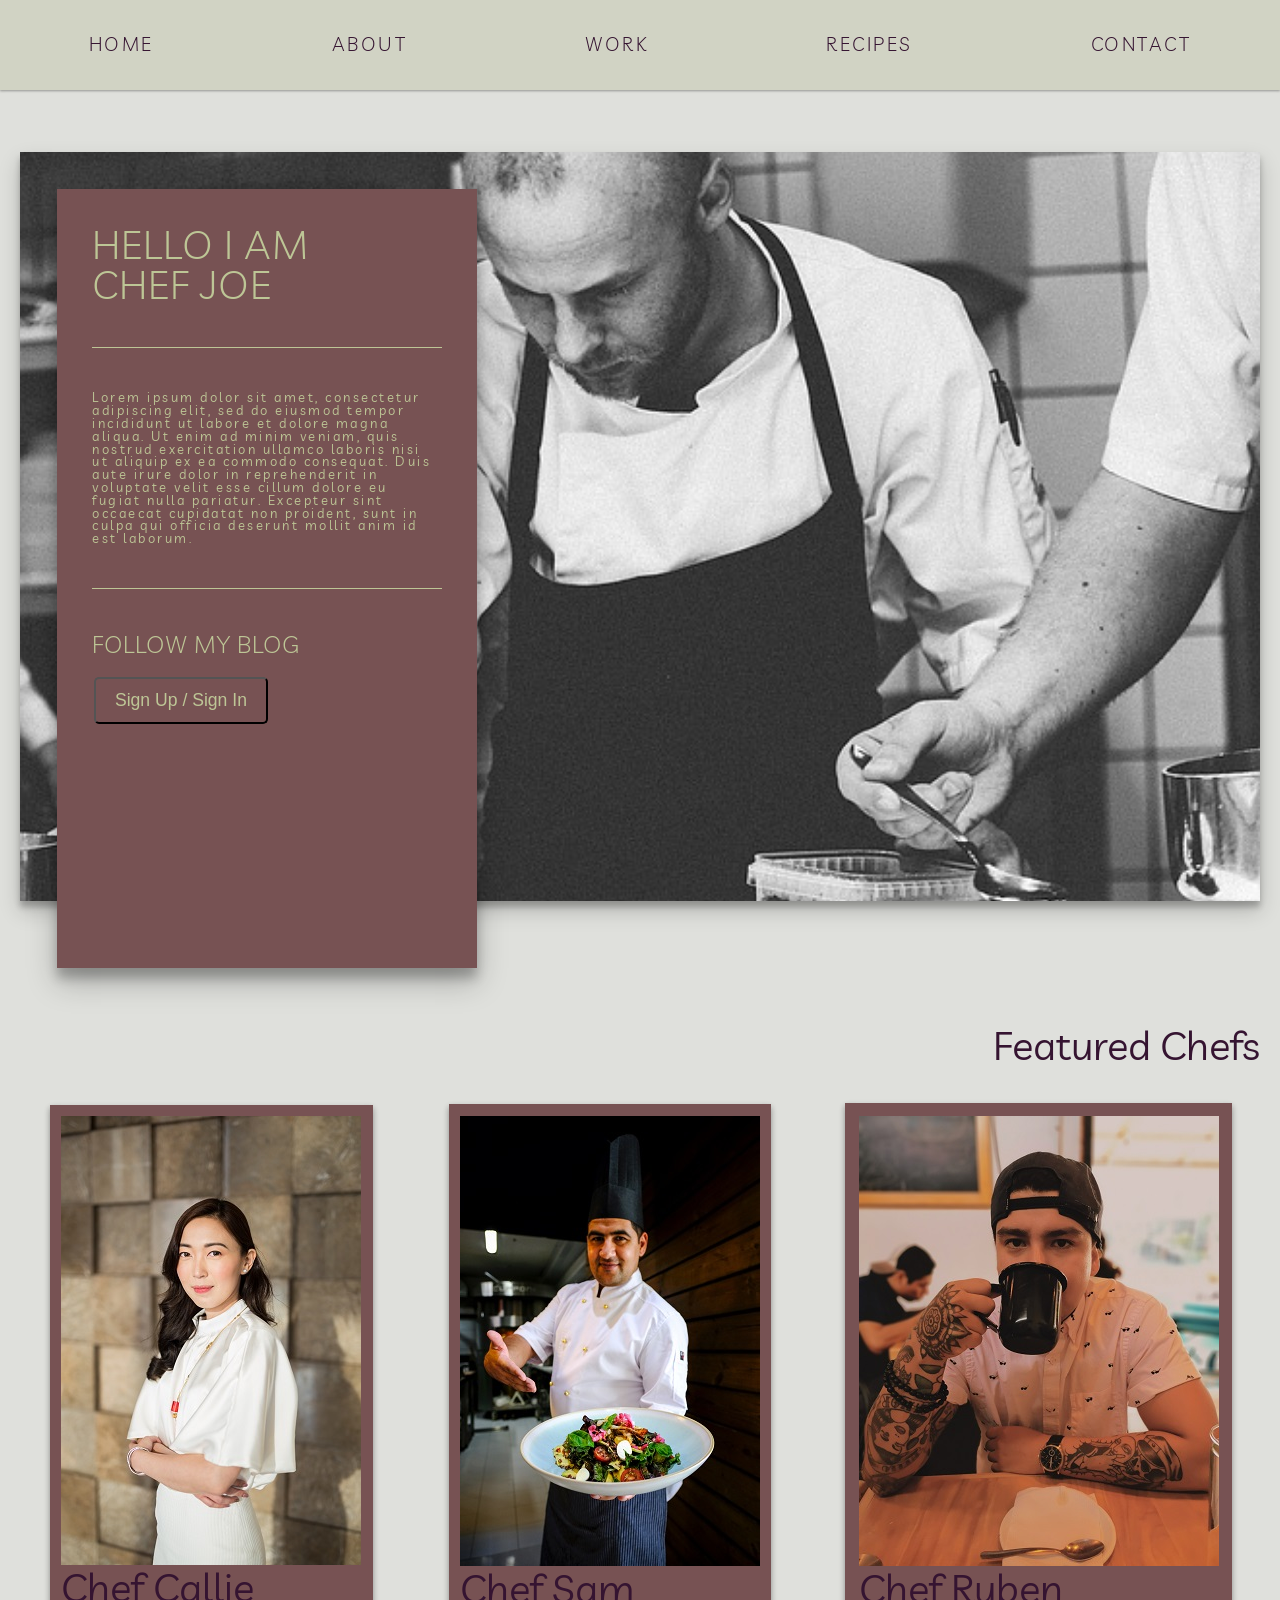
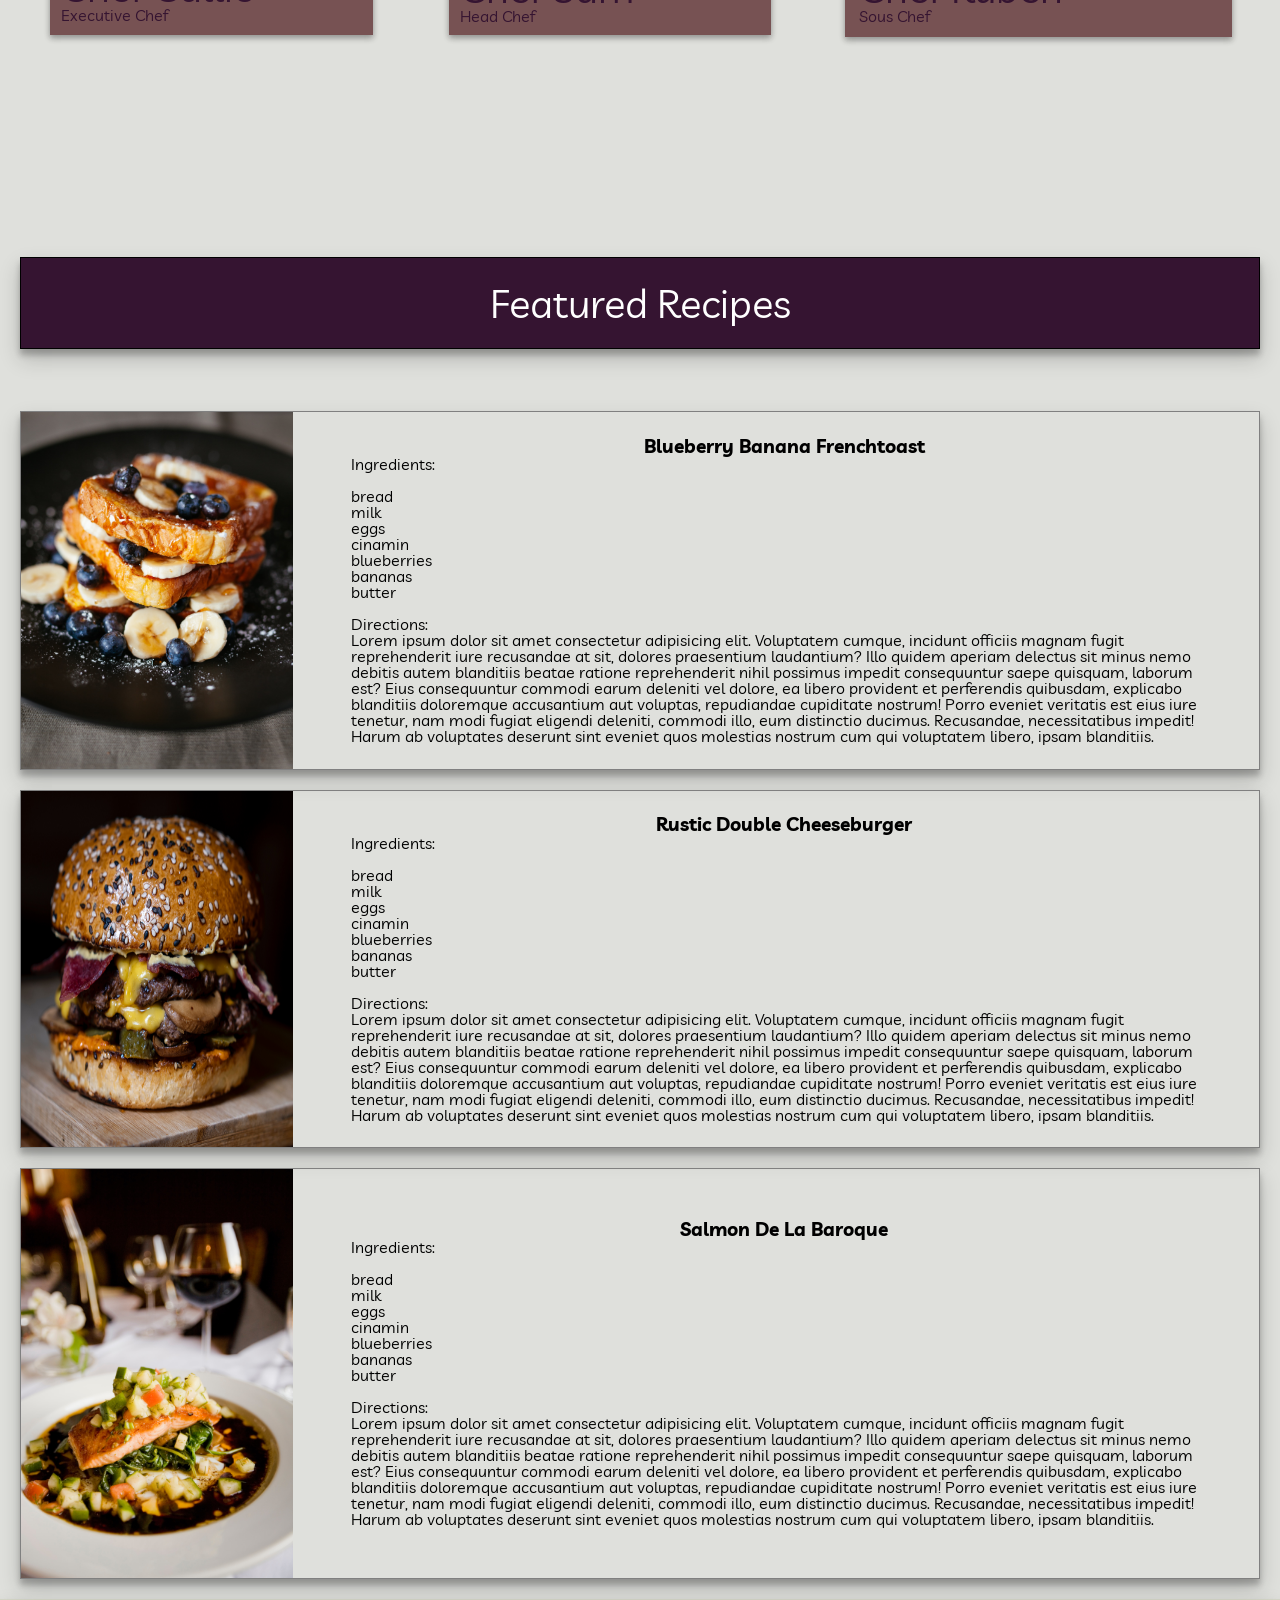
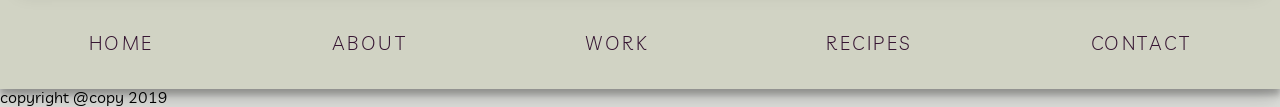
==== Chef-portfolio/index.html @ b80c71a1 "Merge branch 'staging' of https://github.com/build-week-chef-portfolio/marketing-page into staging" ====
<!DOCTYPE html>
<!--[if lt IE 7]>      <html class="no-js lt-ie9 lt-ie8 lt-ie7"> <![endif]-->
<!--[if IE 7]>         <html class="no-js lt-ie9 lt-ie8"> <![endif]-->
<!--[if IE 8]>         <html class="no-js lt-ie9"> <![endif]-->
<!--[if gt IE 8]><!--> <html class="no-js"> <!--<![endif]-->
    <head>
        <meta charset="utf-8">
        <meta http-equiv="X-UA-Compatible" content="IE=edge">
        <title>Chef Joe</title>
        <meta name="description" content="">
        <meta name="viewport" content="width=device-width, initial-scale=1">
        <link rel="stylesheet" href="css/main.css">
        <link href="https://fonts.googleapis.com/css?family=Livvic:300,300i,400&display=swap" rel="stylesheet">
    </head>
    <body>
        <!--[if lt IE 7]>
            <p class="browsehappy">You are using an <strong>outdated</strong> browser. Please <a href="#">upgrade your browser</a> to improve your experience.</p>
        <![endif]-->
        <nav>
            <ul>
                <li><a href="">Home</a></li>
                <li><a href="">About</a></li>
                <li><a href="">Work</a></li>
                <li><a href="">Recipes</a></li>
                <li><a href="">Contact</a></li>
            </ul>
        </nav>
        <div class="wrapper">
            <section class="introSect">
                <div class="tittleContainer">
                    <h1 class="introTittle">
                        Hello I Am
                    </h1> 

                    <h1>
                            chef joe
                        </h1>

                    <div class="line"></div>
                    <p>
                        Lorem ipsum dolor sit amet, consectetur adipiscing elit, sed do eiusmod tempor incididunt ut labore et dolore magna aliqua. Ut enim ad minim veniam, quis nostrud exercitation ullamco laboris nisi ut aliquip ex ea commodo consequat. Duis aute irure dolor in reprehenderit in voluptate velit esse cillum dolore eu fugiat nulla pariatur. Excepteur sint occaecat cupidatat non proident, sunt in culpa qui officia deserunt mollit anim id est laborum.
                    </p>
                    <div class="line"></div>
                    
                    <h2>
                        follow my blog
                    </h2>

                    <button >
                       Sign Up / Sign In
                    </button>


                    <div class="mask" role="dialog"></div>
                    <div class="modal" role="alert">
                        <button class="close">X</button>
                        <button class="next">Sign In</button>
                        <div class="signUpWrapper">
                            <h2>create account</h2>
                            <form action="">
                                <fieldset>
                                    <input type="text" placeholder="..." autocomplete="off" required>
                                    <hr>
                                    <label>First Name</label>
                                </fieldset>
                                      
                                <fieldset>
                                    <input type="text" placeholder="..." autocomplete="off" required>
                                    <hr>
                                    <label>Last Name</label>
                                </fieldset>

                                <fieldset>
                                    <input type="text" placeholder="..." autocomplete="off" required>
                                    <hr>
                                    <label>Passowrd</label>
                                </fieldset>

                                <fieldset>
                                    <input type="text" placeholder="..." autocomplete="off" required>
                                    <hr>
                                    <label>User Name</label>
                                </fieldset>
                            </form>
                        </div>
                        <div class="signInWrapper">
                            
                        </div>
                      </div>
                </div>
            </section>

            <section class="expSect">
                <h2>
                    Featured Chefs
                </h2>
                <div class="cardContainer">
                    <div class="card card1">
                        <img class="card_artwork" src="/Chef-portfolio/img/callie1.jpg">
                        <h2>Chef Callie</h2>
                        <p class="card_title">Executive Chef</p>
                        <!-- <p class="card_desc">Chef Accolades Here</p> -->
                    </div>

                    <div class="card card2">
                            <img class="card_artwork" src="/Chef-portfolio/img/sam1.jpg">
                            <h2>Chef Sam</h2>
                            <p class="card_title">Head Chef</p>
                            <!-- <p class="card_desc">Chef Accolades Here</p> -->
                    </div>

                    <div class="card card3">
                            <img class="card_artwork" src="/Chef-portfolio/img/ruben2.jpg">
                            <h2>Chef Ruben</h2>
                            <p class="card_title">Sous Chef</p>
                            <!-- <p class="card_desc">Chef Accolades Here</p> -->
                    </div>
                    
<!--                     
                    <div class="card card2"></div>
                    <div class="card card3"></div>
                    <div class="card card4"></div>
                    <div class="card card5"></div>
                    <div class="card card6"></div> -->
                </div>
            </section>
           <!--- <section>
                <div class="work-banner">
                    <h1>about</h1>
                </div>

                <div class="work-content">
                    work history
                </div>
                <div class="education-content">
                    <h2> education</h2>
                </div>
            </section> -->

            <section class="recipes">
                        <div class="recipe-header">
                            <h1> featured recipes</h1>
                        </div>
                <div class="recipe-content">
                    <img class="recipe-img" src="img/bananatoastpic.jpg" alt="">
                        <div class="recipe-area">
                            <h3>blueberry banana frenchtoast</h3>
                        <h4>ingredients:</h4>
                        <br>
                        <ul>
                            <li>bread</li>
                            <li>milk</li>
                            <li>eggs</li>
                            <li>cinamin</li>
                            <li>blueberries</li>
                            <li>bananas</li>
                            <li>butter</li>
                        </ul>
                        <br>
                            <h4>directions:</h4>
                            <p>Lorem ipsum dolor sit amet consectetur adipisicing elit. Voluptatem cumque,
                                 incidunt officiis magnam fugit reprehenderit iure recusandae at sit, 
                                 dolores praesentium laudantium? Illo quidem aperiam delectus sit minus 
                                 nemo debitis autem blanditiis beatae ratione reprehenderit nihil possimus 
                                 impedit consequuntur saepe quisquam, laborum est? Eius consequuntur commodi
                                  earum deleniti vel dolore, ea libero provident et perferendis quibusdam, 
                                  explicabo blanditiis doloremque accusantium aut voluptas, repudiandae
                                   cupiditate nostrum! Porro eveniet veritatis est eius iure tenetur, nam modi
                                    fugiat eligendi deleniti, commodi illo, eum distinctio ducimus. Recusandae,
                                     necessitatibus impedit! Harum ab voluptates deserunt sint eveniet quos
                                      molestias nostrum cum qui voluptatem libero, ipsam blanditiis.</p>
                        </div>
                </div>
                <div class="recipe-content">
                        <img class="recipe-img" src="img/burgerpic.jpg" alt="">
                            <div class="recipe-area">
                                <h3>rustic double cheeseburger</h3>
                            <h4>ingredients:</h4>
                            <br>
                            <ul>
                                <li>bread</li>
                                <li>milk</li>
                                <li>eggs</li>
                                <li>cinamin</li>
                                <li>blueberries</li>
                                <li>bananas</li>
                                <li>butter</li>
                            </ul>
                            <br>
                                <h4>directions:</h4>
                                <p>Lorem ipsum dolor sit amet consectetur adipisicing elit. Voluptatem cumque,
                                     incidunt officiis magnam fugit reprehenderit iure recusandae at sit, 
                                     dolores praesentium laudantium? Illo quidem aperiam delectus sit minus 
                                     nemo debitis autem blanditiis beatae ratione reprehenderit nihil possimus 
                                     impedit consequuntur saepe quisquam, laborum est? Eius consequuntur commodi
                                      earum deleniti vel dolore, ea libero provident et perferendis quibusdam, 
                                      explicabo blanditiis doloremque accusantium aut voluptas, repudiandae
                                       cupiditate nostrum! Porro eveniet veritatis est eius iure tenetur, nam modi
                                        fugiat eligendi deleniti, commodi illo, eum distinctio ducimus. Recusandae,
                                         necessitatibus impedit! Harum ab voluptates deserunt sint eveniet quos
                                          molestias nostrum cum qui voluptatem libero, ipsam blanditiis.</p>
                            </div>
                    </div> 
                    <div class="recipe-content">
                            <img class="recipe-img" src="img/salmonpic.jpg" alt="">
                                <div class="recipe-area">
                                    <h3>salmon de la baroque</h3>
                                <h4>ingredients:</h4>
                                <br>
                                <ul>
                                    <li>bread</li>
                                    <li>milk</li>
                                    <li>eggs</li>
                                    <li>cinamin</li>
                                    <li>blueberries</li>
                                    <li>bananas</li>
                                    <li>butter</li>
                                </ul>
                                <br>
                                    <h4>directions:</h4>
                                    <p>Lorem ipsum dolor sit amet consectetur adipisicing elit. Voluptatem cumque,
                                         incidunt officiis magnam fugit reprehenderit iure recusandae at sit, 
                                         dolores praesentium laudantium? Illo quidem aperiam delectus sit minus 
                                         nemo debitis autem blanditiis beatae ratione reprehenderit nihil possimus 
                                         impedit consequuntur saepe quisquam, laborum est? Eius consequuntur commodi
                                          earum deleniti vel dolore, ea libero provident et perferendis quibusdam, 
                                          explicabo blanditiis doloremque accusantium aut voluptas, repudiandae
                                           cupiditate nostrum! Porro eveniet veritatis est eius iure tenetur, nam modi
                                            fugiat eligendi deleniti, commodi illo, eum distinctio ducimus. Recusandae,
                                             necessitatibus impedit! Harum ab voluptates deserunt sint eveniet quos
                                              molestias nostrum cum qui voluptatem libero, ipsam blanditiis.</p>
                                </div>
                        </div> 
        

            </section>
           
        </div>
        <footer class="footer">
            <nav class=" footer- nav">
                <ul>
                    <li><a href="">Home</a></li>
                    <li><a href="">About</a></li>
                    <li><a href="">Work</a></li>
                    <li><a href="">Recipes</a></li>
                    <li><a href="">Contact</a></li>
                </ul>
            </nav>
            <p>copyright @copy 2019</p>
        </footer> 
        
        <script src="/core.js" async defer></script>
    </body>
</html>
---- Chef-portfolio/css/main.css ----
/* http://meyerweb.com/eric/tools/css/reset/
   v2.0-modified | 20110126
   License: none (public domain)
*/
html, body, div, span, applet, object, iframe,
h1, h2, h3, h4, h5, h6, p, blockquote, pre,
a, abbr, acronym, address, big, cite, code,
del, dfn, em, img, ins, kbd, q, s, samp,
small, strike, strong, sub, sup, tt, var,
b, u, i, center,
dl, dt, dd, ol, ul, li,
fieldset, form, label, legend,
table, caption, tbody, tfoot, thead, tr, th, td,
article, aside, canvas, details, embed,
figure, figcaption, footer, header, hgroup,
menu, nav, output, ruby, section, summary,
time, mark, audio, video {
  margin: 0;
  padding: 0;
  border: 0;
  font-size: 100%;
  font: inherit;
  vertical-align: baseline;
  font-family: 'Livvic', sans-serif;
}

/* make sure to set some focus styles for accessibility */
:focus {
  outline: 0;
}

/* HTML5 display-role reset for older browsers */
article, aside, details, figcaption, figure,
footer, header, hgroup, menu, nav, section {
  display: block;
}

body {
  line-height: 1;
}

ol, ul, li {
  list-style: none;
  text-decoration: none;
}

body {
  background-color: #DFE0DC;
  background-size: 100%;
  background-attachment: fixed;
  height: 100%;
}

body nav {
  width: 100%;
  height: 10vh;
  display: -webkit-box;
  display: -ms-flexbox;
  display: flex;
  -webkit-box-orient: horizontal;
  -webkit-box-direction: normal;
      -ms-flex-direction: row;
          flex-direction: row;
  background-color: #D1D3C4;
  -webkit-box-shadow: 0 1px 3px rgba(0, 0, 0, 0.12), 0 1px 2px rgba(0, 0, 0, 0.24);
          box-shadow: 0 1px 3px rgba(0, 0, 0, 0.12), 0 1px 2px rgba(0, 0, 0, 0.24);
}

body nav ul {
  display: -webkit-box;
  display: -ms-flexbox;
  display: flex;
  -ms-flex-pack: distribute;
      justify-content: space-around;
  -webkit-box-align: center;
      -ms-flex-align: center;
          align-items: center;
  -webkit-box-orient: horizontal;
  -webkit-box-direction: normal;
      -ms-flex-direction: row;
          flex-direction: row;
  width: 100%;
}

body nav ul li a {
  color: #351431;
  text-decoration: none;
  font-size: 1.2em;
  font-weight: 300;
  letter-spacing: 2.5px;
  text-transform: uppercase;
}

body .wrapper {
  height: auto;
  display: -webkit-box;
  display: -ms-flexbox;
  display: flex;
  -webkit-box-orient: vertical;
  -webkit-box-direction: normal;
      -ms-flex-direction: column;
          flex-direction: column;
  -webkit-box-pack: start;
      -ms-flex-pack: start;
          justify-content: flex-start;
  -webkit-box-align: center;
      -ms-flex-align: center;
          align-items: center;
  margin-right: auto;
  margin-left: auto;
  max-width: 1500px;
  padding-right: 20px;
  padding-left: 20px;
  -webkit-animation: fadein 2s;
          animation: fadein 2s;
}

body .wrapper .line {
  width: 100%;
  height: 1.3px;
  margin-top: 12.3%;
  margin-bottom: 12.3%;
  background-color: #BDC696;
}

body .wrapper .introSect {
  height: 75vh;
  padding: 3%;
  margin-top: 5%;
  color: #BDC696;
  background-image: url(../img/chef-1245676_640.jpg);
  -webkit-box-shadow: 0 10px 20px rgba(0, 0, 0, 0.19), 0 6px 6px rgba(0, 0, 0, 0.23);
          box-shadow: 0 10px 20px rgba(0, 0, 0, 0.19), 0 6px 6px rgba(0, 0, 0, 0.23);
  background-repeat: no-repeat;
  background-size: cover;
  background-position: top;
}

body .wrapper .introSect h1 {
  font-size: 2.5em;
  text-transform: uppercase;
  font-weight: 300;
  letter-spacing: 1px;
  display: block;
}

body .wrapper .introSect h2 {
  font-size: 1.5em;
  text-transform: uppercase;
  font-weight: 300;
  letter-spacing: 1px;
  display: block;
  margin-bottom: 5%;
}

body .wrapper .introSect p {
  font-size: 1vmax;
  letter-spacing: 2.5px;
}

body .wrapper .introSect button {
  display: inline-block;
  text-decoration: none;
  margin: 0.2rem 0.1rem;
  padding: 0.7rem 1.2rem;
  background-color: #775253;
  -webkit-transition: all ease .3s;
  transition: all ease .3s;
  font-size: 1.1rem;
  border-radius: 5px;
  color: #BDC696;
}

body .wrapper .introSect button:hover {
  background-color: #BDC696;
  color: #351431;
  -webkit-box-shadow: 0 14px 28px rgba(0, 0, 0, 0.25), 0 10px 10px rgba(0, 0, 0, 0.22);
          box-shadow: 0 14px 28px rgba(0, 0, 0, 0.25), 0 10px 10px rgba(0, 0, 0, 0.22);
}

body .wrapper .introSect .mask {
  position: fixed;
  top: 0;
  left: 0;
  width: 100%;
  height: 100%;
  background: rgba(52, 73, 94, 0.8);
  z-index: 50;
  visibility: hidden;
  opacity: 0;
  -webkit-transition: 0.5s;
  transition: 0.5s;
}

body .wrapper .introSect .modal {
  position: fixed;
  top: 50%;
  left: 50%;
  width: 600px;
  height: 500px;
  margin-left: -200px;
  margin-top: -150px;
  background: #bdc3c7;
  z-index: 100;
  visibility: hidden;
  opacity: 0;
  -webkit-transition: 0.5s ease-out;
  transition: 0.5s ease-out;
  -webkit-transform: translateY(45px);
          transform: translateY(45px);
  -webkit-box-shadow: 0 1px 3px rgba(0, 0, 0, 0.12), 0 1px 2px rgba(0, 0, 0, 0.24);
          box-shadow: 0 1px 3px rgba(0, 0, 0, 0.12), 0 1px 2px rgba(0, 0, 0, 0.24);
}

body .wrapper .introSect .modal .next {
  position: absolute;
  right: 0%;
}

body .wrapper .introSect .modal h2 {
  font-size: 2em;
  letter-spacing: 1.3px;
  font: 300;
  text-transform: uppercase;
}

body .wrapper .introSect .modal form {
  width: 80%;
  display: -webkit-box;
  display: -ms-flexbox;
  display: flex;
  -webkit-box-orient: vertical;
  -webkit-box-direction: normal;
      -ms-flex-direction: column;
          flex-direction: column;
  margin: 20px;
  padding: 20px;
  color: #351431;
}

body .wrapper .introSect .modal form fieldset {
  padding: 0;
  margin: 5%;
  border: none;
  overflow: visible;
}

body .wrapper .introSect .modal form input {
  -webkit-box-sizing: border-box;
          box-sizing: border-box;
  width: 100%;
  padding: 12px 10px 8px;
  border: none;
  border-radius: 0;
  -webkit-box-shadow: none;
          box-shadow: none;
  border-bottom: 1px solid #DDD;
  font-size: 120%;
  outline: none;
  cursor: text;
  -webkit-box-shadow: 0 1px 3px rgba(0, 0, 0, 0.12), 0 1px 2px rgba(0, 0, 0, 0.24);
          box-shadow: 0 1px 3px rgba(0, 0, 0, 0.12), 0 1px 2px rgba(0, 0, 0, 0.24);
}

body .wrapper .introSect .modal form input::-webkit-input-placeholder {
  -webkit-transition: color 300ms ease;
  transition: color 300ms ease;
}

body .wrapper .introSect .modal form input:not(:focus)::-webkit-input-placeholder {
  color: transparent;
}

body .wrapper .introSect .modal form hr {
  content: '';
  display: block;
  margin: 0;
  padding: 0;
  width: 100%;
  height: 2px;
  border: none;
  background: #351431;
  font-size: 1px;
  will-change: transform, visibility;
  -webkit-transition: all 200ms ease-out;
  transition: all 200ms ease-out;
  -webkit-transform: scaleX(0);
          transform: scaleX(0);
  visibility: hidden;
  z-index: 10;
}

body .wrapper .introSect .modal form input:focus ~ hr {
  -webkit-transform: scaleX(1);
          transform: scaleX(1);
  visibility: visible;
}

body .wrapper .introSect .modal form label {
  position: absolute;
  top: 25%;
  font-size: 120%;
  color: #351431;
  -webkit-transform-origin: 10% 10%;
          transform-origin: 10% 10%;
  -webkit-transition: -webkit-transform 450ms ease;
  transition: -webkit-transform 450ms ease;
  transition: transform 450ms ease;
  transition: transform 450ms ease, -webkit-transform 450ms ease;
  pointer-events: none;
  visibility: hidden;
}

body .wrapper .introSect .modal form input:focus ~ label,
body .wrapper .introSect .modal form input:valid ~ label {
  -webkit-transform: scale(1.3);
          transform: scale(1.3);
  visibility: visible;
  font: 300;
}

body .wrapper .introSect .modal .signUpWrapper {
  color: #351431;
  display: -webkit-box;
  display: -ms-flexbox;
  display: flex;
  -webkit-box-orient: vertical;
  -webkit-box-direction: normal;
      -ms-flex-direction: column;
          flex-direction: column;
  -webkit-box-pack: start;
      -ms-flex-pack: start;
          justify-content: flex-start;
  -webkit-box-align: center;
      -ms-flex-align: center;
          align-items: center;
  margin-right: auto;
  margin-left: auto;
  height: 450px;
  width: 525px;
}

body .wrapper .introSect .modal .signInWrapper {
  display: -webkit-box;
  display: -ms-flexbox;
  display: flex;
  -webkit-box-pack: center;
      -ms-flex-pack: center;
          justify-content: center;
  -webkit-box-align: center;
      -ms-flex-align: center;
          align-items: center;
  margin-right: auto;
  margin-left: auto;
  height: 450px;
  width: 525px;
  visibility: hidden;
}

body .wrapper .introSect .active {
  visibility: visible;
  opacity: 1;
}

body .wrapper .introSect .active + .modal {
  visibility: visible;
  opacity: 1;
  -webkit-transform: translateY(0);
          transform: translateY(0);
}

body .wrapper .introSect .tittleContainer {
  padding: 3%;
  width: 30%;
  height: 105%;
  background-color: #775253;
  -webkit-box-shadow: 0 14px 28px rgba(0, 0, 0, 0.25), 0 10px 10px rgba(0, 0, 0, 0.22);
          box-shadow: 0 14px 28px rgba(0, 0, 0, 0.25), 0 10px 10px rgba(0, 0, 0, 0.22);
}

body .wrapper .expSect {
  display: -webkit-box;
  display: -ms-flexbox;
  display: flex;
  -webkit-box-orient: vertical;
  -webkit-box-direction: normal;
      -ms-flex-direction: column;
          flex-direction: column;
  -webkit-box-pack: start;
      -ms-flex-pack: start;
          justify-content: flex-start;
  -webkit-box-align: end;
      -ms-flex-align: end;
          align-items: flex-end;
  margin-top: 10%;
  height: 65vw;
  width: 100%;
  color: #351431;
}

body .wrapper .expSect h2 {
  font-size: 2.5em;
}

body .wrapper .expSect .cardContainer {
  display: -ms-grid;
  display: grid;
  width: 100%;
  height: 100%;
  margin-top: 3%;
  grid-gap: 1em;
  -ms-grid-rows: 1fr 1fr 1fr;
      grid-template-rows: 1fr 1fr 1fr;
      grid-template-areas: "card1 card2 card3";
}

body .wrapper .expSect .cardContainer .card {
  background-color: #775253;
  -webkit-box-shadow: 0 3px 6px rgba(0, 0, 0, 0.16), 0 3px 6px rgba(0, 0, 0, 0.23);
          box-shadow: 0 3px 6px rgba(0, 0, 0, 0.16), 0 3px 6px rgba(0, 0, 0, 0.23);
  margin: auto;
  padding: 3%;
}

body .wrapper .expSect .cardContainer img {
  max-width: 100%;
}

body .wrapper .expSect .cardContainer .card1 {
  -ms-grid-row: 1;
  -ms-grid-column: 1;
  grid-area: card1;
}

body .wrapper .expSect .cardContainer .card2 {
  -ms-grid-row: 1;
  -ms-grid-column: 2;
  grid-area: card2;
}

body .wrapper .expSect .cardContainer .card3 {
  -ms-grid-row: 1;
  -ms-grid-column: 3;
  grid-area: card3;
}

body .recipes {
  display: -webkit-box;
  display: -ms-flexbox;
  display: flex;
  -webkit-box-orient: horizontal;
  -webkit-box-direction: normal;
      -ms-flex-direction: row;
          flex-direction: row;
  -ms-flex-wrap: wrap;
      flex-wrap: wrap;
  -webkit-box-pack: justify;
      -ms-flex-pack: justify;
          justify-content: space-between;
  max-width: 100%;
  height: auto;
  margin: auto;
}

body .recipes h1 {
  text-align: center;
  font-size: 2.5rem;
}

body .recipes h2 {
  text-align: center;
  font-size: 1.5rem;
}

body .recipes h3 {
  text-align: center;
  font-size: 1.2rem;
  text-transform: capitalize;
  font-weight: bold;
}

body .recipes h4 {
  font-size: 1rem;
  text-transform: capitalize;
}

body .recipes .recipe-content {
  max-width: 100%;
  height: 15%;
  display: -webkit-box;
  display: -ms-flexbox;
  display: flex;
  -webkit-box-orient: horizontal;
  -webkit-box-direction: normal;
      -ms-flex-direction: row;
          flex-direction: row;
  border: solid gray 1px;
  -webkit-box-shadow: 0 10px 20px rgba(0, 0, 0, 0.19), 0 6px 6px rgba(0, 0, 0, 0.23);
          box-shadow: 0 10px 20px rgba(0, 0, 0, 0.19), 0 6px 6px rgba(0, 0, 0, 0.23);
  margin: auto;
  margin-bottom: 20px;
}

body .recipes .recipe-header {
  width: 100%;
  height: 30%;
  background-color: #351431;
  text-align: center;
  text-transform: capitalize;
  color: white;
  border: 1px  solid black;
  -webkit-box-shadow: 0 10px 20px rgba(0, 0, 0, 0.19), 0 6px 6px rgba(0, 0, 0, 0.23);
          box-shadow: 0 10px 20px rgba(0, 0, 0, 0.19), 0 6px 6px rgba(0, 0, 0, 0.23);
  margin: auto;
  margin-bottom: 5%;
  padding: 2%;
}

body .recipes .recipe-img {
  max-width: 22%;
  max-height: 7%;
  margin-right: auto;
}

body .recipes .recipe-area {
  max-width: 70%;
  padding: 2%;
  margin: auto;
}

@-webkit-keyframes fadein {
  from {
    opacity: .1;
  }
  to {
    opacity: 1;
  }
}

@keyframes fadein {
  from {
    opacity: .1;
  }
  to {
    opacity: 1;
  }
}

body footer nav {
  width: 100%;
  height: 10vh;
  display: -webkit-box;
  display: -ms-flexbox;
  display: flex;
  -webkit-box-orient: horizontal;
  -webkit-box-direction: normal;
      -ms-flex-direction: row;
          flex-direction: row;
  -webkit-box-shadow: 0 10px 20px rgba(0, 0, 0, 0.19), 0 6px 6px rgba(0, 0, 0, 0.23);
          box-shadow: 0 10px 20px rgba(0, 0, 0, 0.19), 0 6px 6px rgba(0, 0, 0, 0.23);
}

body footer nav ul {
  display: -webkit-box;
  display: -ms-flexbox;
  display: flex;
  -ms-flex-pack: distribute;
      justify-content: space-around;
  -webkit-box-align: center;
      -ms-flex-align: center;
          align-items: center;
  -webkit-box-orient: horizontal;
  -webkit-box-direction: normal;
      -ms-flex-direction: row;
          flex-direction: row;
  width: 100%;
}

body footer nav ul li a {
  color: #351431;
  text-decoration: none;
  font-size: 1.2em;
  font-weight: 300;
  letter-spacing: 2.5px;
  text-transform: uppercase;
}
/*# sourceMappingURL=main.css.map */
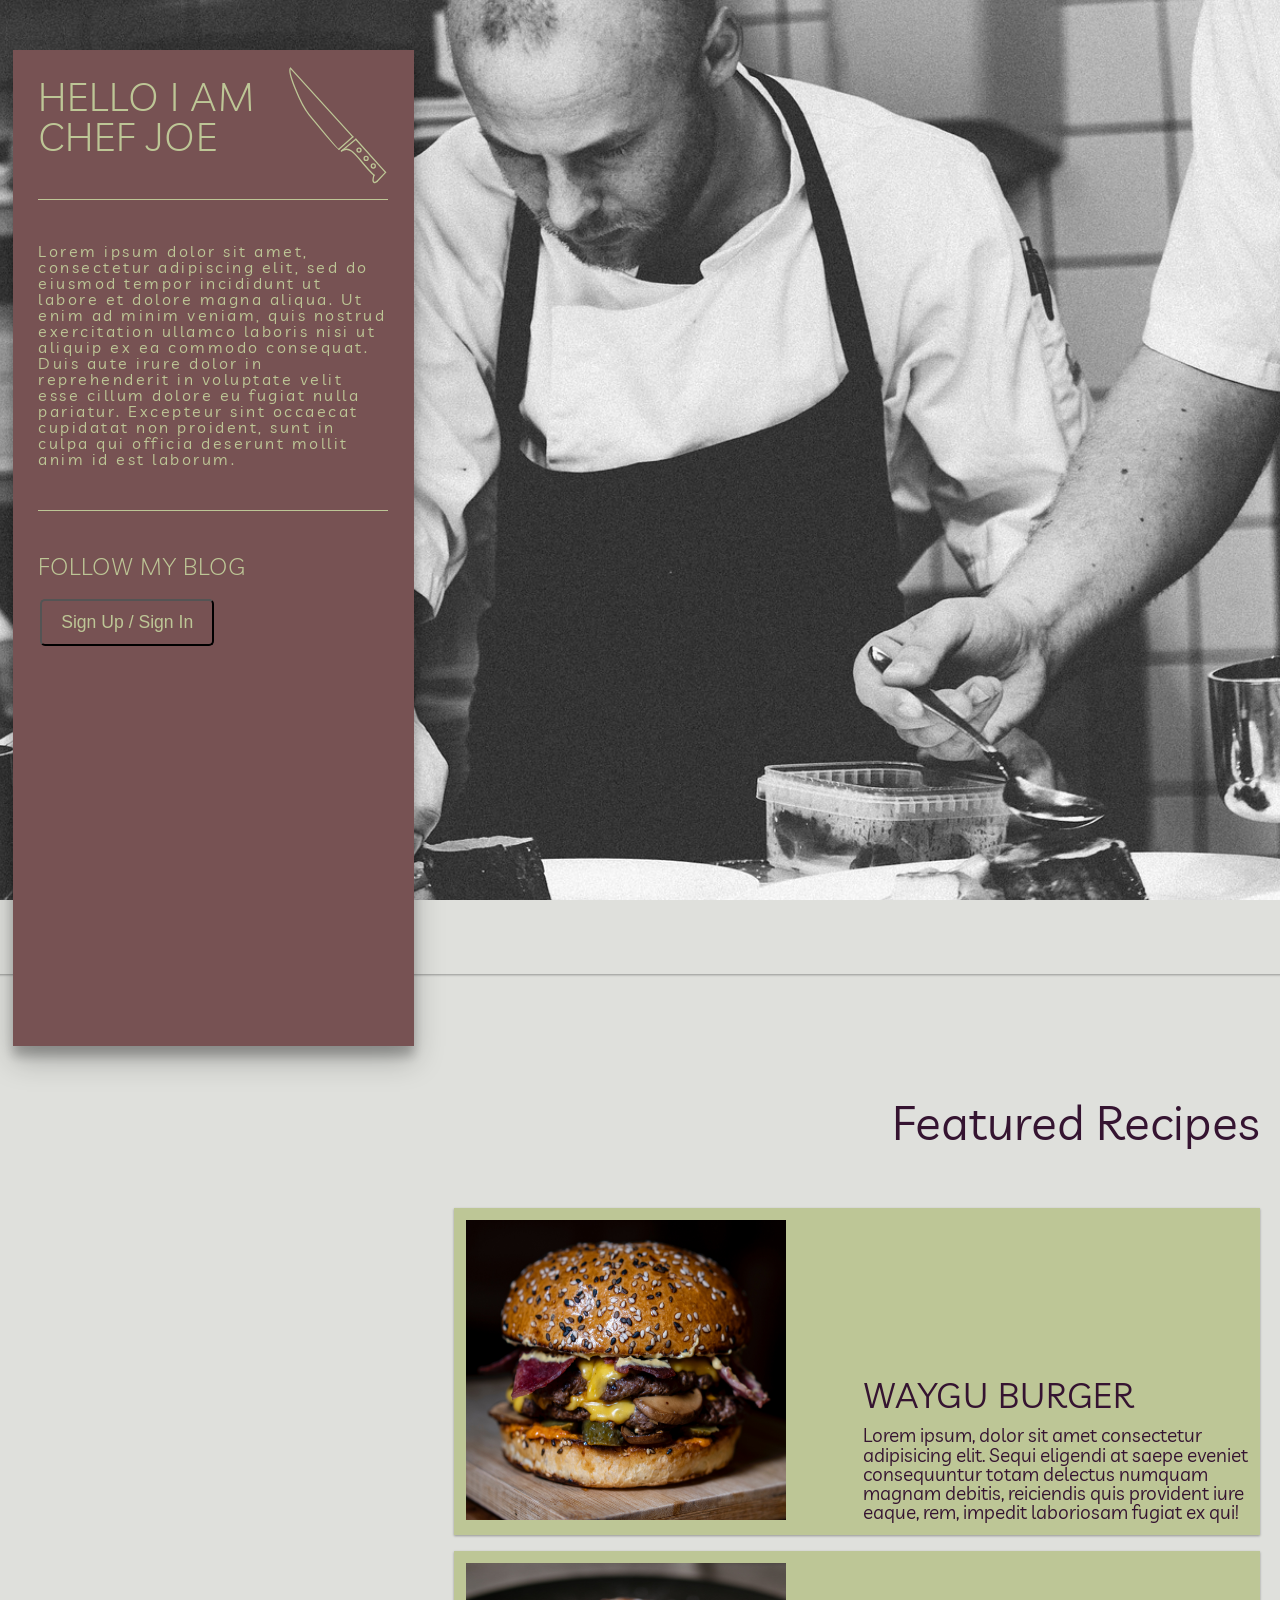
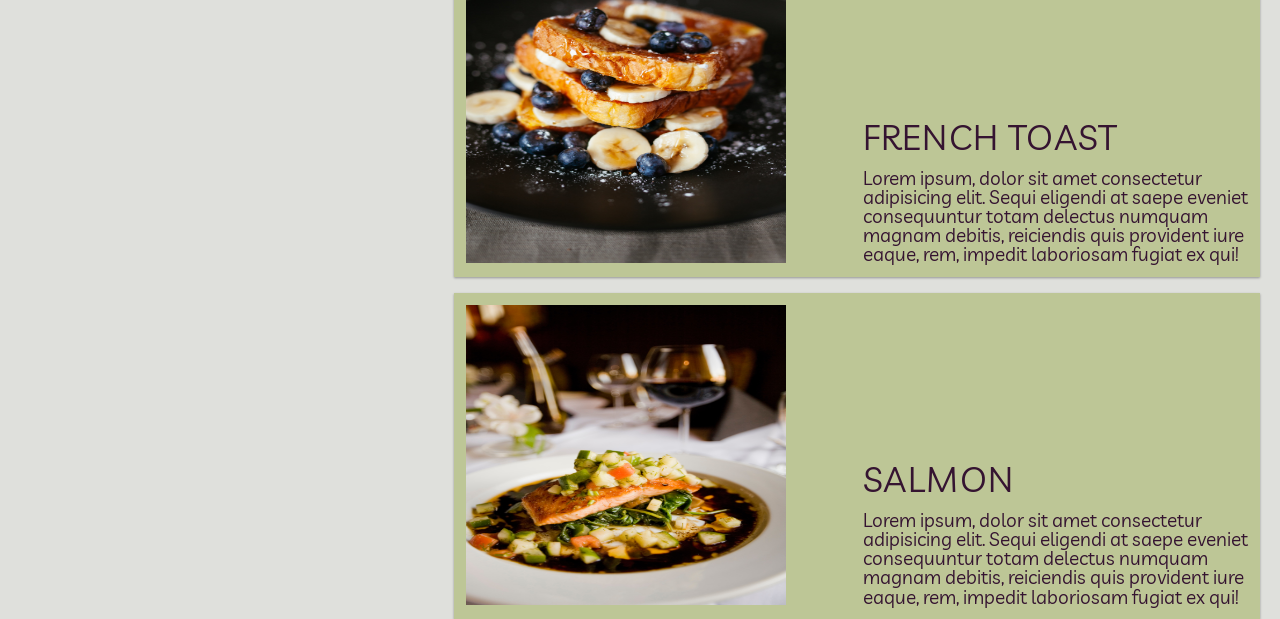
==== commit 2814c718: "landing Page" ====
--- a/Chef-portfolio/index.html
+++ b/Chef-portfolio/index.html
@@ -9,6 +9,7 @@
         <title>Chef Joe</title>
         <meta name="description" content="">
         <meta name="viewport" content="width=device-width, initial-scale=1">
+        <link rel='icon' href='../img/knife.jpg' type='image/x-icon'/ >
         <link rel="stylesheet" href="css/main.css">
         <link href="https://fonts.googleapis.com/css?family=Livvic:300,300i,400&display=swap" rel="stylesheet">
     </head>
@@ -16,21 +17,51 @@
         <!--[if lt IE 7]>
             <p class="browsehappy">You are using an <strong>outdated</strong> browser. Please <a href="#">upgrade your browser</a> to improve your experience.</p>
         <![endif]-->
-        <nav>
-            <ul>
-                <li><a href="">Home</a></li>
-                <li><a href="">About</a></li>
-                <li><a href="">Work</a></li>
-                <li><a href="">Recipes</a></li>
-                <li><a href="">Contact</a></li>
-            </ul>
-        </nav>
+  
         <div class="wrapper">
             <section class="introSect">
+
                 <div class="tittleContainer">
                     <h1 class="introTittle">
                         Hello I Am
                     </h1> 
+
+                    <svg width="150px" height="150px" viewBox="0 0 400 400" version="1.1" xmlns="http://www.w3.org/2000/svg" xmlns:xlink="http://www.w3.org/1999/xlink" xml:space="preserve" xmlns:serif="http://www.serif.com/" style="fill-rule:evenodd;clip-rule:evenodd;stroke-linecap:round;stroke-linejoin:round;stroke-miterlimit:1.5;">
+                        <style>
+                                g {
+                                    stroke-dasharray: 1000;
+                                    stroke-dashoffset: 1000;
+                                    animation: dash 5s  forwards;
+                                  }
+                                  
+                                  @keyframes dash {
+                                    to {
+                                      stroke-dashoffset: 100;
+                                    }
+                                  }
+                                </style>
+                                <g>
+                                        <g>
+                                            <path d="M70.484,48.809L71.701,49.595L237.14,231.569" style="fill:rgb(128,128,128);fill-opacity:0;stroke:rgb(189,198,150);stroke-width:3.5px;"/>
+                                            <path d="M237.14,231.569L199.64,264.71" style="fill:none;stroke:rgb(189,198,150);stroke-width:3.5px;"/>
+                                            <path d="M199.64,264.71C196.429,266.611 145.866,203.527 120.423,172.791C96.358,143.719 62.657,58.501 70.409,48.844" style="fill:rgb(128,128,128);fill-opacity:0;stroke:rgb(189,198,150);stroke-width:3.5px;"/>
+                                            <path d="M206.518,269.116C219.287,258.735 244.824,237.972 244.824,237.972" style="fill:rgb(128,128,128);fill-opacity:0;stroke:rgb(189,198,150);stroke-width:3.5px;"/>
+                                            <path d="M324.179,326.259L244.824,237.972" style="fill:none;stroke:rgb(189,198,150);stroke-width:3.5px;"/>
+                                            <path d="M301.068,350.695L324.179,326.259" style="fill:none;stroke:rgb(189,198,150);stroke-width:3.5px;"/>
+                                            <path d="M293.337,333.644C287.033,353.237 293.609,356.626 301.068,350.695" style="fill:rgb(128,128,128);fill-opacity:0;stroke:rgb(189,198,150);stroke-width:3.5px;"/>
+                                            <path d="M206.485,269.186C235.616,249.663 252.779,297.116 293.358,333.971" style="fill:rgb(128,128,128);fill-opacity:0;stroke:rgb(189,198,150);stroke-width:3.5px;"/>
+                                        </g>
+                                        <g transform="matrix(1,0,0,1,5.61299,3.73601)">
+                                            <ellipse cx="247.757" cy="263.175" rx="5.335" ry="5.445" style="fill:rgb(128,128,128);fill-opacity:0;stroke:rgb(189,198,150);stroke-width:3.5px;"/>
+                                        </g>
+                                        <g transform="matrix(1,0,0,1,24.5684,25.8959)">
+                                            <ellipse cx="247.757" cy="263.175" rx="5.335" ry="5.445" style="fill:rgb(128,128,128);fill-opacity:0;stroke:rgb(189,198,150);stroke-width:3.5px;"/>
+                                        </g>
+                                        <g transform="matrix(1,0,0,1,43.7061,46.1448)">
+                                            <ellipse cx="247.757" cy="263.175" rx="5.335" ry="5.445" style="fill:rgb(128,128,128);fill-opacity:0;stroke:rgb(189,198,150);stroke-width:3.5px;"/>
+                                        </g>
+                                    </g>
+                    </svg>
 
                     <h1>
                             chef joe
@@ -73,7 +104,7 @@
                                 <fieldset>
                                     <input type="text" placeholder="..." autocomplete="off" required>
                                     <hr>
-                                    <label>Passowrd</label>
+                                    <label>Password</label>
                                 </fieldset>
 
                                 <fieldset>
@@ -92,37 +123,53 @@
 
             <section class="expSect">
                 <h2>
-                    Featured Chefs
+                    Featured Recipes 
                 </h2>
-                <div class="cardContainer">
-                    <div class="card card1">
-                        <img class="card_artwork" src="/Chef-portfolio/img/callie1.jpg">
-                        <h2>Chef Callie</h2>
-                        <p class="card_title">Executive Chef</p>
-                        <!-- <p class="card_desc">Chef Accolades Here</p> -->
-                    </div>
 
-                    <div class="card card2">
-                            <img class="card_artwork" src="/Chef-portfolio/img/sam1.jpg">
-                            <h2>Chef Sam</h2>
-                            <p class="card_title">Head Chef</p>
-                            <!-- <p class="card_desc">Chef Accolades Here</p> -->
-                    </div>
-
-                    <div class="card card3">
-                            <img class="card_artwork" src="/Chef-portfolio/img/ruben2.jpg">
-                            <h2>Chef Ruben</h2>
-                            <p class="card_title">Sous Chef</p>
-                            <!-- <p class="card_desc">Chef Accolades Here</p> -->
-                    </div>
+                <div class="recipeWrapper">
+                        <div class="recipeCard recipe1">
+                            <div class="imgContainer">
+                                <img src="./img/burgerpic.jpg" alt="">
+                            </div>
+                            <div class="textWrapper">
+                                <h3>
+                                    Waygu Burger
+                                </h3>
+                                <p>
+                                    Lorem ipsum, dolor sit amet consectetur adipisicing elit. Sequi eligendi at saepe eveniet consequuntur totam delectus numquam magnam debitis, reiciendis quis provident iure eaque, rem, impedit laboriosam fugiat ex qui!
+                                </p>
+                            </div>
+                        </div>
+                        <div class="recipeCard recipe2">
+                            <div class="imgContainer">
+                                <img src="./img/bananatoastpic.jpg" alt="">
+                            </div>
+                            <div class="textWrapper">
+                                    <h3>
+                                        French Toast 
+                                    </h3>
+                                    <p>
+                                        Lorem ipsum, dolor sit amet consectetur adipisicing elit. Sequi eligendi at saepe eveniet consequuntur totam delectus numquam magnam debitis, reiciendis quis provident iure eaque, rem, impedit laboriosam fugiat ex qui!
+                                    </p>
+                            </div>
+                        </div>
+                        <div class="recipeCard recipe3">
+                                <div class="imgContainer">
+                                        <img src="./img/salmonpic.jpg" alt="">
+                                    </div>
+                                    <div class="textWrapper">
+                                            <h3>
+                                                Salmon 
+                                            </h3>
+                                            <p>
+                                                Lorem ipsum, dolor sit amet consectetur adipisicing elit. Sequi eligendi at saepe eveniet consequuntur totam delectus numquam magnam debitis, reiciendis quis provident iure eaque, rem, impedit laboriosam fugiat ex qui!
+                                            </p>
+                                    </div>
+                        </div>
+                      </div>
                     
-<!--                     
-                    <div class="card card2"></div>
-                    <div class="card card3"></div>
-                    <div class="card card4"></div>
-                    <div class="card card5"></div>
-                    <div class="card card6"></div> -->
-                </div>
+                    
+                
             </section>
            <!--- <section>
                 <div class="work-banner">
@@ -137,117 +184,9 @@
                 </div>
             </section> -->
 
-            <section class="recipes">
-                        <div class="recipe-header">
-                            <h1> featured recipes</h1>
-                        </div>
-                <div class="recipe-content">
-                    <img class="recipe-img" src="img/bananatoastpic.jpg" alt="">
-                        <div class="recipe-area">
-                            <h3>blueberry banana frenchtoast</h3>
-                        <h4>ingredients:</h4>
-                        <br>
-                        <ul>
-                            <li>bread</li>
-                            <li>milk</li>
-                            <li>eggs</li>
-                            <li>cinamin</li>
-                            <li>blueberries</li>
-                            <li>bananas</li>
-                            <li>butter</li>
-                        </ul>
-                        <br>
-                            <h4>directions:</h4>
-                            <p>Lorem ipsum dolor sit amet consectetur adipisicing elit. Voluptatem cumque,
-                                 incidunt officiis magnam fugit reprehenderit iure recusandae at sit, 
-                                 dolores praesentium laudantium? Illo quidem aperiam delectus sit minus 
-                                 nemo debitis autem blanditiis beatae ratione reprehenderit nihil possimus 
-                                 impedit consequuntur saepe quisquam, laborum est? Eius consequuntur commodi
-                                  earum deleniti vel dolore, ea libero provident et perferendis quibusdam, 
-                                  explicabo blanditiis doloremque accusantium aut voluptas, repudiandae
-                                   cupiditate nostrum! Porro eveniet veritatis est eius iure tenetur, nam modi
-                                    fugiat eligendi deleniti, commodi illo, eum distinctio ducimus. Recusandae,
-                                     necessitatibus impedit! Harum ab voluptates deserunt sint eveniet quos
-                                      molestias nostrum cum qui voluptatem libero, ipsam blanditiis.</p>
-                        </div>
-                </div>
-                <div class="recipe-content">
-                        <img class="recipe-img" src="img/burgerpic.jpg" alt="">
-                            <div class="recipe-area">
-                                <h3>rustic double cheeseburger</h3>
-                            <h4>ingredients:</h4>
-                            <br>
-                            <ul>
-                                <li>bread</li>
-                                <li>milk</li>
-                                <li>eggs</li>
-                                <li>cinamin</li>
-                                <li>blueberries</li>
-                                <li>bananas</li>
-                                <li>butter</li>
-                            </ul>
-                            <br>
-                                <h4>directions:</h4>
-                                <p>Lorem ipsum dolor sit amet consectetur adipisicing elit. Voluptatem cumque,
-                                     incidunt officiis magnam fugit reprehenderit iure recusandae at sit, 
-                                     dolores praesentium laudantium? Illo quidem aperiam delectus sit minus 
-                                     nemo debitis autem blanditiis beatae ratione reprehenderit nihil possimus 
-                                     impedit consequuntur saepe quisquam, laborum est? Eius consequuntur commodi
-                                      earum deleniti vel dolore, ea libero provident et perferendis quibusdam, 
-                                      explicabo blanditiis doloremque accusantium aut voluptas, repudiandae
-                                       cupiditate nostrum! Porro eveniet veritatis est eius iure tenetur, nam modi
-                                        fugiat eligendi deleniti, commodi illo, eum distinctio ducimus. Recusandae,
-                                         necessitatibus impedit! Harum ab voluptates deserunt sint eveniet quos
-                                          molestias nostrum cum qui voluptatem libero, ipsam blanditiis.</p>
-                            </div>
-                    </div> 
-                    <div class="recipe-content">
-                            <img class="recipe-img" src="img/salmonpic.jpg" alt="">
-                                <div class="recipe-area">
-                                    <h3>salmon de la baroque</h3>
-                                <h4>ingredients:</h4>
-                                <br>
-                                <ul>
-                                    <li>bread</li>
-                                    <li>milk</li>
-                                    <li>eggs</li>
-                                    <li>cinamin</li>
-                                    <li>blueberries</li>
-                                    <li>bananas</li>
-                                    <li>butter</li>
-                                </ul>
-                                <br>
-                                    <h4>directions:</h4>
-                                    <p>Lorem ipsum dolor sit amet consectetur adipisicing elit. Voluptatem cumque,
-                                         incidunt officiis magnam fugit reprehenderit iure recusandae at sit, 
-                                         dolores praesentium laudantium? Illo quidem aperiam delectus sit minus 
-                                         nemo debitis autem blanditiis beatae ratione reprehenderit nihil possimus 
-                                         impedit consequuntur saepe quisquam, laborum est? Eius consequuntur commodi
-                                          earum deleniti vel dolore, ea libero provident et perferendis quibusdam, 
-                                          explicabo blanditiis doloremque accusantium aut voluptas, repudiandae
-                                           cupiditate nostrum! Porro eveniet veritatis est eius iure tenetur, nam modi
-                                            fugiat eligendi deleniti, commodi illo, eum distinctio ducimus. Recusandae,
-                                             necessitatibus impedit! Harum ab voluptates deserunt sint eveniet quos
-                                              molestias nostrum cum qui voluptatem libero, ipsam blanditiis.</p>
-                                </div>
-                        </div> 
-        
+            
+        </div>
 
-            </section>
-           
-        </div>
-        <footer class="footer">
-            <nav class=" footer- nav">
-                <ul>
-                    <li><a href="">Home</a></li>
-                    <li><a href="">About</a></li>
-                    <li><a href="">Work</a></li>
-                    <li><a href="">Recipes</a></li>
-                    <li><a href="">Contact</a></li>
-                </ul>
-            </nav>
-            <p>copyright @copy 2019</p>
-        </footer> 
         
         <script src="/core.js" async defer></script>
     </body>
--- a/Chef-portfolio/css/main.css
+++ b/Chef-portfolio/css/main.css
@@ -2,6 +2,15 @@
    v2.0-modified | 20110126
    License: none (public domain)
 */
+::-moz-selection {
+  background: #DFE0DC;
+  /* WebKit/Blink Browsers */
+}
+::selection {
+  background: #DFE0DC;
+  /* WebKit/Blink Browsers */
+}
+
 html, body, div, span, applet, object, iframe,
 h1, h2, h3, h4, h5, h6, p, blockquote, pre,
 a, abbr, acronym, address, big, cite, code,
@@ -109,8 +118,8 @@
   margin-right: auto;
   margin-left: auto;
   max-width: 1500px;
+  padding-left: 20px;
   padding-right: 20px;
-  padding-left: 20px;
   -webkit-animation: fadein 2s;
           animation: fadein 2s;
 }
@@ -124,16 +133,18 @@
 }
 
 body .wrapper .introSect {
-  height: 75vh;
+  height: 100vh;
+  width: 100vw;
   padding: 3%;
-  margin-top: 5%;
   color: #BDC696;
-  background-image: url(../img/chef-1245676_640.jpg);
-  -webkit-box-shadow: 0 10px 20px rgba(0, 0, 0, 0.19), 0 6px 6px rgba(0, 0, 0, 0.23);
-          box-shadow: 0 10px 20px rgba(0, 0, 0, 0.19), 0 6px 6px rgba(0, 0, 0, 0.23);
+  background-image: url(../../img/chef.jpg);
+  background-attachment: fixed;
+  -webkit-box-shadow: 0 1px 3px rgba(0, 0, 0, 0.12), 0 1px 2px rgba(0, 0, 0, 0.24);
+          box-shadow: 0 1px 3px rgba(0, 0, 0, 0.12), 0 1px 2px rgba(0, 0, 0, 0.24);
   background-repeat: no-repeat;
   background-size: cover;
   background-position: top;
+  z-index: 1;
 }
 
 body .wrapper .introSect h1 {
@@ -154,7 +165,7 @@
 }
 
 body .wrapper .introSect p {
-  font-size: 1vmax;
+  font-size: 1em;
   letter-spacing: 2.5px;
 }
 
@@ -370,12 +381,21 @@
 }
 
 body .wrapper .introSect .tittleContainer {
-  padding: 3%;
-  width: 30%;
+  position: fixed;
+  padding: 2%;
+  margin: 1%;
+  max-width: 350px;
   height: 105%;
   background-color: #775253;
   -webkit-box-shadow: 0 14px 28px rgba(0, 0, 0, 0.25), 0 10px 10px rgba(0, 0, 0, 0.22);
           box-shadow: 0 14px 28px rgba(0, 0, 0, 0.25), 0 10px 10px rgba(0, 0, 0, 0.22);
+  z-index: 3;
+}
+
+body .wrapper .introSect .tittleContainer svg {
+  position: absolute;
+  right: 0;
+  top: 0%;
 }
 
 body .wrapper .expSect {
@@ -396,136 +416,102 @@
   height: 65vw;
   width: 100%;
   color: #351431;
+  z-index: 2;
 }
 
 body .wrapper .expSect h2 {
-  font-size: 2.5em;
-}
-
-body .wrapper .expSect .cardContainer {
+  font-size: 3em;
+}
+
+body .wrapper .expSect .recipeWrapper {
+  margin-top: 5%;
+  height: 100%;
+  width: 65%;
   display: -ms-grid;
   display: grid;
-  width: 100%;
-  height: 100%;
-  margin-top: 3%;
   grid-gap: 1em;
+  -ms-grid-columns: 1fr;
+      grid-template-columns: 1fr;
   -ms-grid-rows: 1fr 1fr 1fr;
       grid-template-rows: 1fr 1fr 1fr;
-      grid-template-areas: "card1 card2 card3";
-}
-
-body .wrapper .expSect .cardContainer .card {
-  background-color: #775253;
-  -webkit-box-shadow: 0 3px 6px rgba(0, 0, 0, 0.16), 0 3px 6px rgba(0, 0, 0, 0.23);
-          box-shadow: 0 3px 6px rgba(0, 0, 0, 0.16), 0 3px 6px rgba(0, 0, 0, 0.23);
-  margin: auto;
-  padding: 3%;
-}
-
-body .wrapper .expSect .cardContainer img {
-  max-width: 100%;
-}
-
-body .wrapper .expSect .cardContainer .card1 {
+      grid-template-areas: "recipe1" "recipe2" "recipe3";
+}
+
+body .wrapper .expSect .recipeCard {
+  display: -webkit-box;
+  display: -ms-flexbox;
+  display: flex;
+  -webkit-box-pack: start;
+      -ms-flex-pack: start;
+          justify-content: flex-start;
+  -webkit-box-align: end;
+      -ms-flex-align: end;
+          align-items: flex-end;
+  -webkit-box-orient: horizontal;
+  -webkit-box-direction: normal;
+      -ms-flex-direction: row;
+          flex-direction: row;
+  padding: 1.5%;
+  color: #351431;
+  background-color: #BDC696;
+  -webkit-box-shadow: 0 1px 3px rgba(0, 0, 0, 0.12), 0 1px 2px rgba(0, 0, 0, 0.24);
+          box-shadow: 0 1px 3px rgba(0, 0, 0, 0.12), 0 1px 2px rgba(0, 0, 0, 0.24);
+}
+
+body .wrapper .expSect .recipeCard .imgContainer {
+  width: 50%;
+  height: 100%;
+}
+
+body .wrapper .expSect .recipeCard .imgContainer img {
+  min-width: 320px;
+  max-width: 320px;
+  max-height: 300px;
+  min-height: 300px;
+}
+
+body .wrapper .expSect .recipeCard .textWrapper {
+  width: 50%;
+  display: -webkit-box;
+  display: -ms-flexbox;
+  display: flex;
+  -webkit-box-pack: end;
+      -ms-flex-pack: end;
+          justify-content: flex-end;
+  -webkit-box-orient: vertical;
+  -webkit-box-direction: normal;
+      -ms-flex-direction: column;
+          flex-direction: column;
+  margin-left: 1.5%;
+}
+
+body .wrapper .expSect .recipeCard h3 {
+  font-size: 2.2em;
+  text-transform: uppercase;
+  letter-spacing: 1.2px;
+}
+
+body .wrapper .expSect .recipeCard p {
+  margin-top: 3.5%;
+  font-size: 1.2em;
+}
+
+body .wrapper .expSect .recipe1 {
   -ms-grid-row: 1;
   -ms-grid-column: 1;
-  grid-area: card1;
-}
-
-body .wrapper .expSect .cardContainer .card2 {
-  -ms-grid-row: 1;
-  -ms-grid-column: 2;
-  grid-area: card2;
-}
-
-body .wrapper .expSect .cardContainer .card3 {
-  -ms-grid-row: 1;
-  -ms-grid-column: 3;
-  grid-area: card3;
-}
-
-body .recipes {
-  display: -webkit-box;
-  display: -ms-flexbox;
-  display: flex;
-  -webkit-box-orient: horizontal;
-  -webkit-box-direction: normal;
-      -ms-flex-direction: row;
-          flex-direction: row;
-  -ms-flex-wrap: wrap;
-      flex-wrap: wrap;
-  -webkit-box-pack: justify;
-      -ms-flex-pack: justify;
-          justify-content: space-between;
-  max-width: 100%;
-  height: auto;
-  margin: auto;
-}
-
-body .recipes h1 {
-  text-align: center;
-  font-size: 2.5rem;
-}
-
-body .recipes h2 {
-  text-align: center;
-  font-size: 1.5rem;
-}
-
-body .recipes h3 {
-  text-align: center;
-  font-size: 1.2rem;
-  text-transform: capitalize;
-  font-weight: bold;
-}
-
-body .recipes h4 {
-  font-size: 1rem;
-  text-transform: capitalize;
-}
-
-body .recipes .recipe-content {
-  max-width: 100%;
-  height: 15%;
-  display: -webkit-box;
-  display: -ms-flexbox;
-  display: flex;
-  -webkit-box-orient: horizontal;
-  -webkit-box-direction: normal;
-      -ms-flex-direction: row;
-          flex-direction: row;
-  border: solid gray 1px;
-  -webkit-box-shadow: 0 10px 20px rgba(0, 0, 0, 0.19), 0 6px 6px rgba(0, 0, 0, 0.23);
-          box-shadow: 0 10px 20px rgba(0, 0, 0, 0.19), 0 6px 6px rgba(0, 0, 0, 0.23);
-  margin: auto;
-  margin-bottom: 20px;
-}
-
-body .recipes .recipe-header {
-  width: 100%;
-  height: 30%;
-  background-color: #351431;
-  text-align: center;
-  text-transform: capitalize;
-  color: white;
-  border: 1px  solid black;
-  -webkit-box-shadow: 0 10px 20px rgba(0, 0, 0, 0.19), 0 6px 6px rgba(0, 0, 0, 0.23);
-          box-shadow: 0 10px 20px rgba(0, 0, 0, 0.19), 0 6px 6px rgba(0, 0, 0, 0.23);
-  margin: auto;
-  margin-bottom: 5%;
-  padding: 2%;
-}
-
-body .recipes .recipe-img {
-  max-width: 22%;
-  max-height: 7%;
-  margin-right: auto;
-}
-
-body .recipes .recipe-area {
-  max-width: 70%;
-  padding: 2%;
-  margin: auto;
+  grid-area: recipe1;
+}
+
+body .wrapper .expSect .recipe2 {
+  -ms-grid-row: 2;
+  -ms-grid-column: 1;
+  grid-area: recipe2;
+}
+
+body .wrapper .expSect .recipe3 {
+  -ms-grid-row: 3;
+  -ms-grid-column: 1;
+  grid-area: recipe3;
 }
 
 @-webkit-keyframes fadein {
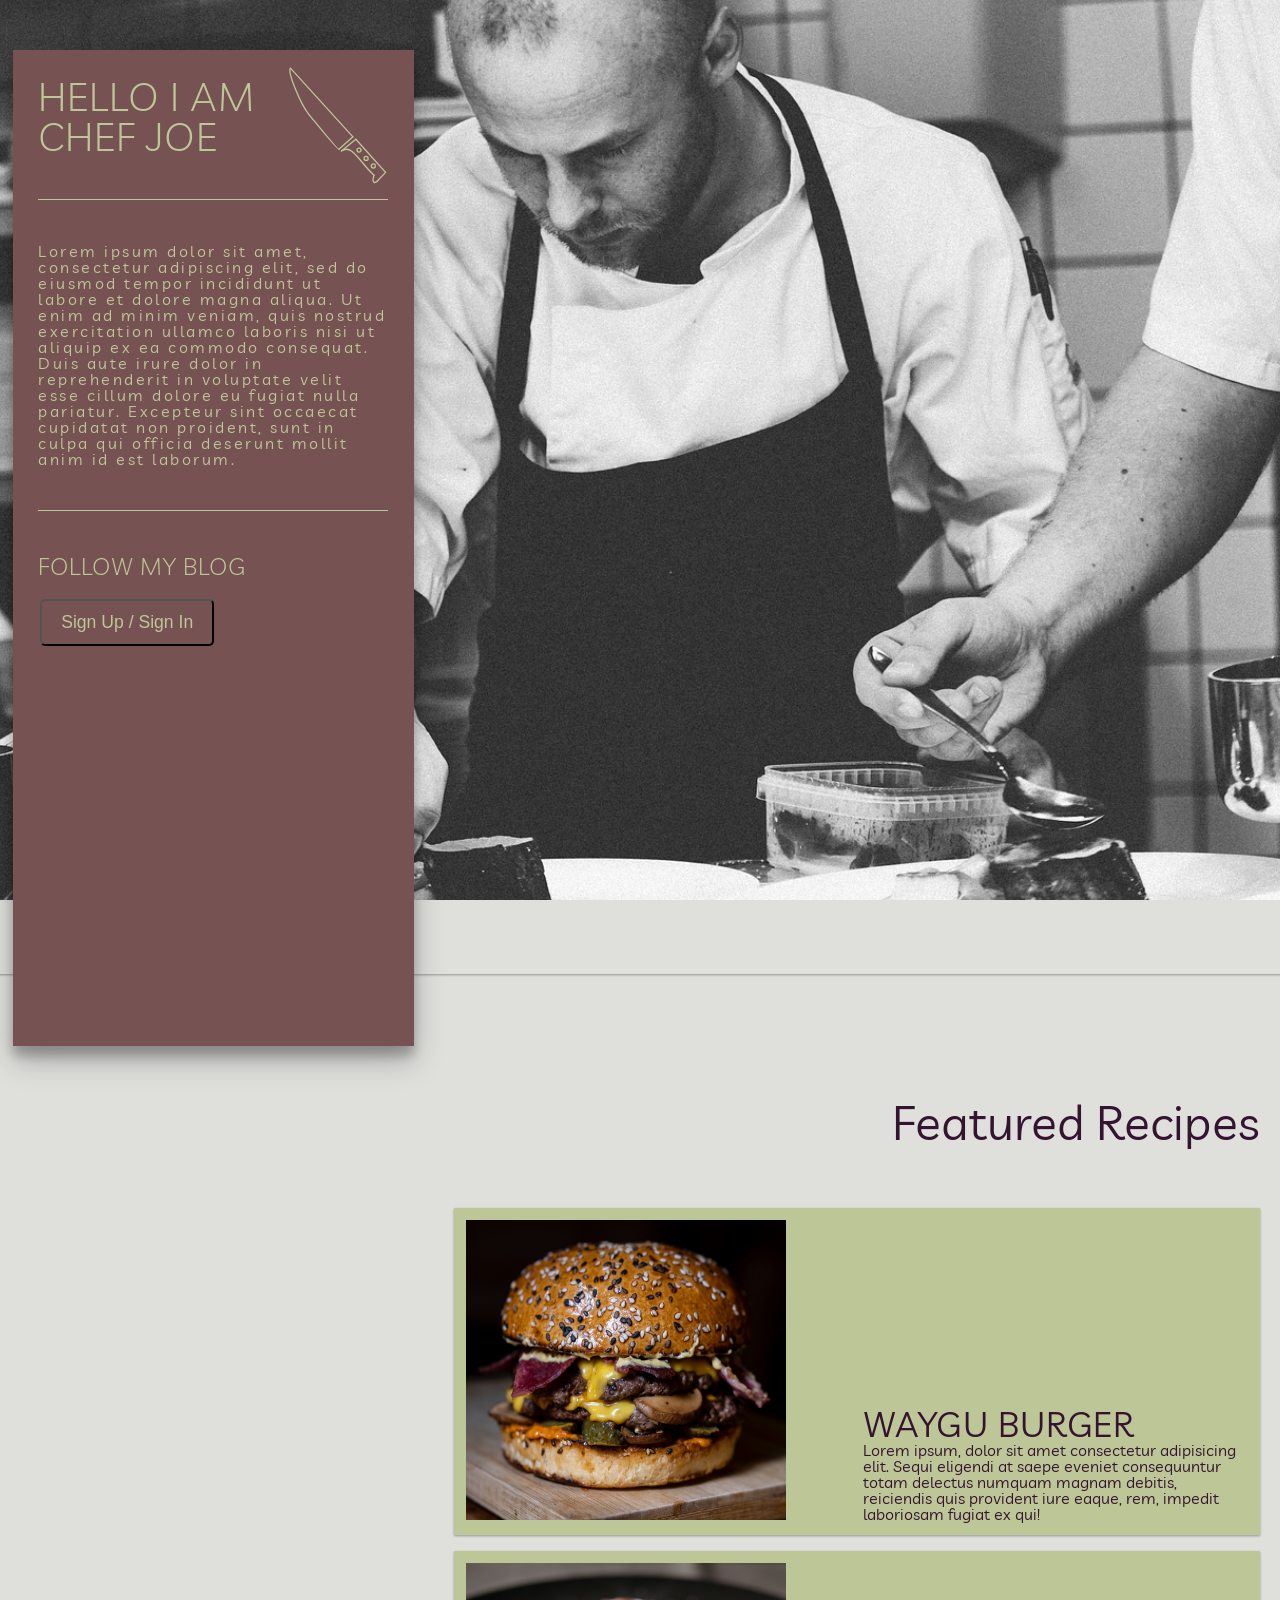
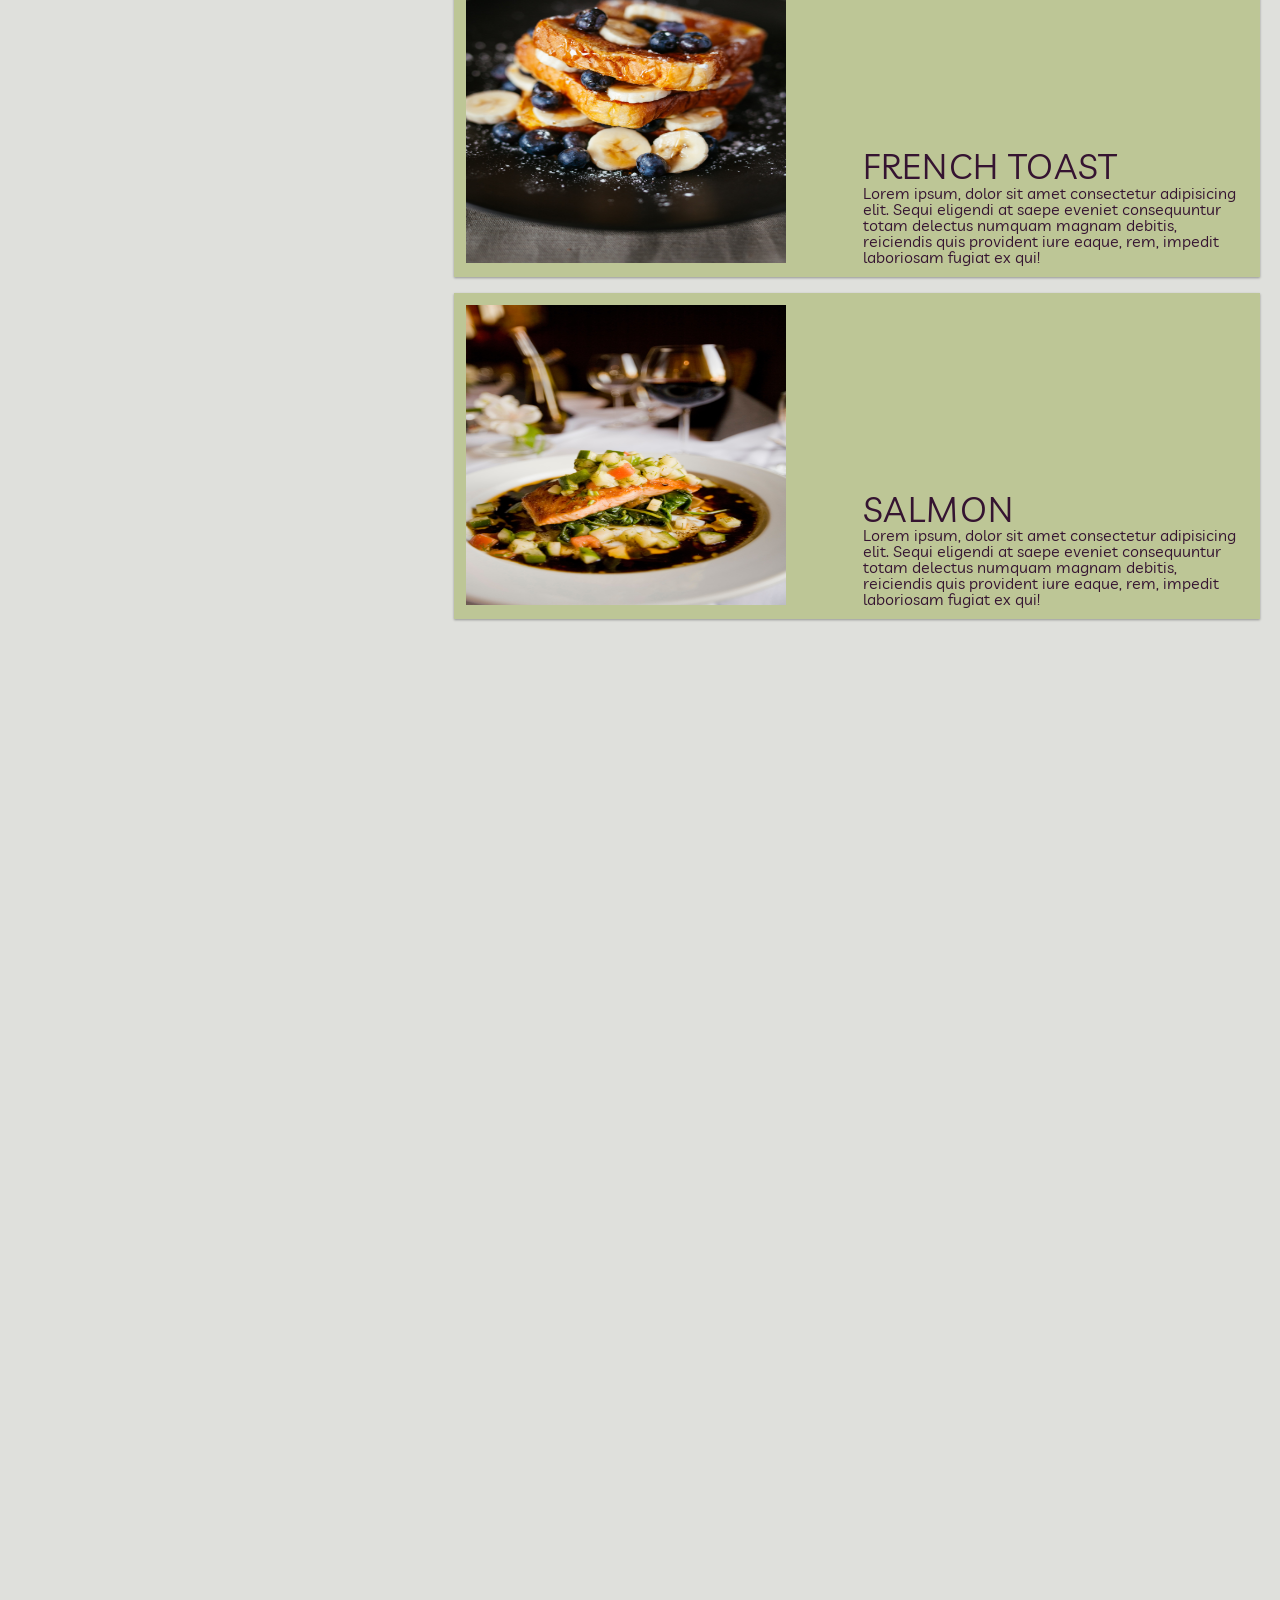
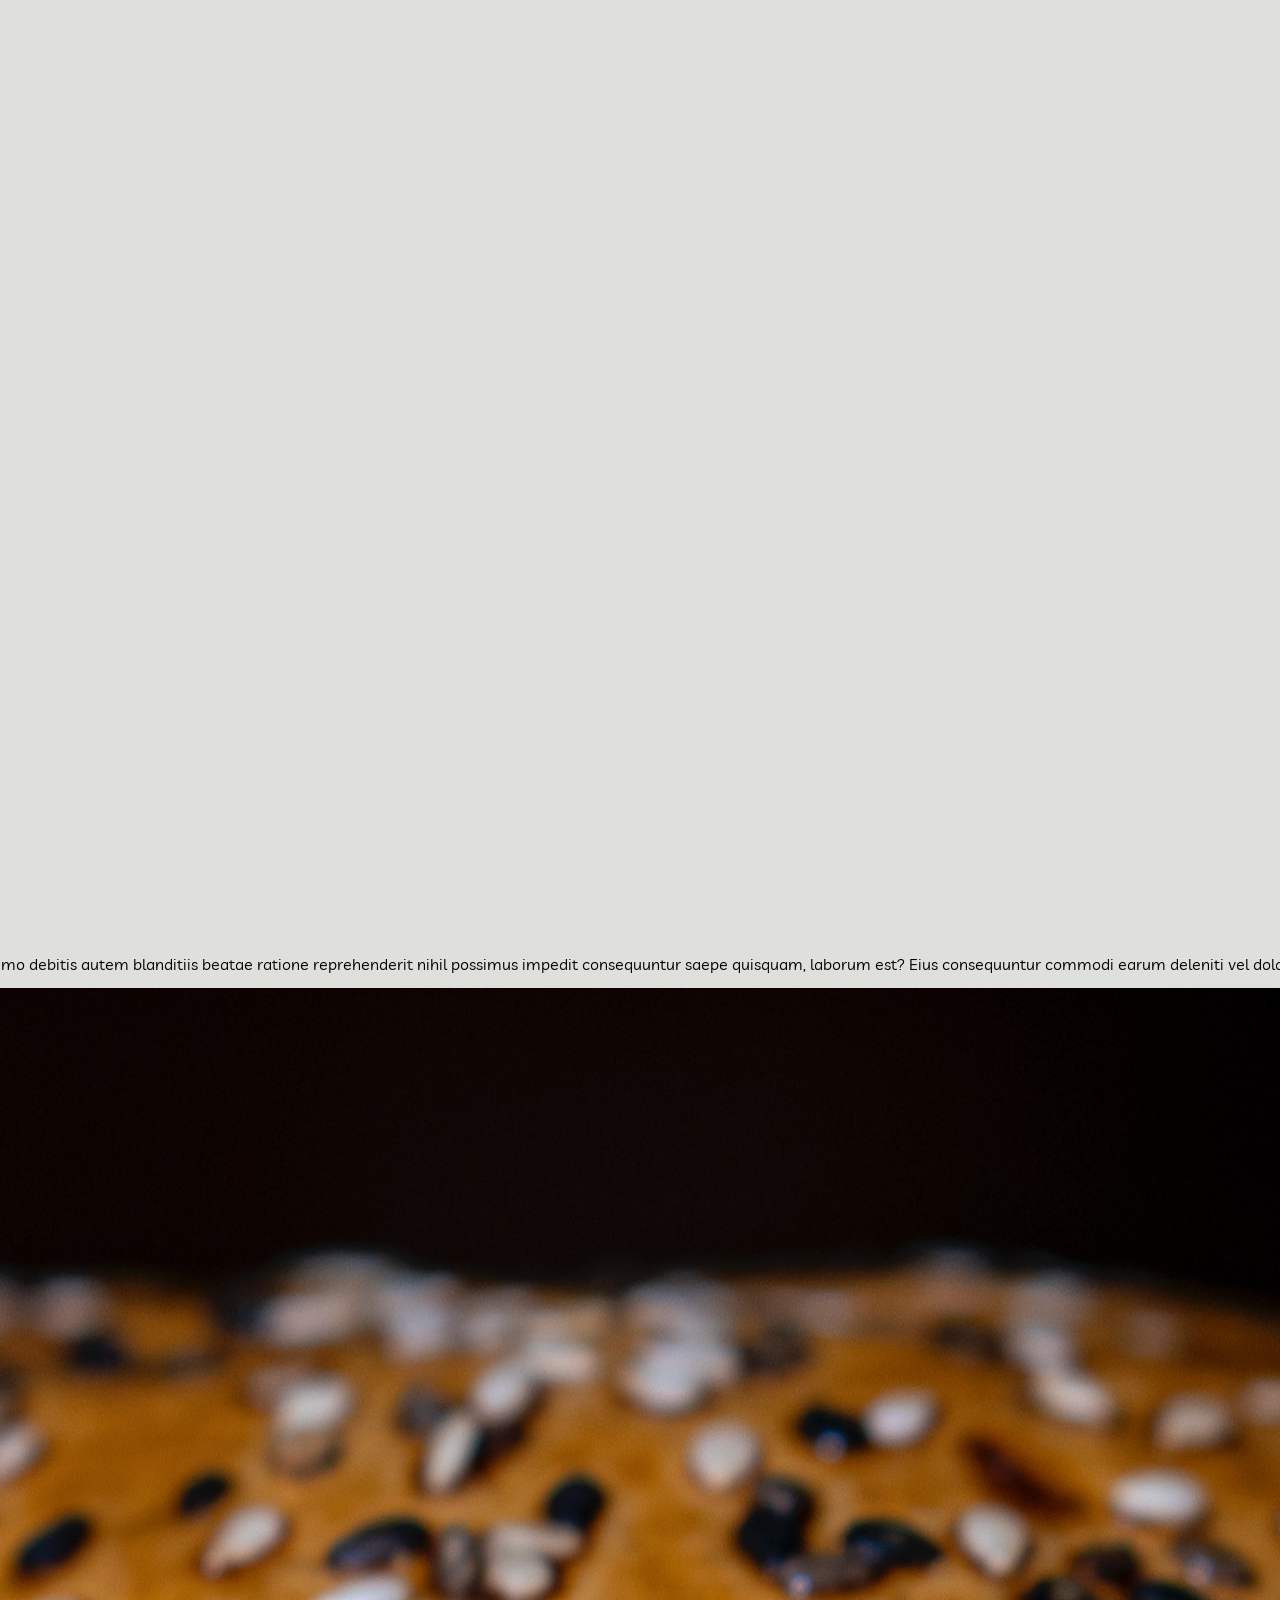
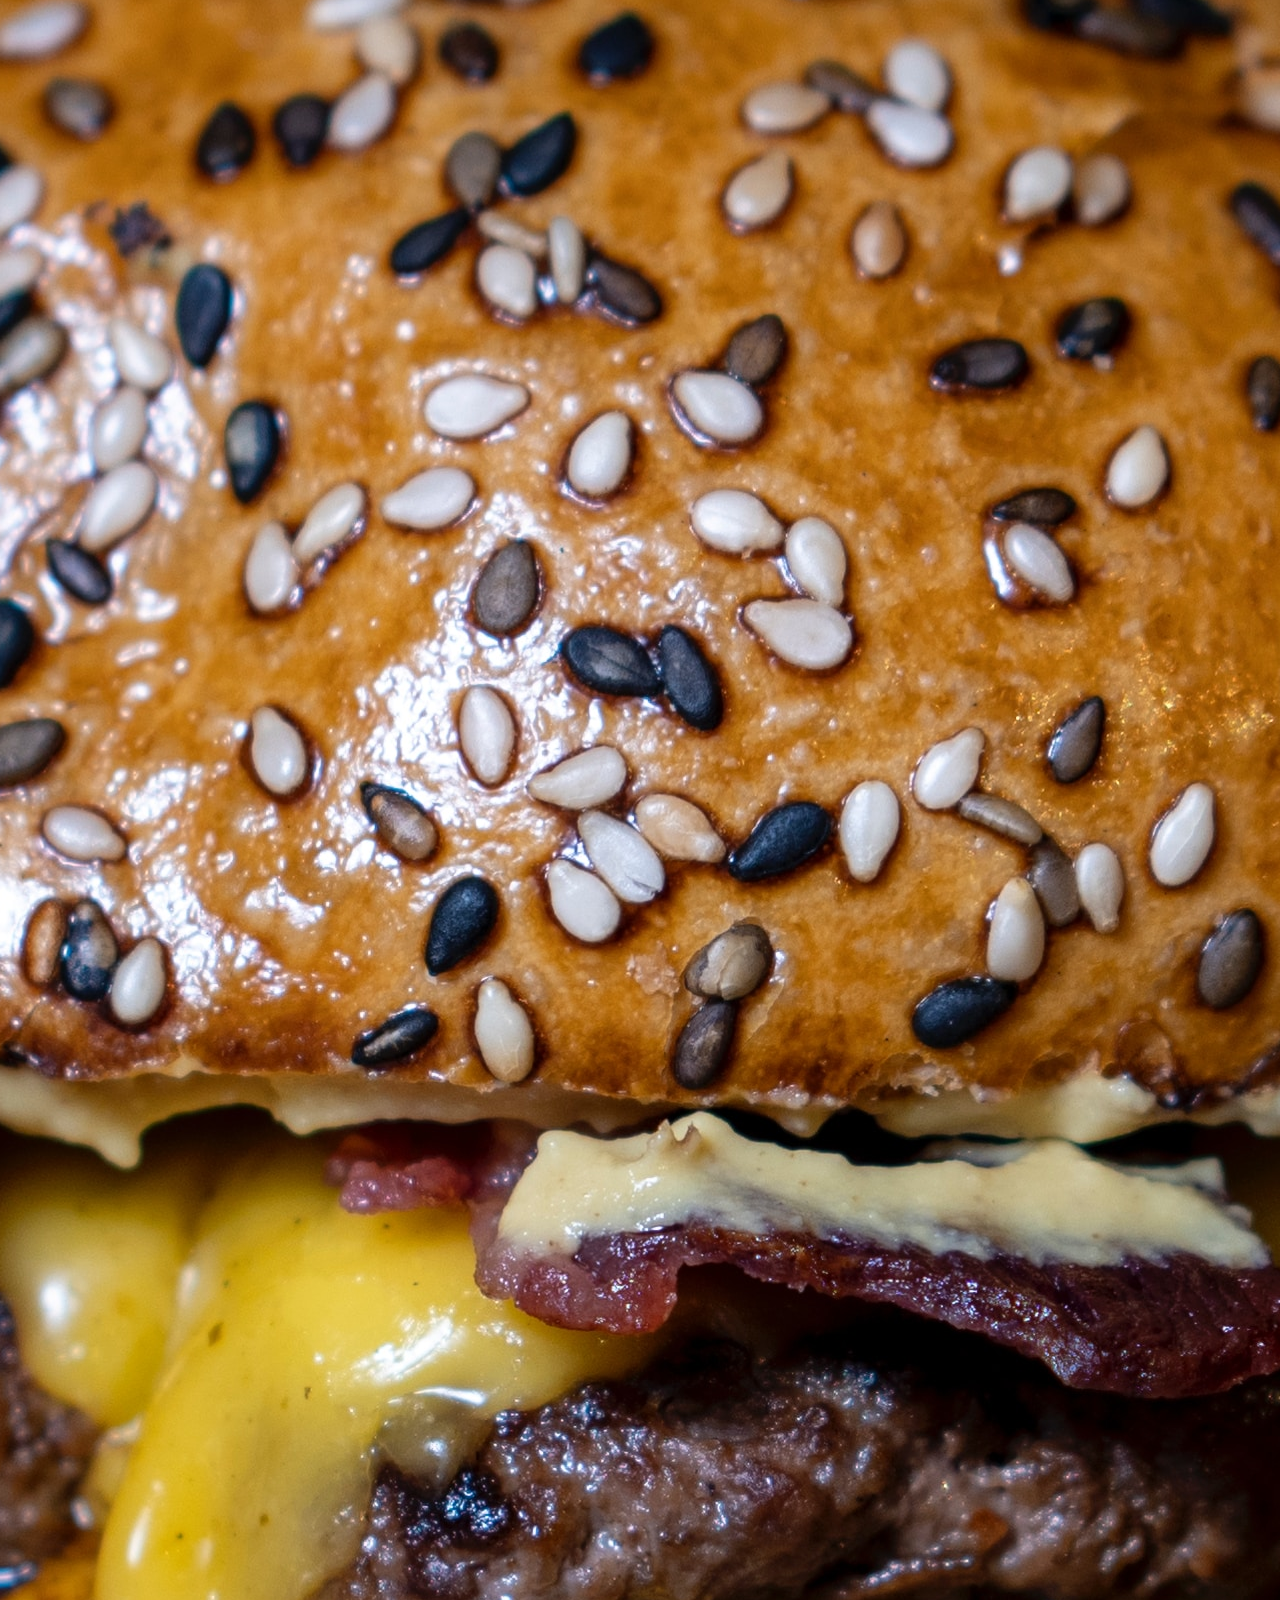
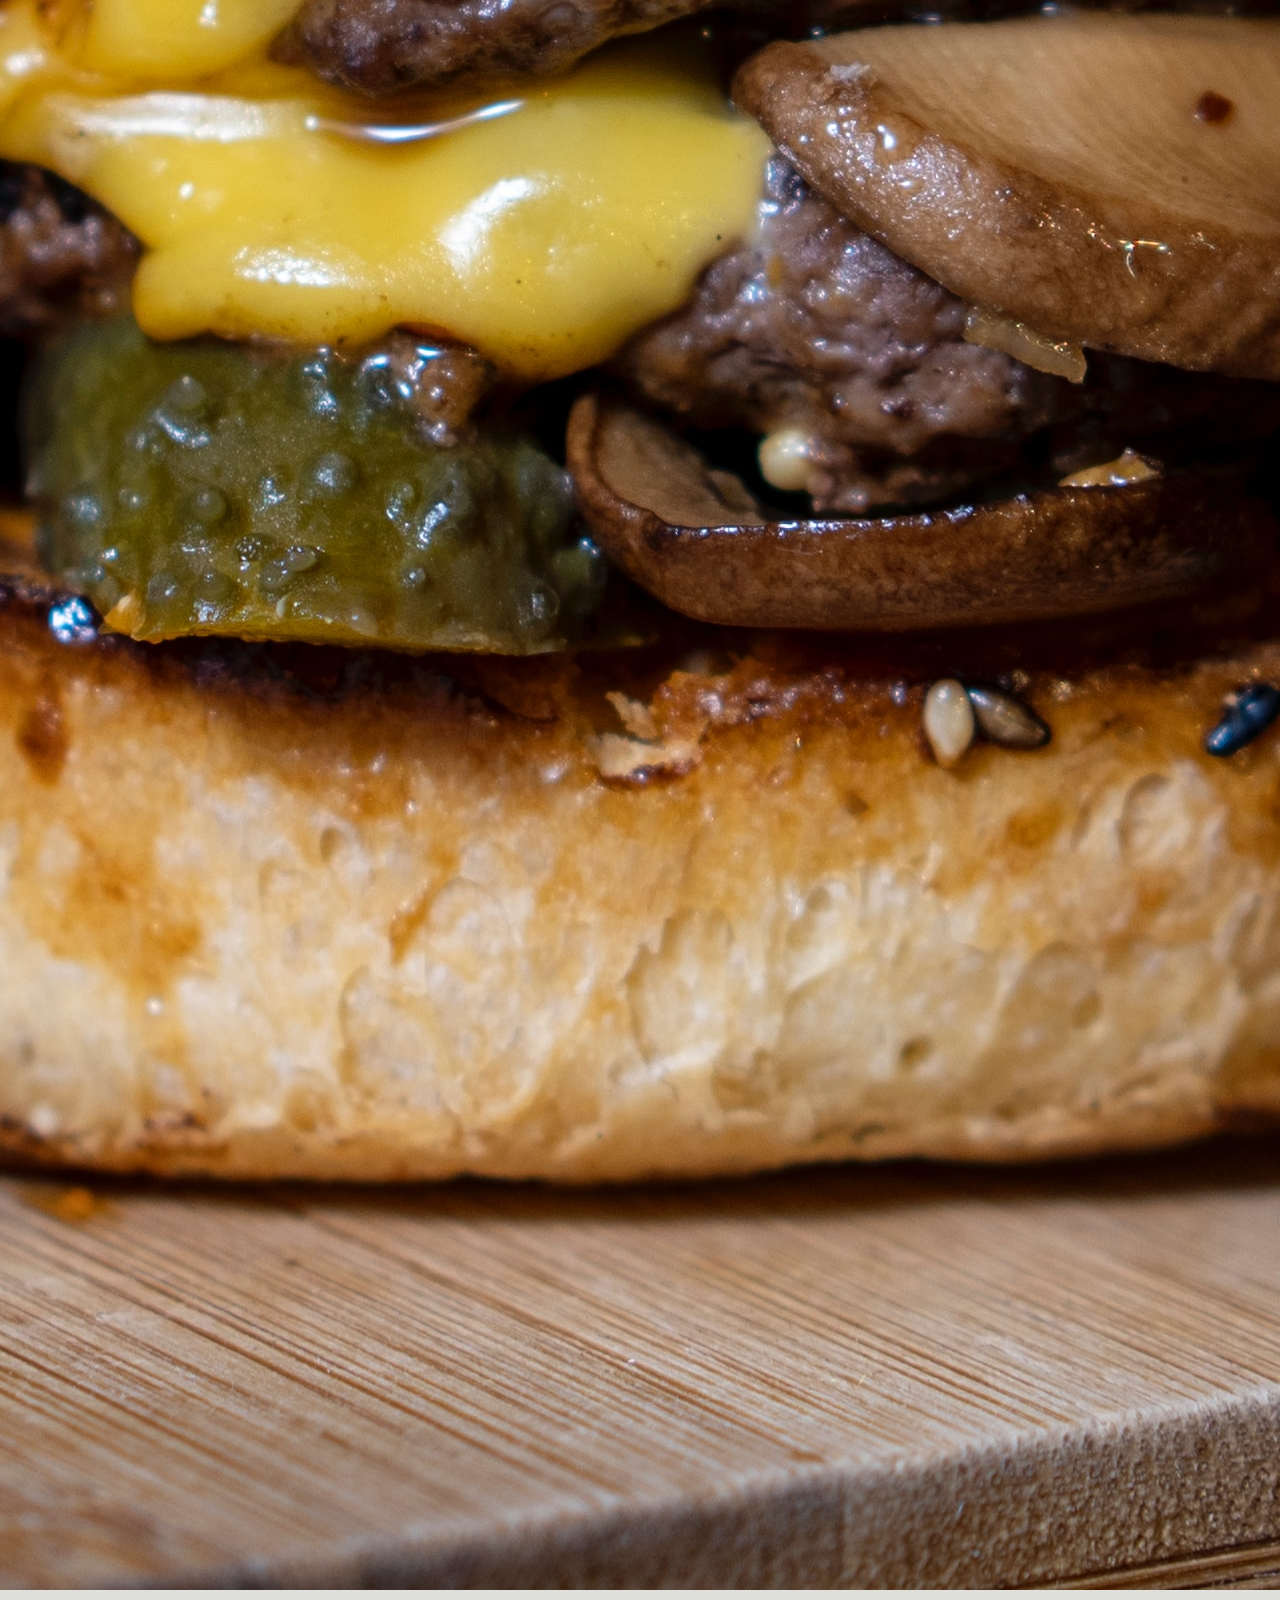
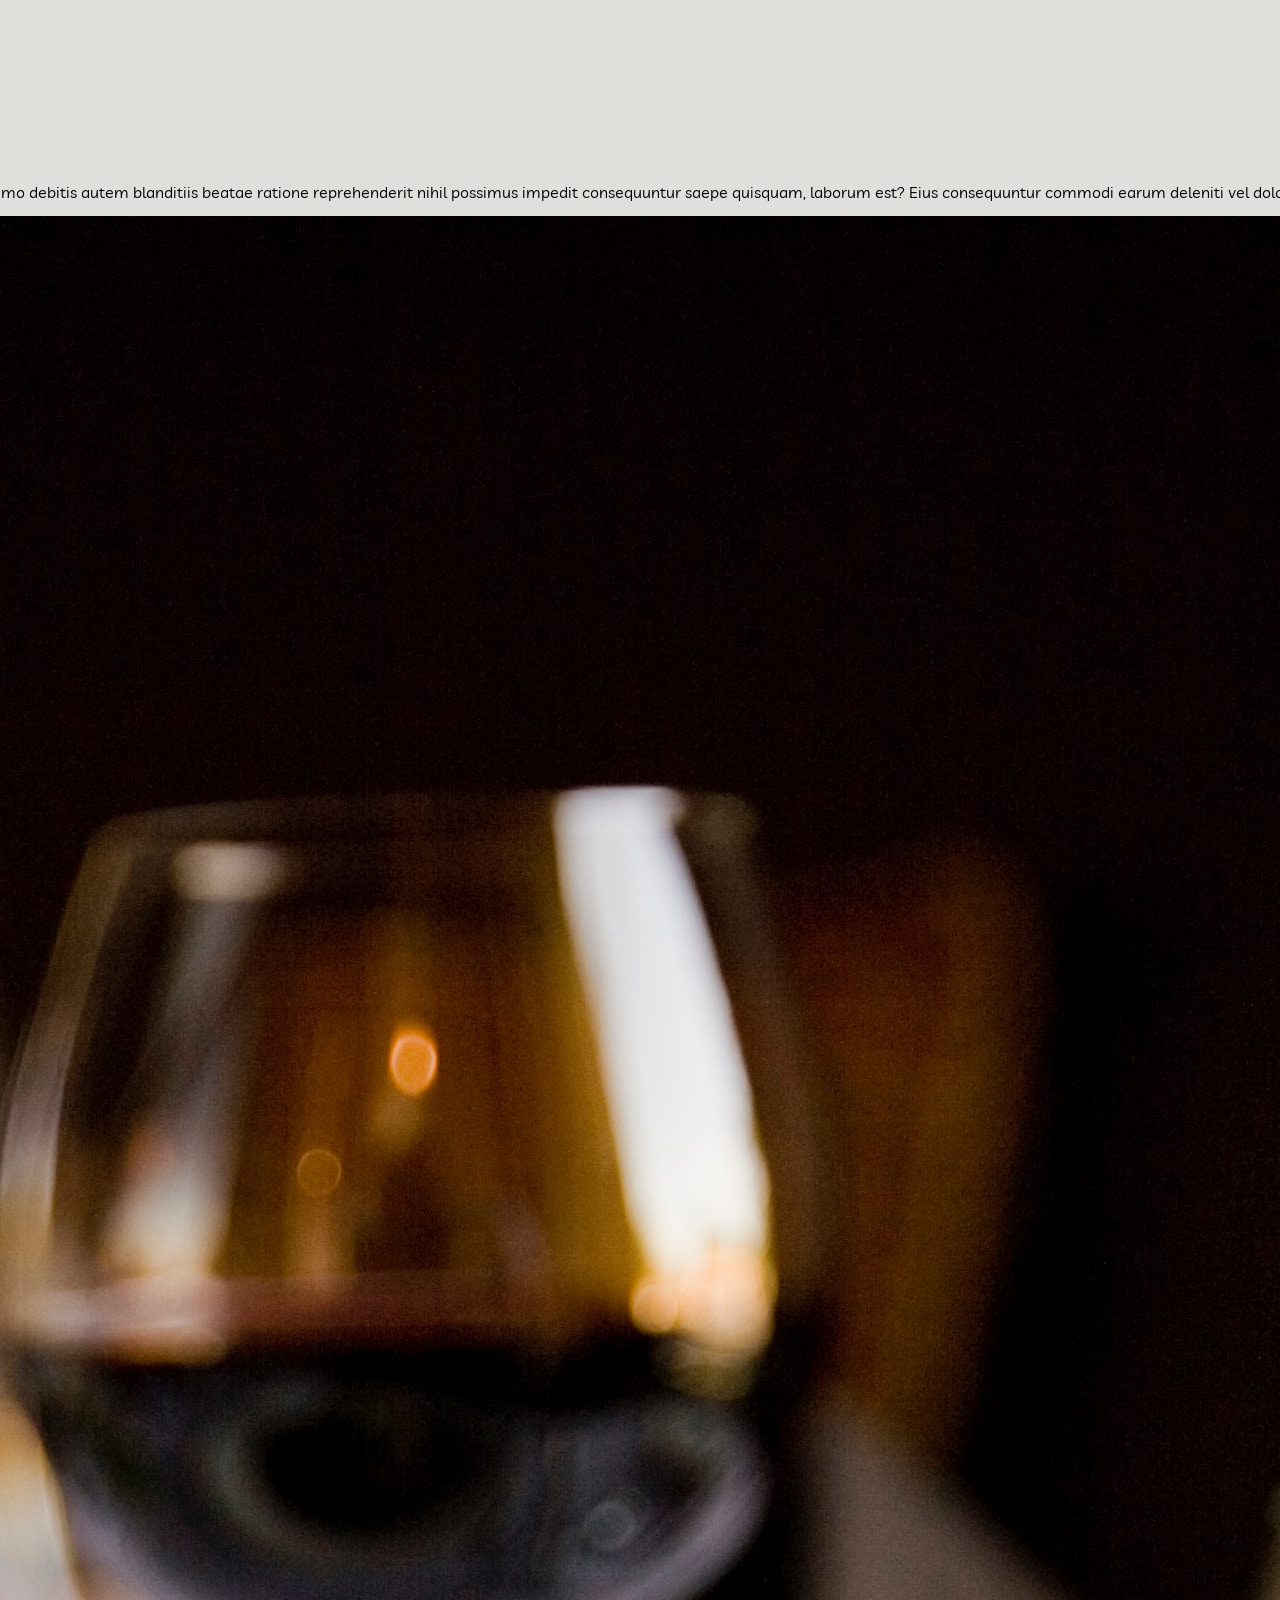
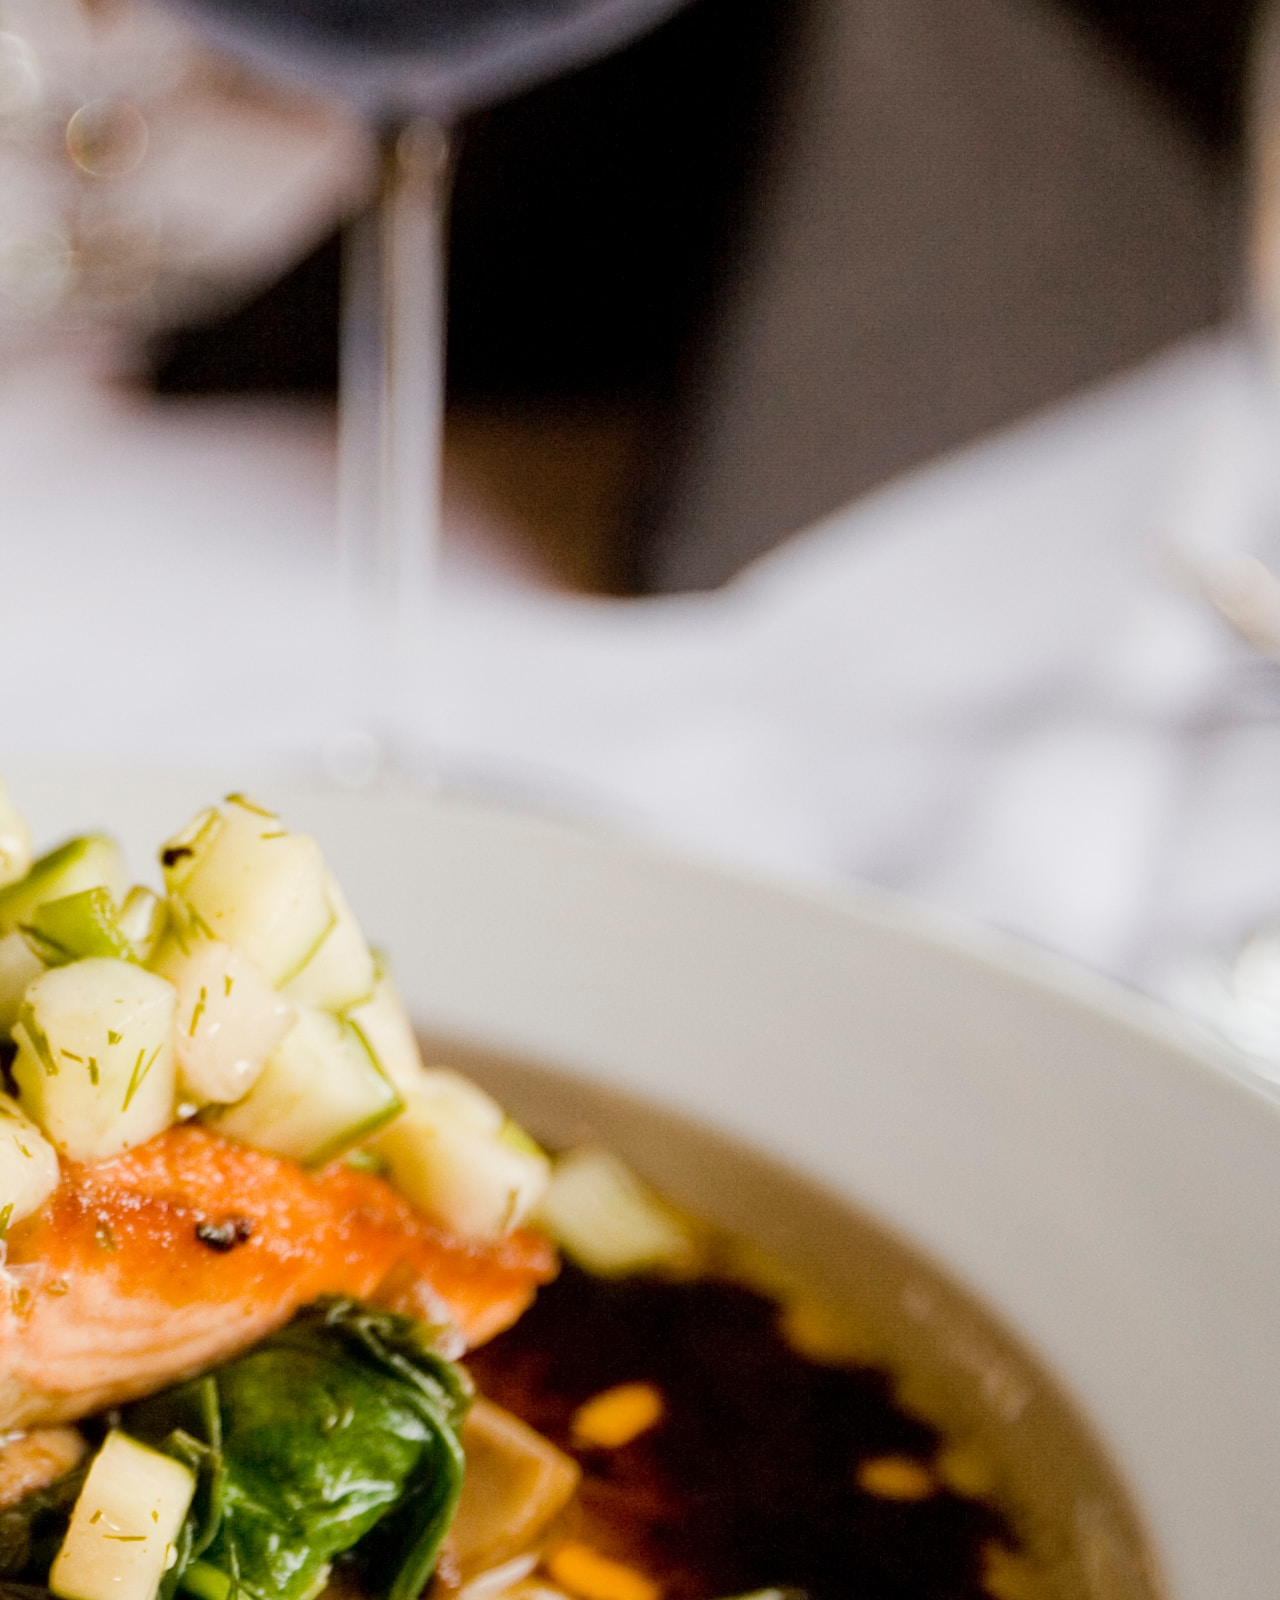
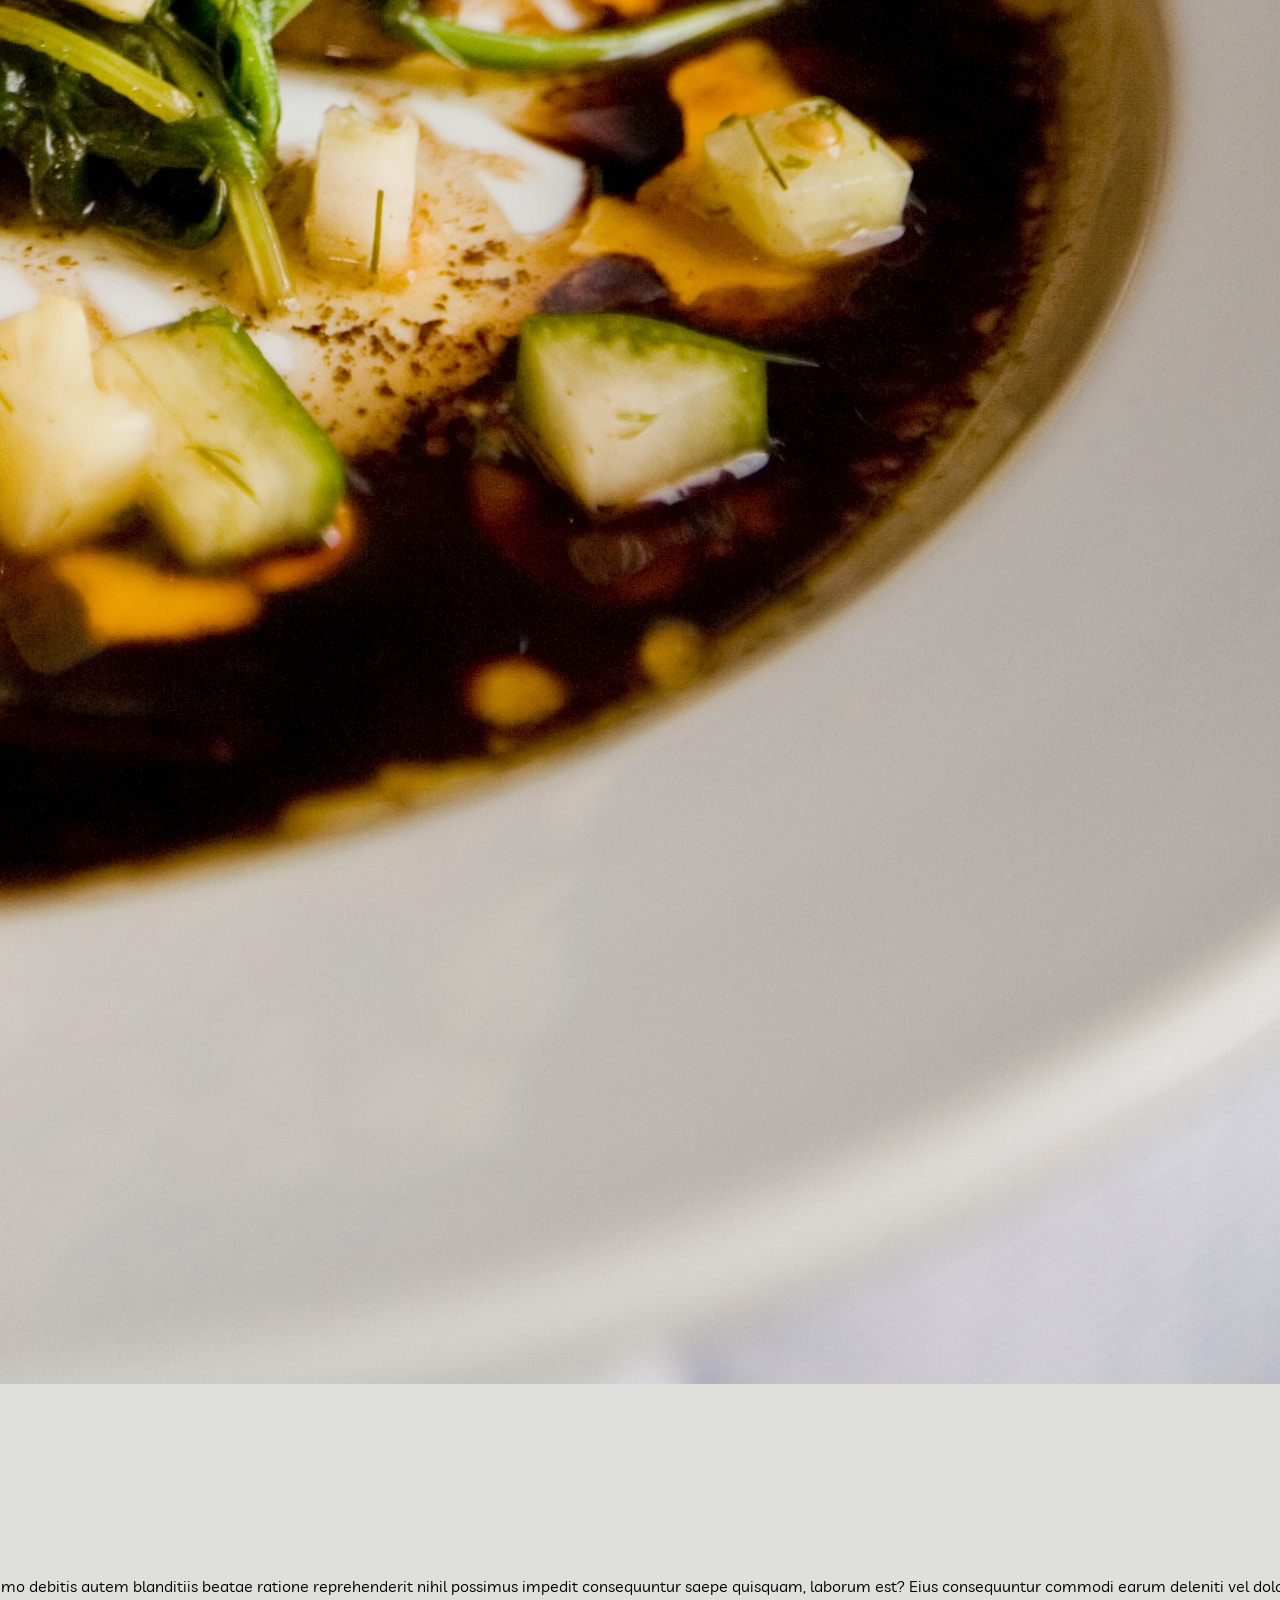
==== commit 92e21f7c: "landing page" ====
--- a/Chef-portfolio/index.html
+++ b/Chef-portfolio/index.html
@@ -184,7 +184,108 @@
                 </div>
             </section> -->
 
+<<<<<<< HEAD
             
+=======
+            <section class="recipes">
+                        <div class="recipe-header">
+                            <h1> featured recipes</h1>
+                        </div>
+                <div class="recipe-content">
+                    <img class="recipe-img" src="img/bananatoastpic.jpg" alt="">
+                        <div class="recipe-area">
+                            <h3>blueberry banana frenchtoast</h3>
+                        <h4>ingredients:</h4>
+                        <br>
+                        <ul>
+                            <li>bread</li>
+                            <li>milk</li>
+                            <li>eggs</li>
+                            <li>cinamin</li>
+                            <li>blueberries</li>
+                            <li>bananas</li>
+                            <li>butter</li>
+                        </ul>
+                        <br>
+                            <h4>directions:</h4>
+                            <p>Lorem ipsum dolor sit amet consectetur adipisicing elit. Voluptatem cumque,
+                                 incidunt officiis magnam fugit reprehenderit iure recusandae at sit, 
+                                 dolores praesentium laudantium? Illo quidem aperiam delectus sit minus 
+                                 nemo debitis autem blanditiis beatae ratione reprehenderit nihil possimus 
+                                 impedit consequuntur saepe quisquam, laborum est? Eius consequuntur commodi
+                                  earum deleniti vel dolore, ea libero provident et perferendis quibusdam, 
+                                  explicabo blanditiis doloremque accusantium aut voluptas, repudiandae
+                                   cupiditate nostrum! Porro eveniet veritatis est eius iure tenetur, nam modi
+                                    fugiat eligendi deleniti, commodi illo, eum distinctio ducimus. Recusandae,
+                                     necessitatibus impedit! Harum ab voluptates deserunt sint eveniet quos
+                                      molestias nostrum cum qui voluptatem libero, ipsam blanditiis.</p>
+                        </div>
+                </div>
+                <div class="recipe-content">
+                        <img class="recipe-img" src="img/burgerpic.jpg" alt="">
+                            <div class="recipe-area">
+                                <h3>rustic double cheeseburger</h3>
+                            <h4>ingredients:</h4>
+                            <br>
+                            <ul>
+                                <li>bread</li>
+                                <li>milk</li>
+                                <li>eggs</li>
+                                <li>cinamin</li>
+                                <li>blueberries</li>
+                                <li>bananas</li>
+                                <li>butter</li>
+                            </ul>
+                            <br>
+                                <h4>directions:</h4>
+                                <p>Lorem ipsum dolor sit amet consectetur adipisicing elit. Voluptatem cumque,
+                                     incidunt officiis magnam fugit reprehenderit iure recusandae at sit, 
+                                     dolores praesentium laudantium? Illo quidem aperiam delectus sit minus 
+                                     nemo debitis autem blanditiis beatae ratione reprehenderit nihil possimus 
+                                     impedit consequuntur saepe quisquam, laborum est? Eius consequuntur commodi
+                                      earum deleniti vel dolore, ea libero provident et perferendis quibusdam, 
+                                      explicabo blanditiis doloremque accusantium aut voluptas, repudiandae
+                                       cupiditate nostrum! Porro eveniet veritatis est eius iure tenetur, nam modi
+                                        fugiat eligendi deleniti, commodi illo, eum distinctio ducimus. Recusandae,
+                                         necessitatibus impedit! Harum ab voluptates deserunt sint eveniet quos
+                                          molestias nostrum cum qui voluptatem libero, ipsam blanditiis.</p>
+                            </div>
+                    </div> 
+                    <div class="recipe-content">
+                            <img class="recipe-img" src="img/salmonpic.jpg" alt="">
+                                <div class="recipe-area">
+                                    <h3>salmon de la baroque</h3>
+                                <h4>ingredients:</h4>
+                                <br>
+                                <ul>
+                                    <li>bread</li>
+                                    <li>milk</li>
+                                    <li>eggs</li>
+                                    <li>cinamin</li>
+                                    <li>blueberries</li>
+                                    <li>bananas</li>
+                                    <li>butter</li>
+                                </ul>
+                                <br>
+                                    <h4>directions:</h4>
+                                    <p>Lorem ipsum dolor sit amet consectetur adipisicing elit. Voluptatem cumque,
+                                         incidunt officiis magnam fugit reprehenderit iure recusandae at sit, 
+                                         dolores praesentium laudantium? Illo quidem aperiam delectus sit minus 
+                                         nemo debitis autem blanditiis beatae ratione reprehenderit nihil possimus 
+                                         impedit consequuntur saepe quisquam, laborum est? Eius consequuntur commodi
+                                          earum deleniti vel dolore, ea libero provident et perferendis quibusdam, 
+                                          explicabo blanditiis doloremque accusantium aut voluptas, repudiandae
+                                           cupiditate nostrum! Porro eveniet veritatis est eius iure tenetur, nam modi
+                                            fugiat eligendi deleniti, commodi illo, eum distinctio ducimus. Recusandae,
+                                             necessitatibus impedit! Harum ab voluptates deserunt sint eveniet quos
+                                              molestias nostrum cum qui voluptatem libero, ipsam blanditiis.</p>
+                                </div>
+                        </div> 
+        
+
+            </section>
+           
+>>>>>>> b80c71a112a0f1a6252ac1bc3bcceb214069f51c
         </div>
 
         
--- a/Chef-portfolio/css/main.css
+++ b/Chef-portfolio/css/main.css
@@ -491,9 +491,16 @@
   letter-spacing: 1.2px;
 }
 
+<<<<<<< HEAD
 body .wrapper .expSect .recipeCard p {
   margin-top: 3.5%;
   font-size: 1.2em;
+=======
+body .recipes .recipe-img {
+  max-width: 22%;
+  max-height: 7%;
+  margin-right: auto;
+>>>>>>> b80c71a112a0f1a6252ac1bc3bcceb214069f51c
 }
 
 body .wrapper .expSect .recipe1 {
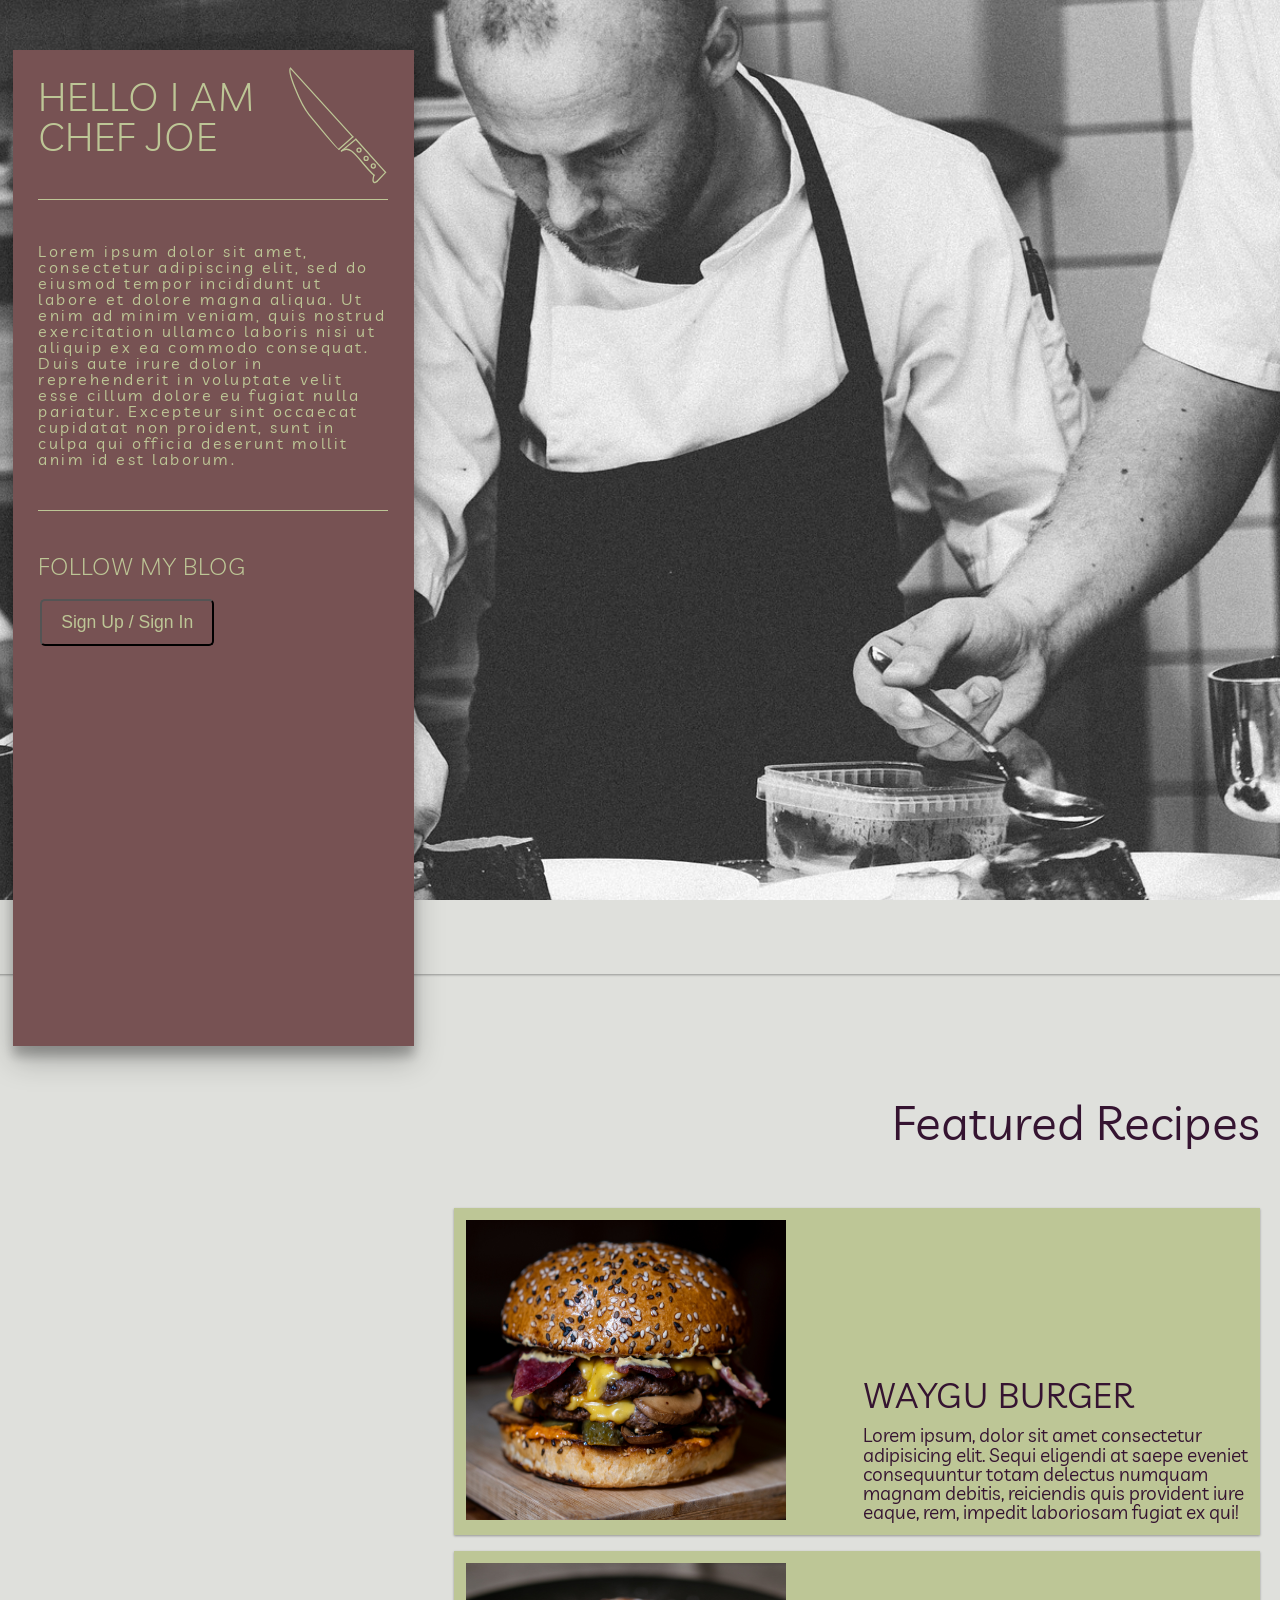
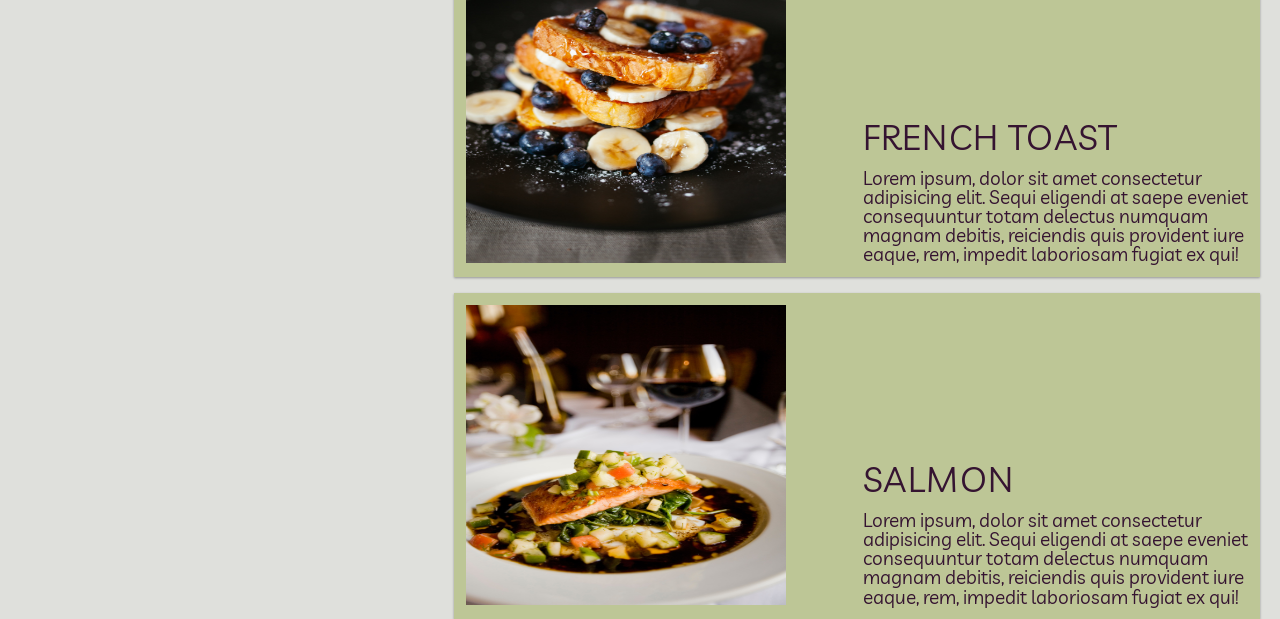
==== commit 0001a117: "landing page" ====
--- a/Chef-portfolio/index.html
+++ b/Chef-portfolio/index.html
@@ -184,108 +184,7 @@
                 </div>
             </section> -->
 
-<<<<<<< HEAD
             
-=======
-            <section class="recipes">
-                        <div class="recipe-header">
-                            <h1> featured recipes</h1>
-                        </div>
-                <div class="recipe-content">
-                    <img class="recipe-img" src="img/bananatoastpic.jpg" alt="">
-                        <div class="recipe-area">
-                            <h3>blueberry banana frenchtoast</h3>
-                        <h4>ingredients:</h4>
-                        <br>
-                        <ul>
-                            <li>bread</li>
-                            <li>milk</li>
-                            <li>eggs</li>
-                            <li>cinamin</li>
-                            <li>blueberries</li>
-                            <li>bananas</li>
-                            <li>butter</li>
-                        </ul>
-                        <br>
-                            <h4>directions:</h4>
-                            <p>Lorem ipsum dolor sit amet consectetur adipisicing elit. Voluptatem cumque,
-                                 incidunt officiis magnam fugit reprehenderit iure recusandae at sit, 
-                                 dolores praesentium laudantium? Illo quidem aperiam delectus sit minus 
-                                 nemo debitis autem blanditiis beatae ratione reprehenderit nihil possimus 
-                                 impedit consequuntur saepe quisquam, laborum est? Eius consequuntur commodi
-                                  earum deleniti vel dolore, ea libero provident et perferendis quibusdam, 
-                                  explicabo blanditiis doloremque accusantium aut voluptas, repudiandae
-                                   cupiditate nostrum! Porro eveniet veritatis est eius iure tenetur, nam modi
-                                    fugiat eligendi deleniti, commodi illo, eum distinctio ducimus. Recusandae,
-                                     necessitatibus impedit! Harum ab voluptates deserunt sint eveniet quos
-                                      molestias nostrum cum qui voluptatem libero, ipsam blanditiis.</p>
-                        </div>
-                </div>
-                <div class="recipe-content">
-                        <img class="recipe-img" src="img/burgerpic.jpg" alt="">
-                            <div class="recipe-area">
-                                <h3>rustic double cheeseburger</h3>
-                            <h4>ingredients:</h4>
-                            <br>
-                            <ul>
-                                <li>bread</li>
-                                <li>milk</li>
-                                <li>eggs</li>
-                                <li>cinamin</li>
-                                <li>blueberries</li>
-                                <li>bananas</li>
-                                <li>butter</li>
-                            </ul>
-                            <br>
-                                <h4>directions:</h4>
-                                <p>Lorem ipsum dolor sit amet consectetur adipisicing elit. Voluptatem cumque,
-                                     incidunt officiis magnam fugit reprehenderit iure recusandae at sit, 
-                                     dolores praesentium laudantium? Illo quidem aperiam delectus sit minus 
-                                     nemo debitis autem blanditiis beatae ratione reprehenderit nihil possimus 
-                                     impedit consequuntur saepe quisquam, laborum est? Eius consequuntur commodi
-                                      earum deleniti vel dolore, ea libero provident et perferendis quibusdam, 
-                                      explicabo blanditiis doloremque accusantium aut voluptas, repudiandae
-                                       cupiditate nostrum! Porro eveniet veritatis est eius iure tenetur, nam modi
-                                        fugiat eligendi deleniti, commodi illo, eum distinctio ducimus. Recusandae,
-                                         necessitatibus impedit! Harum ab voluptates deserunt sint eveniet quos
-                                          molestias nostrum cum qui voluptatem libero, ipsam blanditiis.</p>
-                            </div>
-                    </div> 
-                    <div class="recipe-content">
-                            <img class="recipe-img" src="img/salmonpic.jpg" alt="">
-                                <div class="recipe-area">
-                                    <h3>salmon de la baroque</h3>
-                                <h4>ingredients:</h4>
-                                <br>
-                                <ul>
-                                    <li>bread</li>
-                                    <li>milk</li>
-                                    <li>eggs</li>
-                                    <li>cinamin</li>
-                                    <li>blueberries</li>
-                                    <li>bananas</li>
-                                    <li>butter</li>
-                                </ul>
-                                <br>
-                                    <h4>directions:</h4>
-                                    <p>Lorem ipsum dolor sit amet consectetur adipisicing elit. Voluptatem cumque,
-                                         incidunt officiis magnam fugit reprehenderit iure recusandae at sit, 
-                                         dolores praesentium laudantium? Illo quidem aperiam delectus sit minus 
-                                         nemo debitis autem blanditiis beatae ratione reprehenderit nihil possimus 
-                                         impedit consequuntur saepe quisquam, laborum est? Eius consequuntur commodi
-                                          earum deleniti vel dolore, ea libero provident et perferendis quibusdam, 
-                                          explicabo blanditiis doloremque accusantium aut voluptas, repudiandae
-                                           cupiditate nostrum! Porro eveniet veritatis est eius iure tenetur, nam modi
-                                            fugiat eligendi deleniti, commodi illo, eum distinctio ducimus. Recusandae,
-                                             necessitatibus impedit! Harum ab voluptates deserunt sint eveniet quos
-                                              molestias nostrum cum qui voluptatem libero, ipsam blanditiis.</p>
-                                </div>
-                        </div> 
-        
-
-            </section>
-           
->>>>>>> b80c71a112a0f1a6252ac1bc3bcceb214069f51c
         </div>
 
         
--- a/Chef-portfolio/css/main.css
+++ b/Chef-portfolio/css/main.css
@@ -491,16 +491,9 @@
   letter-spacing: 1.2px;
 }
 
-<<<<<<< HEAD
 body .wrapper .expSect .recipeCard p {
   margin-top: 3.5%;
   font-size: 1.2em;
-=======
-body .recipes .recipe-img {
-  max-width: 22%;
-  max-height: 7%;
-  margin-right: auto;
->>>>>>> b80c71a112a0f1a6252ac1bc3bcceb214069f51c
 }
 
 body .wrapper .expSect .recipe1 {
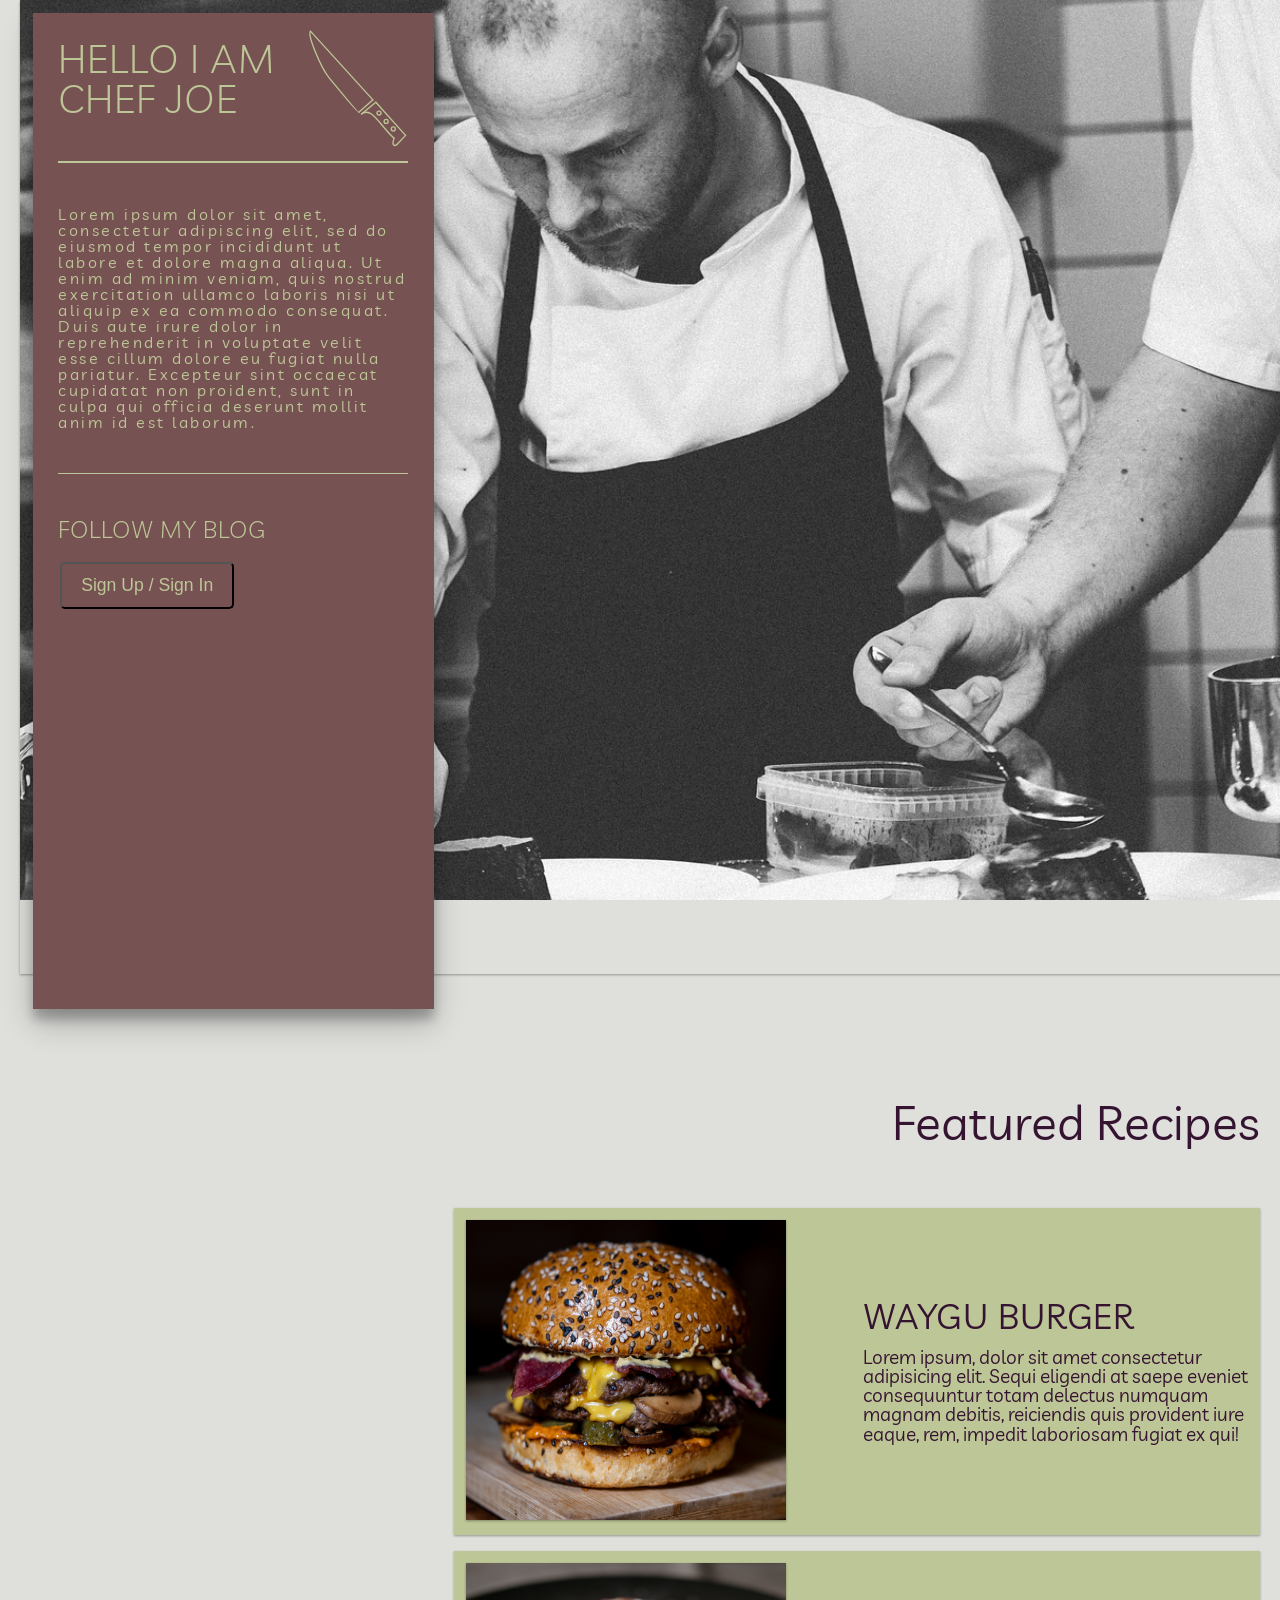
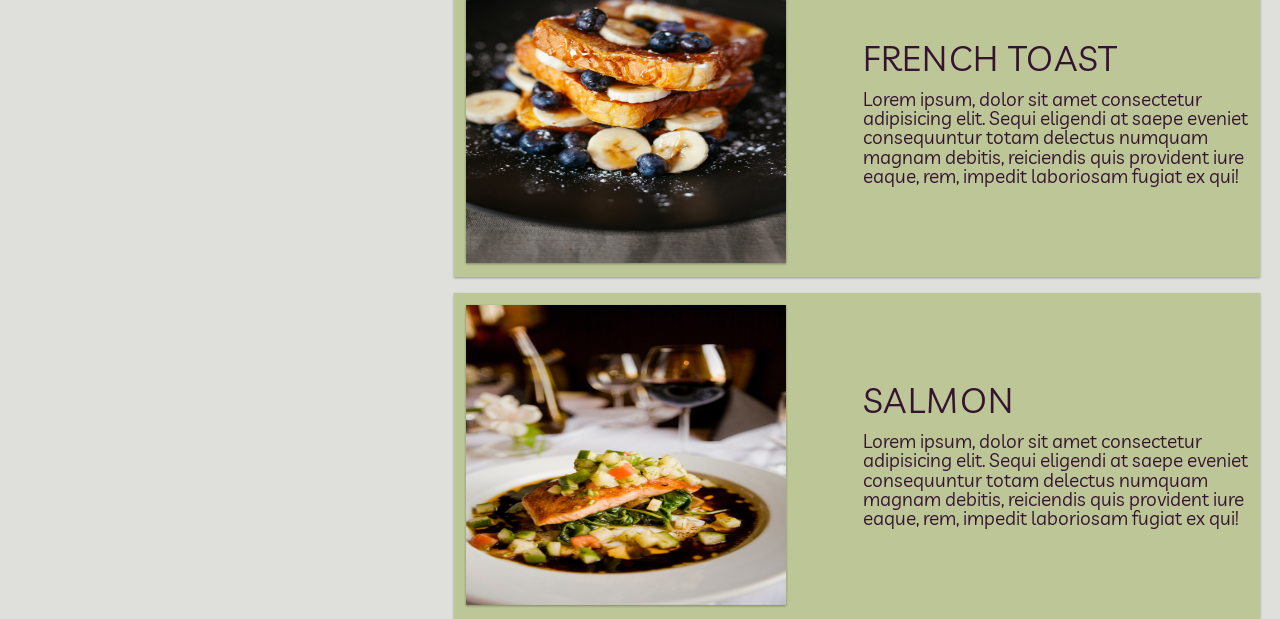
==== commit 3c4374c8: "Landing page" ====
--- a/Chef-portfolio/index.html
+++ b/Chef-portfolio/index.html
@@ -19,107 +19,105 @@
         <![endif]-->
   
         <div class="wrapper">
-            <section class="introSect">
-
                 <div class="tittleContainer">
-                    <h1 class="introTittle">
-                        Hello I Am
-                    </h1> 
-
-                    <svg width="150px" height="150px" viewBox="0 0 400 400" version="1.1" xmlns="http://www.w3.org/2000/svg" xmlns:xlink="http://www.w3.org/1999/xlink" xml:space="preserve" xmlns:serif="http://www.serif.com/" style="fill-rule:evenodd;clip-rule:evenodd;stroke-linecap:round;stroke-linejoin:round;stroke-miterlimit:1.5;">
-                        <style>
-                                g {
-                                    stroke-dasharray: 1000;
-                                    stroke-dashoffset: 1000;
-                                    animation: dash 5s  forwards;
-                                  }
-                                  
-                                  @keyframes dash {
-                                    to {
-                                      stroke-dashoffset: 100;
-                                    }
-                                  }
-                                </style>
-                                <g>
-                                        <g>
-                                            <path d="M70.484,48.809L71.701,49.595L237.14,231.569" style="fill:rgb(128,128,128);fill-opacity:0;stroke:rgb(189,198,150);stroke-width:3.5px;"/>
-                                            <path d="M237.14,231.569L199.64,264.71" style="fill:none;stroke:rgb(189,198,150);stroke-width:3.5px;"/>
-                                            <path d="M199.64,264.71C196.429,266.611 145.866,203.527 120.423,172.791C96.358,143.719 62.657,58.501 70.409,48.844" style="fill:rgb(128,128,128);fill-opacity:0;stroke:rgb(189,198,150);stroke-width:3.5px;"/>
-                                            <path d="M206.518,269.116C219.287,258.735 244.824,237.972 244.824,237.972" style="fill:rgb(128,128,128);fill-opacity:0;stroke:rgb(189,198,150);stroke-width:3.5px;"/>
-                                            <path d="M324.179,326.259L244.824,237.972" style="fill:none;stroke:rgb(189,198,150);stroke-width:3.5px;"/>
-                                            <path d="M301.068,350.695L324.179,326.259" style="fill:none;stroke:rgb(189,198,150);stroke-width:3.5px;"/>
-                                            <path d="M293.337,333.644C287.033,353.237 293.609,356.626 301.068,350.695" style="fill:rgb(128,128,128);fill-opacity:0;stroke:rgb(189,198,150);stroke-width:3.5px;"/>
-                                            <path d="M206.485,269.186C235.616,249.663 252.779,297.116 293.358,333.971" style="fill:rgb(128,128,128);fill-opacity:0;stroke:rgb(189,198,150);stroke-width:3.5px;"/>
+                        <h1 class="introTittle">
+                            Hello I Am
+                        </h1> 
+    
+                        <svg width="150px" height="150px" viewBox="0 0 400 400" version="1.1" xmlns="http://www.w3.org/2000/svg" xmlns:xlink="http://www.w3.org/1999/xlink" xml:space="preserve" xmlns:serif="http://www.serif.com/" style="fill-rule:evenodd;clip-rule:evenodd;stroke-linecap:round;stroke-linejoin:round;stroke-miterlimit:1.5;">
+                            <style>
+                                    g {
+                                        stroke-dasharray: 1000;
+                                        stroke-dashoffset: 1000;
+                                        animation: dash 5s  forwards;
+                                      }
+                                      
+                                      @keyframes dash {
+                                        to {
+                                          stroke-dashoffset: 100;
+                                        }
+                                      }
+                                    </style>
+                                    <g>
+                                            <g>
+                                                <path d="M70.484,48.809L71.701,49.595L237.14,231.569" style="fill:rgb(128,128,128);fill-opacity:0;stroke:rgb(189,198,150);stroke-width:3.5px;"/>
+                                                <path d="M237.14,231.569L199.64,264.71" style="fill:none;stroke:rgb(189,198,150);stroke-width:3.5px;"/>
+                                                <path d="M199.64,264.71C196.429,266.611 145.866,203.527 120.423,172.791C96.358,143.719 62.657,58.501 70.409,48.844" style="fill:rgb(128,128,128);fill-opacity:0;stroke:rgb(189,198,150);stroke-width:3.5px;"/>
+                                                <path d="M206.518,269.116C219.287,258.735 244.824,237.972 244.824,237.972" style="fill:rgb(128,128,128);fill-opacity:0;stroke:rgb(189,198,150);stroke-width:3.5px;"/>
+                                                <path d="M324.179,326.259L244.824,237.972" style="fill:none;stroke:rgb(189,198,150);stroke-width:3.5px;"/>
+                                                <path d="M301.068,350.695L324.179,326.259" style="fill:none;stroke:rgb(189,198,150);stroke-width:3.5px;"/>
+                                                <path d="M293.337,333.644C287.033,353.237 293.609,356.626 301.068,350.695" style="fill:rgb(128,128,128);fill-opacity:0;stroke:rgb(189,198,150);stroke-width:3.5px;"/>
+                                                <path d="M206.485,269.186C235.616,249.663 252.779,297.116 293.358,333.971" style="fill:rgb(128,128,128);fill-opacity:0;stroke:rgb(189,198,150);stroke-width:3.5px;"/>
+                                            </g>
+                                            <g transform="matrix(1,0,0,1,5.61299,3.73601)">
+                                                <ellipse cx="247.757" cy="263.175" rx="5.335" ry="5.445" style="fill:rgb(128,128,128);fill-opacity:0;stroke:rgb(189,198,150);stroke-width:3.5px;"/>
+                                            </g>
+                                            <g transform="matrix(1,0,0,1,24.5684,25.8959)">
+                                                <ellipse cx="247.757" cy="263.175" rx="5.335" ry="5.445" style="fill:rgb(128,128,128);fill-opacity:0;stroke:rgb(189,198,150);stroke-width:3.5px;"/>
+                                            </g>
+                                            <g transform="matrix(1,0,0,1,43.7061,46.1448)">
+                                                <ellipse cx="247.757" cy="263.175" rx="5.335" ry="5.445" style="fill:rgb(128,128,128);fill-opacity:0;stroke:rgb(189,198,150);stroke-width:3.5px;"/>
+                                            </g>
                                         </g>
-                                        <g transform="matrix(1,0,0,1,5.61299,3.73601)">
-                                            <ellipse cx="247.757" cy="263.175" rx="5.335" ry="5.445" style="fill:rgb(128,128,128);fill-opacity:0;stroke:rgb(189,198,150);stroke-width:3.5px;"/>
-                                        </g>
-                                        <g transform="matrix(1,0,0,1,24.5684,25.8959)">
-                                            <ellipse cx="247.757" cy="263.175" rx="5.335" ry="5.445" style="fill:rgb(128,128,128);fill-opacity:0;stroke:rgb(189,198,150);stroke-width:3.5px;"/>
-                                        </g>
-                                        <g transform="matrix(1,0,0,1,43.7061,46.1448)">
-                                            <ellipse cx="247.757" cy="263.175" rx="5.335" ry="5.445" style="fill:rgb(128,128,128);fill-opacity:0;stroke:rgb(189,198,150);stroke-width:3.5px;"/>
-                                        </g>
-                                    </g>
-                    </svg>
-
-                    <h1>
-                            chef joe
-                        </h1>
-
-                    <div class="line"></div>
-                    <p>
-                        Lorem ipsum dolor sit amet, consectetur adipiscing elit, sed do eiusmod tempor incididunt ut labore et dolore magna aliqua. Ut enim ad minim veniam, quis nostrud exercitation ullamco laboris nisi ut aliquip ex ea commodo consequat. Duis aute irure dolor in reprehenderit in voluptate velit esse cillum dolore eu fugiat nulla pariatur. Excepteur sint occaecat cupidatat non proident, sunt in culpa qui officia deserunt mollit anim id est laborum.
-                    </p>
-                    <div class="line"></div>
-                    
-                    <h2>
-                        follow my blog
-                    </h2>
-
-                    <button >
-                       Sign Up / Sign In
-                    </button>
-
-
-                    <div class="mask" role="dialog"></div>
-                    <div class="modal" role="alert">
-                        <button class="close">X</button>
-                        <button class="next">Sign In</button>
-                        <div class="signUpWrapper">
-                            <h2>create account</h2>
-                            <form action="">
-                                <fieldset>
-                                    <input type="text" placeholder="..." autocomplete="off" required>
-                                    <hr>
-                                    <label>First Name</label>
-                                </fieldset>
-                                      
-                                <fieldset>
-                                    <input type="text" placeholder="..." autocomplete="off" required>
-                                    <hr>
-                                    <label>Last Name</label>
-                                </fieldset>
-
-                                <fieldset>
-                                    <input type="text" placeholder="..." autocomplete="off" required>
-                                    <hr>
-                                    <label>Password</label>
-                                </fieldset>
-
-                                <fieldset>
-                                    <input type="text" placeholder="..." autocomplete="off" required>
-                                    <hr>
-                                    <label>User Name</label>
-                                </fieldset>
-                            </form>
-                        </div>
-                        <div class="signInWrapper">
-                            
-                        </div>
-                      </div>
-                </div>
-            </section>
+                        </svg>
+    
+                        <h1>
+                                chef joe
+                            </h1>
+    
+                        <div class="line"></div>
+                        <p>
+                            Lorem ipsum dolor sit amet, consectetur adipiscing elit, sed do eiusmod tempor incididunt ut labore et dolore magna aliqua. Ut enim ad minim veniam, quis nostrud exercitation ullamco laboris nisi ut aliquip ex ea commodo consequat. Duis aute irure dolor in reprehenderit in voluptate velit esse cillum dolore eu fugiat nulla pariatur. Excepteur sint occaecat cupidatat non proident, sunt in culpa qui officia deserunt mollit anim id est laborum.
+                        </p>
+                        <div class="line"></div>
+                        
+                        <h2>
+                            follow my blog
+                        </h2>
+    
+                        <button >
+                           Sign Up / Sign In
+                        </button>
+    
+    
+                        <div class="mask" role="dialog"></div>
+                        <div class="modal" role="alert">
+                            <button class="close">X</button>
+                            <button class="next">Sign In</button>
+                            <div class="signUpWrapper">
+                                <h2>create account</h2>
+                                <form action="">
+                                    <fieldset>
+                                        <input type="text" placeholder="..." autocomplete="off" required>
+                                        <hr>
+                                        <label>First Name</label>
+                                    </fieldset>
+                                          
+                                    <fieldset>
+                                        <input type="text" placeholder="..." autocomplete="off" required>
+                                        <hr>
+                                        <label>Last Name</label>
+                                    </fieldset>
+    
+                                    <fieldset>
+                                        <input type="text" placeholder="..." autocomplete="off" required>
+                                        <hr>
+                                        <label>Password</label>
+                                    </fieldset>
+    
+                                    <fieldset>
+                                        <input type="text" placeholder="..." autocomplete="off" required>
+                                        <hr>
+                                        <label>User Name</label>
+                                    </fieldset>
+                                </form>
+                            </div>
+                            <div class="signInWrapper">
+                                
+                            </div>
+                          </div>
+                    </div>
+            <section class="introSect"></section>
 
             <section class="expSect">
                 <h2>
--- a/Chef-portfolio/css/main.css
+++ b/Chef-portfolio/css/main.css
@@ -112,9 +112,6 @@
   -webkit-box-pack: start;
       -ms-flex-pack: start;
           justify-content: flex-start;
-  -webkit-box-align: center;
-      -ms-flex-align: center;
-          align-items: center;
   margin-right: auto;
   margin-left: auto;
   max-width: 1500px;
@@ -132,22 +129,26 @@
   background-color: #BDC696;
 }
 
-body .wrapper .introSect {
-  height: 100vh;
-  width: 100vw;
-  padding: 3%;
+body .wrapper .tittleContainer {
+  position: fixed;
   color: #BDC696;
-  background-image: url(../../img/chef.jpg);
-  background-attachment: fixed;
-  -webkit-box-shadow: 0 1px 3px rgba(0, 0, 0, 0.12), 0 1px 2px rgba(0, 0, 0, 0.24);
-          box-shadow: 0 1px 3px rgba(0, 0, 0, 0.12), 0 1px 2px rgba(0, 0, 0, 0.24);
-  background-repeat: no-repeat;
-  background-size: cover;
-  background-position: top;
-  z-index: 1;
-}
-
-body .wrapper .introSect h1 {
+  padding: 2%;
+  margin: 1%;
+  max-width: 350px;
+  height: 105%;
+  background-color: #775253;
+  -webkit-box-shadow: 0 14px 28px rgba(0, 0, 0, 0.25), 0 10px 10px rgba(0, 0, 0, 0.22);
+          box-shadow: 0 14px 28px rgba(0, 0, 0, 0.25), 0 10px 10px rgba(0, 0, 0, 0.22);
+  z-index: 3;
+}
+
+body .wrapper .tittleContainer svg {
+  position: absolute;
+  right: 0;
+  top: 0%;
+}
+
+body .wrapper .tittleContainer h1 {
   font-size: 2.5em;
   text-transform: uppercase;
   font-weight: 300;
@@ -155,7 +156,7 @@
   display: block;
 }
 
-body .wrapper .introSect h2 {
+body .wrapper .tittleContainer h2 {
   font-size: 1.5em;
   text-transform: uppercase;
   font-weight: 300;
@@ -164,12 +165,12 @@
   margin-bottom: 5%;
 }
 
-body .wrapper .introSect p {
+body .wrapper .tittleContainer p {
   font-size: 1em;
   letter-spacing: 2.5px;
 }
 
-body .wrapper .introSect button {
+body .wrapper .tittleContainer button {
   display: inline-block;
   text-decoration: none;
   margin: 0.2rem 0.1rem;
@@ -182,14 +183,14 @@
   color: #BDC696;
 }
 
-body .wrapper .introSect button:hover {
+body .wrapper .tittleContainer button:hover {
   background-color: #BDC696;
   color: #351431;
   -webkit-box-shadow: 0 14px 28px rgba(0, 0, 0, 0.25), 0 10px 10px rgba(0, 0, 0, 0.22);
           box-shadow: 0 14px 28px rgba(0, 0, 0, 0.25), 0 10px 10px rgba(0, 0, 0, 0.22);
 }
 
-body .wrapper .introSect .mask {
+body .wrapper .tittleContainer .mask {
   position: fixed;
   top: 0;
   left: 0;
@@ -203,7 +204,7 @@
   transition: 0.5s;
 }
 
-body .wrapper .introSect .modal {
+body .wrapper .tittleContainer .modal {
   position: fixed;
   top: 50%;
   left: 50%;
@@ -223,19 +224,19 @@
           box-shadow: 0 1px 3px rgba(0, 0, 0, 0.12), 0 1px 2px rgba(0, 0, 0, 0.24);
 }
 
-body .wrapper .introSect .modal .next {
+body .wrapper .tittleContainer .modal .next {
   position: absolute;
   right: 0%;
 }
 
-body .wrapper .introSect .modal h2 {
+body .wrapper .tittleContainer .modal h2 {
   font-size: 2em;
   letter-spacing: 1.3px;
   font: 300;
   text-transform: uppercase;
 }
 
-body .wrapper .introSect .modal form {
+body .wrapper .tittleContainer .modal form {
   width: 80%;
   display: -webkit-box;
   display: -ms-flexbox;
@@ -249,14 +250,14 @@
   color: #351431;
 }
 
-body .wrapper .introSect .modal form fieldset {
+body .wrapper .tittleContainer .modal form fieldset {
   padding: 0;
   margin: 5%;
   border: none;
   overflow: visible;
 }
 
-body .wrapper .introSect .modal form input {
+body .wrapper .tittleContainer .modal form input {
   -webkit-box-sizing: border-box;
           box-sizing: border-box;
   width: 100%;
@@ -273,16 +274,16 @@
           box-shadow: 0 1px 3px rgba(0, 0, 0, 0.12), 0 1px 2px rgba(0, 0, 0, 0.24);
 }
 
-body .wrapper .introSect .modal form input::-webkit-input-placeholder {
+body .wrapper .tittleContainer .modal form input::-webkit-input-placeholder {
   -webkit-transition: color 300ms ease;
   transition: color 300ms ease;
 }
 
-body .wrapper .introSect .modal form input:not(:focus)::-webkit-input-placeholder {
+body .wrapper .tittleContainer .modal form input:not(:focus)::-webkit-input-placeholder {
   color: transparent;
 }
 
-body .wrapper .introSect .modal form hr {
+body .wrapper .tittleContainer .modal form hr {
   content: '';
   display: block;
   margin: 0;
@@ -301,13 +302,13 @@
   z-index: 10;
 }
 
-body .wrapper .introSect .modal form input:focus ~ hr {
+body .wrapper .tittleContainer .modal form input:focus ~ hr {
   -webkit-transform: scaleX(1);
           transform: scaleX(1);
   visibility: visible;
 }
 
-body .wrapper .introSect .modal form label {
+body .wrapper .tittleContainer .modal form label {
   position: absolute;
   top: 25%;
   font-size: 120%;
@@ -322,15 +323,15 @@
   visibility: hidden;
 }
 
-body .wrapper .introSect .modal form input:focus ~ label,
-body .wrapper .introSect .modal form input:valid ~ label {
+body .wrapper .tittleContainer .modal form input:focus ~ label,
+body .wrapper .tittleContainer .modal form input:valid ~ label {
   -webkit-transform: scale(1.3);
           transform: scale(1.3);
   visibility: visible;
   font: 300;
 }
 
-body .wrapper .introSect .modal .signUpWrapper {
+body .wrapper .tittleContainer .modal .signUpWrapper {
   color: #351431;
   display: -webkit-box;
   display: -ms-flexbox;
@@ -351,7 +352,7 @@
   width: 525px;
 }
 
-body .wrapper .introSect .modal .signInWrapper {
+body .wrapper .tittleContainer .modal .signInWrapper {
   display: -webkit-box;
   display: -ms-flexbox;
   display: flex;
@@ -368,34 +369,31 @@
   visibility: hidden;
 }
 
-body .wrapper .introSect .active {
+body .wrapper .tittleContainer .active {
   visibility: visible;
   opacity: 1;
 }
 
-body .wrapper .introSect .active + .modal {
+body .wrapper .tittleContainer .active + .modal {
   visibility: visible;
   opacity: 1;
   -webkit-transform: translateY(0);
           transform: translateY(0);
 }
 
-body .wrapper .introSect .tittleContainer {
-  position: fixed;
-  padding: 2%;
-  margin: 1%;
-  max-width: 350px;
-  height: 105%;
-  background-color: #775253;
-  -webkit-box-shadow: 0 14px 28px rgba(0, 0, 0, 0.25), 0 10px 10px rgba(0, 0, 0, 0.22);
-          box-shadow: 0 14px 28px rgba(0, 0, 0, 0.25), 0 10px 10px rgba(0, 0, 0, 0.22);
-  z-index: 3;
-}
-
-body .wrapper .introSect .tittleContainer svg {
-  position: absolute;
-  right: 0;
-  top: 0%;
+body .wrapper .introSect {
+  height: 100vh;
+  width: 100vw;
+  padding: 3%;
+  color: #BDC696;
+  background-image: url(../../img/chef.jpg);
+  background-attachment: fixed;
+  -webkit-box-shadow: 0 1px 3px rgba(0, 0, 0, 0.12), 0 1px 2px rgba(0, 0, 0, 0.24);
+          box-shadow: 0 1px 3px rgba(0, 0, 0, 0.12), 0 1px 2px rgba(0, 0, 0, 0.24);
+  background-repeat: no-repeat;
+  background-size: cover;
+  background-position: top;
+  z-index: 1;
 }
 
 body .wrapper .expSect {
@@ -444,9 +442,9 @@
   -webkit-box-pack: start;
       -ms-flex-pack: start;
           justify-content: flex-start;
-  -webkit-box-align: end;
-      -ms-flex-align: end;
-          align-items: flex-end;
+  -webkit-box-align: center;
+      -ms-flex-align: center;
+          align-items: center;
   -webkit-box-orient: horizontal;
   -webkit-box-direction: normal;
       -ms-flex-direction: row;
@@ -468,6 +466,8 @@
   max-width: 320px;
   max-height: 300px;
   min-height: 300px;
+  -webkit-box-shadow: 0 1px 3px rgba(0, 0, 0, 0.12), 0 1px 2px rgba(0, 0, 0, 0.24);
+          box-shadow: 0 1px 3px rgba(0, 0, 0, 0.12), 0 1px 2px rgba(0, 0, 0, 0.24);
 }
 
 body .wrapper .expSect .recipeCard .textWrapper {
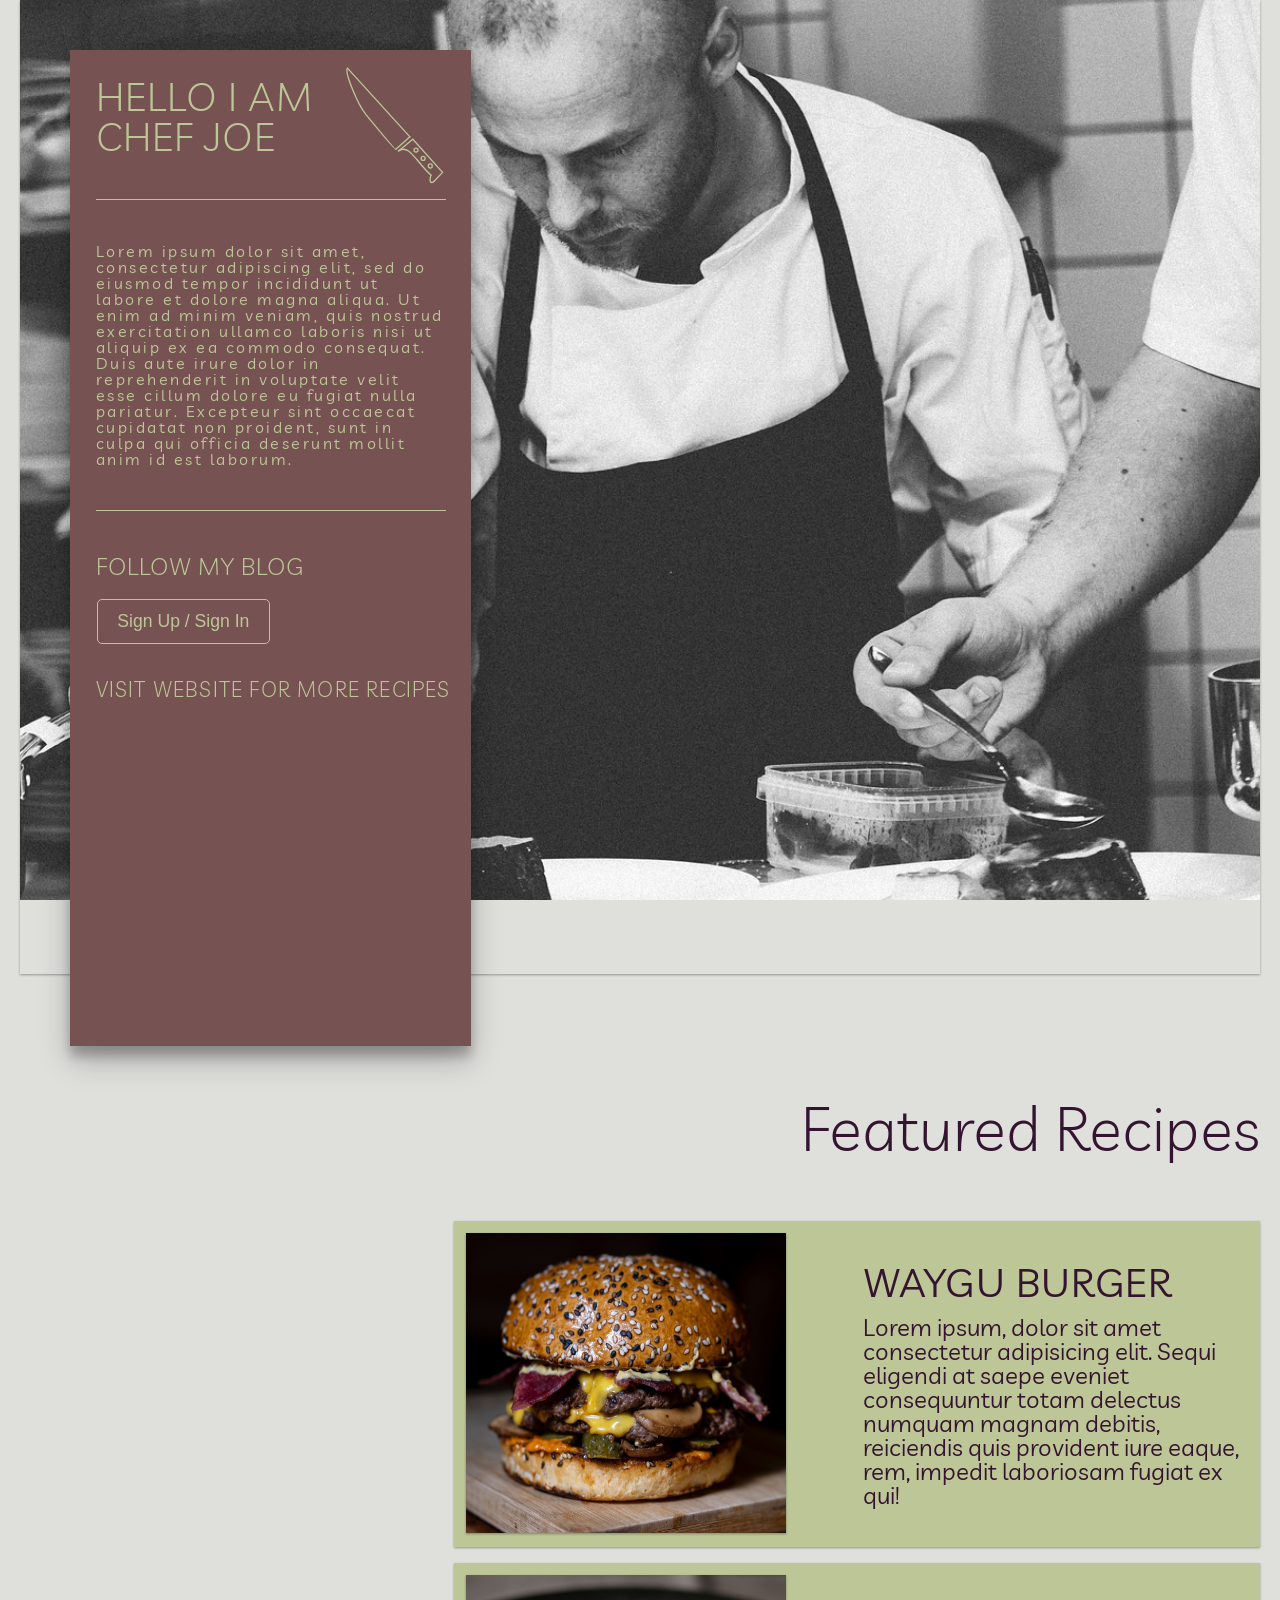
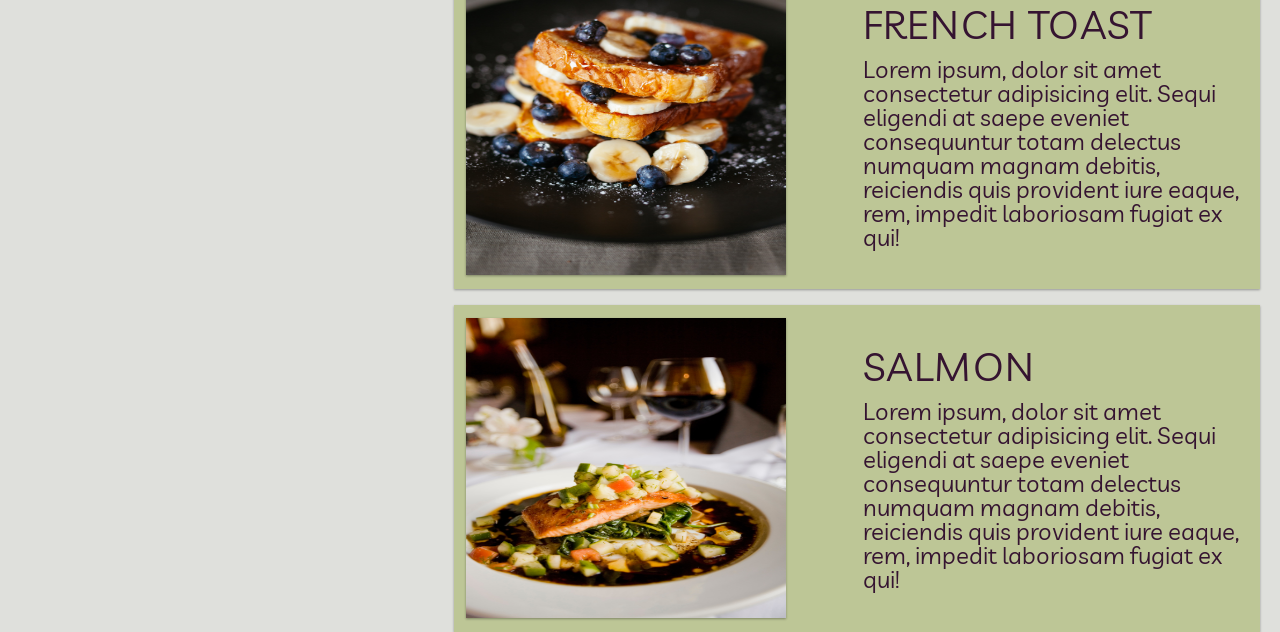
==== commit d0b658f7: "final push" ====
--- a/Chef-portfolio/index.html
+++ b/Chef-portfolio/index.html
@@ -19,105 +19,111 @@
         <![endif]-->
   
         <div class="wrapper">
-                <div class="tittleContainer">
-                        <h1 class="introTittle">
-                            Hello I Am
-                        </h1> 
+            <section class="introSect">
+                    <div class="tittleContainer">
+                            <h1 class="introTittle">
+                                Hello I Am
+                            </h1> 
+        
+                            <svg width="150px" height="150px" viewBox="0 0 400 400" version="1.1" xmlns="http://www.w3.org/2000/svg" xmlns:xlink="http://www.w3.org/1999/xlink" xml:space="preserve" xmlns:serif="http://www.serif.com/" style="fill-rule:evenodd;clip-rule:evenodd;stroke-linecap:round;stroke-linejoin:round;stroke-miterlimit:1.5;">
+                                <style>
+                                        g {
+                                            stroke-dasharray: 1000;
+                                            stroke-dashoffset: 1000;
+                                            animation: dash 5s  forwards;
+                                          }
+                                          
+                                          @keyframes dash {
+                                            to {
+                                              stroke-dashoffset: 100;
+                                            }
+                                          }
+                                        </style>
+                                        <g>
+                                                <g>
+                                                    <path d="M70.484,48.809L71.701,49.595L237.14,231.569" style="fill:rgb(128,128,128);fill-opacity:0;stroke:rgb(189,198,150);stroke-width:3.5px;"/>
+                                                    <path d="M237.14,231.569L199.64,264.71" style="fill:none;stroke:rgb(189,198,150);stroke-width:3.5px;"/>
+                                                    <path d="M199.64,264.71C196.429,266.611 145.866,203.527 120.423,172.791C96.358,143.719 62.657,58.501 70.409,48.844" style="fill:rgb(128,128,128);fill-opacity:0;stroke:rgb(189,198,150);stroke-width:3.5px;"/>
+                                                    <path d="M206.518,269.116C219.287,258.735 244.824,237.972 244.824,237.972" style="fill:rgb(128,128,128);fill-opacity:0;stroke:rgb(189,198,150);stroke-width:3.5px;"/>
+                                                    <path d="M324.179,326.259L244.824,237.972" style="fill:none;stroke:rgb(189,198,150);stroke-width:3.5px;"/>
+                                                    <path d="M301.068,350.695L324.179,326.259" style="fill:none;stroke:rgb(189,198,150);stroke-width:3.5px;"/>
+                                                    <path d="M293.337,333.644C287.033,353.237 293.609,356.626 301.068,350.695" style="fill:rgb(128,128,128);fill-opacity:0;stroke:rgb(189,198,150);stroke-width:3.5px;"/>
+                                                    <path d="M206.485,269.186C235.616,249.663 252.779,297.116 293.358,333.971" style="fill:rgb(128,128,128);fill-opacity:0;stroke:rgb(189,198,150);stroke-width:3.5px;"/>
+                                                </g>
+                                                <g transform="matrix(1,0,0,1,5.61299,3.73601)">
+                                                    <ellipse cx="247.757" cy="263.175" rx="5.335" ry="5.445" style="fill:rgb(128,128,128);fill-opacity:0;stroke:rgb(189,198,150);stroke-width:3.5px;"/>
+                                                </g>
+                                                <g transform="matrix(1,0,0,1,24.5684,25.8959)">
+                                                    <ellipse cx="247.757" cy="263.175" rx="5.335" ry="5.445" style="fill:rgb(128,128,128);fill-opacity:0;stroke:rgb(189,198,150);stroke-width:3.5px;"/>
+                                                </g>
+                                                <g transform="matrix(1,0,0,1,43.7061,46.1448)">
+                                                    <ellipse cx="247.757" cy="263.175" rx="5.335" ry="5.445" style="fill:rgb(128,128,128);fill-opacity:0;stroke:rgb(189,198,150);stroke-width:3.5px;"/>
+                                                </g>
+                                            </g>
+                            </svg>
+        
+                            <h1>
+                                    chef joe
+                                </h1>
+        
+                            <div class="line"></div>
+                            <p>
+                                Lorem ipsum dolor sit amet, consectetur adipiscing elit, sed do eiusmod tempor incididunt ut labore et dolore magna aliqua. Ut enim ad minim veniam, quis nostrud exercitation ullamco laboris nisi ut aliquip ex ea commodo consequat. Duis aute irure dolor in reprehenderit in voluptate velit esse cillum dolore eu fugiat nulla pariatur. Excepteur sint occaecat cupidatat non proident, sunt in culpa qui officia deserunt mollit anim id est laborum.
+                            </p>
+                            <div class="line"></div>
+                            
+                            <h2>
+                                follow my blog
+                            </h2>
+        
+                            <button style="margin-bottom: 10%;">
+                               Sign Up / Sign In
+                            </button>
     
-                        <svg width="150px" height="150px" viewBox="0 0 400 400" version="1.1" xmlns="http://www.w3.org/2000/svg" xmlns:xlink="http://www.w3.org/1999/xlink" xml:space="preserve" xmlns:serif="http://www.serif.com/" style="fill-rule:evenodd;clip-rule:evenodd;stroke-linecap:round;stroke-linejoin:round;stroke-miterlimit:1.5;">
-                            <style>
-                                    g {
-                                        stroke-dasharray: 1000;
-                                        stroke-dashoffset: 1000;
-                                        animation: dash 5s  forwards;
-                                      }
-                                      
-                                      @keyframes dash {
-                                        to {
-                                          stroke-dashoffset: 100;
-                                        }
-                                      }
-                                    </style>
-                                    <g>
-                                            <g>
-                                                <path d="M70.484,48.809L71.701,49.595L237.14,231.569" style="fill:rgb(128,128,128);fill-opacity:0;stroke:rgb(189,198,150);stroke-width:3.5px;"/>
-                                                <path d="M237.14,231.569L199.64,264.71" style="fill:none;stroke:rgb(189,198,150);stroke-width:3.5px;"/>
-                                                <path d="M199.64,264.71C196.429,266.611 145.866,203.527 120.423,172.791C96.358,143.719 62.657,58.501 70.409,48.844" style="fill:rgb(128,128,128);fill-opacity:0;stroke:rgb(189,198,150);stroke-width:3.5px;"/>
-                                                <path d="M206.518,269.116C219.287,258.735 244.824,237.972 244.824,237.972" style="fill:rgb(128,128,128);fill-opacity:0;stroke:rgb(189,198,150);stroke-width:3.5px;"/>
-                                                <path d="M324.179,326.259L244.824,237.972" style="fill:none;stroke:rgb(189,198,150);stroke-width:3.5px;"/>
-                                                <path d="M301.068,350.695L324.179,326.259" style="fill:none;stroke:rgb(189,198,150);stroke-width:3.5px;"/>
-                                                <path d="M293.337,333.644C287.033,353.237 293.609,356.626 301.068,350.695" style="fill:rgb(128,128,128);fill-opacity:0;stroke:rgb(189,198,150);stroke-width:3.5px;"/>
-                                                <path d="M206.485,269.186C235.616,249.663 252.779,297.116 293.358,333.971" style="fill:rgb(128,128,128);fill-opacity:0;stroke:rgb(189,198,150);stroke-width:3.5px;"/>
-                                            </g>
-                                            <g transform="matrix(1,0,0,1,5.61299,3.73601)">
-                                                <ellipse cx="247.757" cy="263.175" rx="5.335" ry="5.445" style="fill:rgb(128,128,128);fill-opacity:0;stroke:rgb(189,198,150);stroke-width:3.5px;"/>
-                                            </g>
-                                            <g transform="matrix(1,0,0,1,24.5684,25.8959)">
-                                                <ellipse cx="247.757" cy="263.175" rx="5.335" ry="5.445" style="fill:rgb(128,128,128);fill-opacity:0;stroke:rgb(189,198,150);stroke-width:3.5px;"/>
-                                            </g>
-                                            <g transform="matrix(1,0,0,1,43.7061,46.1448)">
-                                                <ellipse cx="247.757" cy="263.175" rx="5.335" ry="5.445" style="fill:rgb(128,128,128);fill-opacity:0;stroke:rgb(189,198,150);stroke-width:3.5px;"/>
-                                            </g>
-                                        </g>
-                        </svg>
-    
-                        <h1>
-                                chef joe
-                            </h1>
-    
-                        <div class="line"></div>
-                        <p>
-                            Lorem ipsum dolor sit amet, consectetur adipiscing elit, sed do eiusmod tempor incididunt ut labore et dolore magna aliqua. Ut enim ad minim veniam, quis nostrud exercitation ullamco laboris nisi ut aliquip ex ea commodo consequat. Duis aute irure dolor in reprehenderit in voluptate velit esse cillum dolore eu fugiat nulla pariatur. Excepteur sint occaecat cupidatat non proident, sunt in culpa qui officia deserunt mollit anim id est laborum.
-                        </p>
-                        <div class="line"></div>
-                        
-                        <h2>
-                            follow my blog
-                        </h2>
-    
-                        <button >
-                           Sign Up / Sign In
-                        </button>
-    
-    
-                        <div class="mask" role="dialog"></div>
-                        <div class="modal" role="alert">
-                            <button class="close">X</button>
-                            <button class="next">Sign In</button>
-                            <div class="signUpWrapper">
-                                <h2>create account</h2>
-                                <form action="">
-                                    <fieldset>
-                                        <input type="text" placeholder="..." autocomplete="off" required>
-                                        <hr>
-                                        <label>First Name</label>
-                                    </fieldset>
-                                          
-                                    <fieldset>
-                                        <input type="text" placeholder="..." autocomplete="off" required>
-                                        <hr>
-                                        <label>Last Name</label>
-                                    </fieldset>
-    
-                                    <fieldset>
-                                        <input type="text" placeholder="..." autocomplete="off" required>
-                                        <hr>
-                                        <label>Password</label>
-                                    </fieldset>
-    
-                                    <fieldset>
-                                        <input type="text" placeholder="..." autocomplete="off" required>
-                                        <hr>
-                                        <label>User Name</label>
-                                    </fieldset>
-                                </form>
-                            </div>
-                            <div class="signInWrapper">
-                                
-                            </div>
-                          </div>
-                    </div>
-            <section class="introSect"></section>
+                            <a href="chef-port.netlify.com"> Visit Website for More Recipes</a>
+                            
+        
+        
+                            <div class="mask" role="dialog"></div>
+                            <div class="modal" role="alert">
+                                <button class="close">X</button>
+                                <button class="next">Sign In</button>
+                                <div class="signUpWrapper">
+                                    <h2>create account</h2>
+                                    <form action="">
+                                        <fieldset>
+                                            <input type="text" placeholder="..." autocomplete="off" required>
+                                            <hr>
+                                            <label>First Name</label>
+                                        </fieldset>
+                                              
+                                        <fieldset>
+                                            <input type="text" placeholder="..." autocomplete="off" required>
+                                            <hr>
+                                            <label>Last Name</label>
+                                        </fieldset>
+        
+                                        <fieldset>
+                                            <input type="text" placeholder="..." autocomplete="off" required>
+                                            <hr>
+                                            <label>Password</label>
+                                        </fieldset>
+        
+                                        <fieldset>
+                                            <input type="text" placeholder="..." autocomplete="off" required>
+                                            <hr>
+                                            <label>User Name</label>
+                                        </fieldset>
+                                    </form>
+                                </div>
+                                <div class="signInWrapper">
+                                    
+                                </div>
+                              </div>
+                        </div>
+            </section>
+
+            
 
             <section class="expSect">
                 <h2>
--- a/Chef-portfolio/css/main.css
+++ b/Chef-portfolio/css/main.css
@@ -114,11 +114,28 @@
           justify-content: flex-start;
   margin-right: auto;
   margin-left: auto;
-  max-width: 1500px;
+  max-width: 100vw;
   padding-left: 20px;
   padding-right: 20px;
   -webkit-animation: fadein 2s;
           animation: fadein 2s;
+}
+
+@media only screen and (max-width: 768px) {
+  body .wrapper {
+    padding-left: 5px;
+    padding-right: 5px;
+  }
+}
+
+@media only screen and (max-width: 500px) {
+  body .wrapper {
+    max-width: 100%;
+    padding-left: 5px;
+    padding-right: 5px;
+    -webkit-animation: fadein 2s;
+            animation: fadein 2s;
+  }
 }
 
 body .wrapper .line {
@@ -142,10 +159,30 @@
   z-index: 3;
 }
 
+@media only screen and (max-width: 500px) {
+  body .wrapper .tittleContainer {
+    position: relative;
+    height: 85%;
+  }
+}
+
+@media only screen and (max-width: 768px) {
+  body .wrapper .tittleContainer {
+    max-width: 325px;
+  }
+}
+
 body .wrapper .tittleContainer svg {
   position: absolute;
   right: 0;
   top: 0%;
+}
+
+@media only screen and (max-width: 768px) {
+  body .wrapper .tittleContainer svg {
+    width: 125px;
+    height: 125px;
+  }
 }
 
 body .wrapper .tittleContainer h1 {
@@ -154,6 +191,12 @@
   font-weight: 300;
   letter-spacing: 1px;
   display: block;
+}
+
+@media only screen and (max-width: 768px) {
+  body .wrapper .tittleContainer h1 {
+    font-size: 2em;
+  }
 }
 
 body .wrapper .tittleContainer h2 {
@@ -168,6 +211,22 @@
 body .wrapper .tittleContainer p {
   font-size: 1em;
   letter-spacing: 2.5px;
+}
+
+body .wrapper .tittleContainer a {
+  text-decoration: none;
+  color: #BDC696;
+  text-transform: uppercase;
+  font-size: 1.3em;
+  white-space: nowrap;
+  font-weight: 300;
+  letter-spacing: 1.2px;
+}
+
+@media only screen and (max-width: 768px) {
+  body .wrapper .tittleContainer a {
+    font-size: 1em;
+  }
 }
 
 body .wrapper .tittleContainer button {
@@ -180,6 +239,7 @@
   transition: all ease .3s;
   font-size: 1.1rem;
   border-radius: 5px;
+  border: solid 1px #BDC696;
   color: #BDC696;
 }
 
@@ -224,6 +284,14 @@
           box-shadow: 0 1px 3px rgba(0, 0, 0, 0.12), 0 1px 2px rgba(0, 0, 0, 0.24);
 }
 
+@media only screen and (max-width: 500px) {
+  body .wrapper .tittleContainer .modal {
+    position: absolute;
+    width: 500px;
+    height: 500px;
+  }
+}
+
 body .wrapper .tittleContainer .modal .next {
   position: absolute;
   right: 0%;
@@ -383,7 +451,6 @@
 
 body .wrapper .introSect {
   height: 100vh;
-  width: 100vw;
   padding: 3%;
   color: #BDC696;
   background-image: url(../../img/chef.jpg);
@@ -396,6 +463,29 @@
   z-index: 1;
 }
 
+@media only screen and (max-width: 500px) {
+  body .wrapper .introSect {
+    height: 100vh;
+    width: 100vw;
+    color: #BDC696;
+    background-image: url(../../img/chef.jpg);
+    background-attachment: fixed;
+    -webkit-box-shadow: 0 1px 3px rgba(0, 0, 0, 0.12), 0 1px 2px rgba(0, 0, 0, 0.24);
+            box-shadow: 0 1px 3px rgba(0, 0, 0, 0.12), 0 1px 2px rgba(0, 0, 0, 0.24);
+    background-repeat: no-repeat;
+    background-size: cover;
+    background-position: center;
+    z-index: 1;
+  }
+}
+
+@media only screen and (max-width: 768px) {
+  body .wrapper .introSect {
+    background-image: url(../../img/chef-1245676_640.jpg);
+    background-position: left;
+  }
+}
+
 body .wrapper .expSect {
   display: -webkit-box;
   display: -ms-flexbox;
@@ -411,14 +501,38 @@
       -ms-flex-align: end;
           align-items: flex-end;
   margin-top: 10%;
-  height: 65vw;
-  width: 100%;
+  height: 65vh;
   color: #351431;
   z-index: 2;
 }
 
+@media only screen and (max-width: 768px) {
+  body .wrapper .expSect {
+    height: 100vh;
+    width: 100%;
+  }
+}
+
+@media only screen and (max-width: 500px) {
+  body .wrapper .expSect {
+    -webkit-box-pack: center;
+        -ms-flex-pack: center;
+            justify-content: center;
+    -webkit-box-align: center;
+        -ms-flex-align: center;
+            align-items: center;
+  }
+}
+
 body .wrapper .expSect h2 {
-  font-size: 3em;
+  font-size: 3.8em;
+  font-weight: 300;
+}
+
+@media only screen and (max-width: 768px) {
+  body .wrapper .expSect h2 {
+    font-size: 2.8em;
+  }
 }
 
 body .wrapper .expSect .recipeWrapper {
@@ -435,6 +549,18 @@
       grid-template-areas: "recipe1" "recipe2" "recipe3";
 }
 
+@media only screen and (max-width: 768px) {
+  body .wrapper .expSect .recipeWrapper {
+    width: 50%;
+  }
+}
+
+@media only screen and (max-width: 500px) {
+  body .wrapper .expSect .recipeWrapper {
+    width: 100%;
+  }
+}
+
 body .wrapper .expSect .recipeCard {
   display: -webkit-box;
   display: -ms-flexbox;
@@ -456,6 +582,12 @@
           box-shadow: 0 1px 3px rgba(0, 0, 0, 0.12), 0 1px 2px rgba(0, 0, 0, 0.24);
 }
 
+@media only screen and (max-width: 768px) {
+  body .wrapper .expSect .recipeCard {
+    padding: 1%;
+  }
+}
+
 body .wrapper .expSect .recipeCard .imgContainer {
   width: 50%;
   height: 100%;
@@ -470,6 +602,15 @@
           box-shadow: 0 1px 3px rgba(0, 0, 0, 0.12), 0 1px 2px rgba(0, 0, 0, 0.24);
 }
 
+@media only screen and (max-width: 768px) {
+  body .wrapper .expSect .recipeCard .imgContainer img {
+    min-width: 180px;
+    max-width: 180px;
+    max-height: 200px;
+    min-height: 200px;
+  }
+}
+
 body .wrapper .expSect .recipeCard .textWrapper {
   width: 50%;
   display: -webkit-box;
@@ -486,14 +627,26 @@
 }
 
 body .wrapper .expSect .recipeCard h3 {
-  font-size: 2.2em;
+  font-size: 2.5em;
   text-transform: uppercase;
   letter-spacing: 1.2px;
 }
 
+@media only screen and (max-width: 768px) {
+  body .wrapper .expSect .recipeCard h3 {
+    font-size: 1.8em;
+  }
+}
+
 body .wrapper .expSect .recipeCard p {
   margin-top: 3.5%;
-  font-size: 1.2em;
+  font-size: 1.5em;
+}
+
+@media only screen and (max-width: 768px) {
+  body .wrapper .expSect .recipeCard p {
+    font-size: 1em;
+  }
 }
 
 body .wrapper .expSect .recipe1 {
@@ -531,43 +684,4 @@
     opacity: 1;
   }
 }
-
-body footer nav {
-  width: 100%;
-  height: 10vh;
-  display: -webkit-box;
-  display: -ms-flexbox;
-  display: flex;
-  -webkit-box-orient: horizontal;
-  -webkit-box-direction: normal;
-      -ms-flex-direction: row;
-          flex-direction: row;
-  -webkit-box-shadow: 0 10px 20px rgba(0, 0, 0, 0.19), 0 6px 6px rgba(0, 0, 0, 0.23);
-          box-shadow: 0 10px 20px rgba(0, 0, 0, 0.19), 0 6px 6px rgba(0, 0, 0, 0.23);
-}
-
-body footer nav ul {
-  display: -webkit-box;
-  display: -ms-flexbox;
-  display: flex;
-  -ms-flex-pack: distribute;
-      justify-content: space-around;
-  -webkit-box-align: center;
-      -ms-flex-align: center;
-          align-items: center;
-  -webkit-box-orient: horizontal;
-  -webkit-box-direction: normal;
-      -ms-flex-direction: row;
-          flex-direction: row;
-  width: 100%;
-}
-
-body footer nav ul li a {
-  color: #351431;
-  text-decoration: none;
-  font-size: 1.2em;
-  font-weight: 300;
-  letter-spacing: 2.5px;
-  text-transform: uppercase;
-}
 /*# sourceMappingURL=main.css.map */
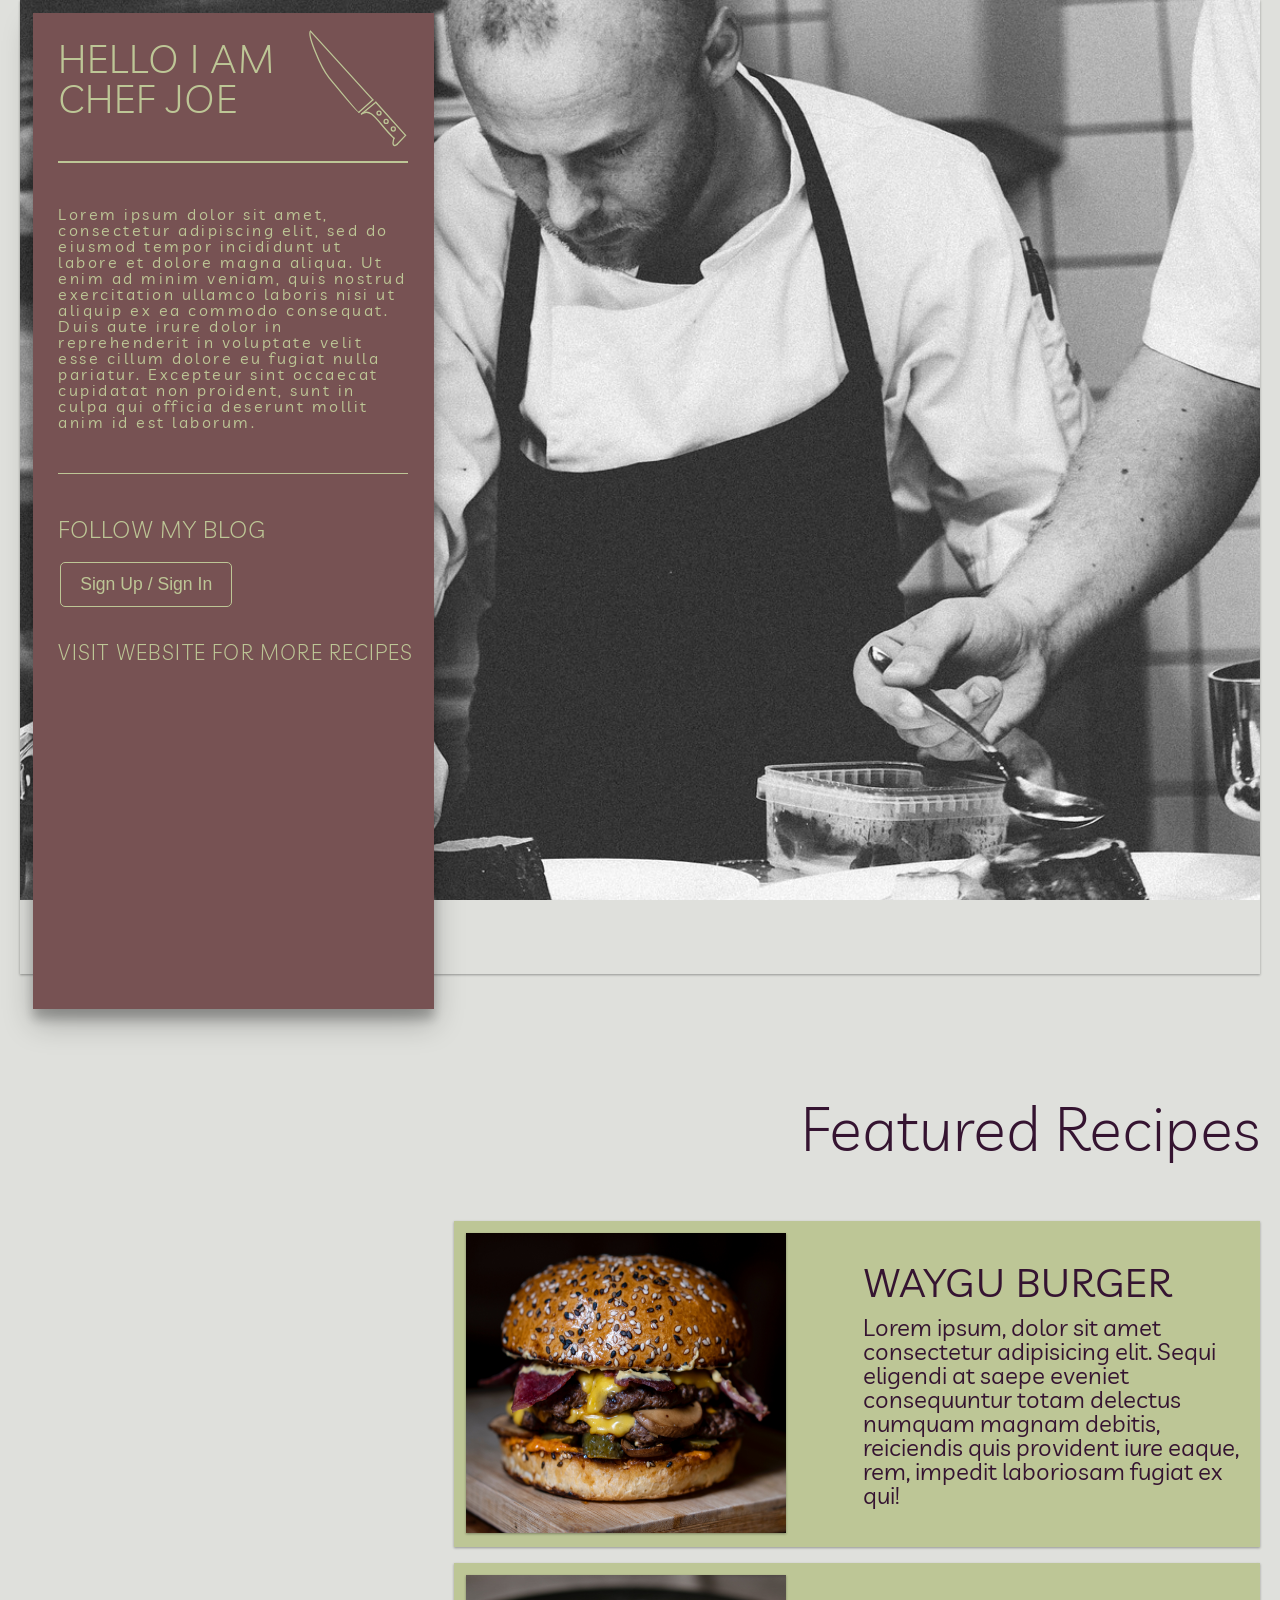
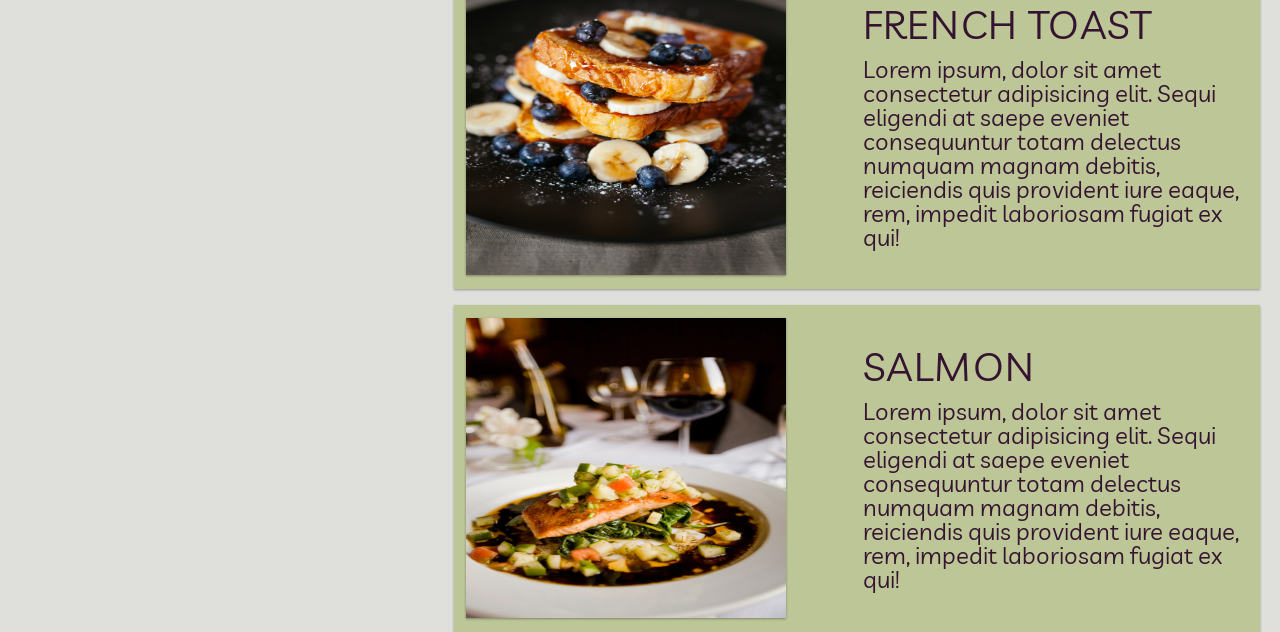
==== commit 52df205b: "final push" ====
--- a/Chef-portfolio/index.html
+++ b/Chef-portfolio/index.html
@@ -19,108 +19,108 @@
         <![endif]-->
   
         <div class="wrapper">
+                <div class="tittleContainer">
+                        <h1 class="introTittle">
+                            Hello I Am
+                        </h1> 
+    
+                        <svg width="150px" height="150px" viewBox="0 0 400 400" version="1.1" xmlns="http://www.w3.org/2000/svg" xmlns:xlink="http://www.w3.org/1999/xlink" xml:space="preserve" xmlns:serif="http://www.serif.com/" style="fill-rule:evenodd;clip-rule:evenodd;stroke-linecap:round;stroke-linejoin:round;stroke-miterlimit:1.5;">
+                            <style>
+                                    g {
+                                        stroke-dasharray: 1000;
+                                        stroke-dashoffset: 1000;
+                                        animation: dash 5s  forwards;
+                                      }
+                                      
+                                      @keyframes dash {
+                                        to {
+                                          stroke-dashoffset: 100;
+                                        }
+                                      }
+                                    </style>
+                                    <g>
+                                            <g>
+                                                <path d="M70.484,48.809L71.701,49.595L237.14,231.569" style="fill:rgb(128,128,128);fill-opacity:0;stroke:rgb(189,198,150);stroke-width:3.5px;"/>
+                                                <path d="M237.14,231.569L199.64,264.71" style="fill:none;stroke:rgb(189,198,150);stroke-width:3.5px;"/>
+                                                <path d="M199.64,264.71C196.429,266.611 145.866,203.527 120.423,172.791C96.358,143.719 62.657,58.501 70.409,48.844" style="fill:rgb(128,128,128);fill-opacity:0;stroke:rgb(189,198,150);stroke-width:3.5px;"/>
+                                                <path d="M206.518,269.116C219.287,258.735 244.824,237.972 244.824,237.972" style="fill:rgb(128,128,128);fill-opacity:0;stroke:rgb(189,198,150);stroke-width:3.5px;"/>
+                                                <path d="M324.179,326.259L244.824,237.972" style="fill:none;stroke:rgb(189,198,150);stroke-width:3.5px;"/>
+                                                <path d="M301.068,350.695L324.179,326.259" style="fill:none;stroke:rgb(189,198,150);stroke-width:3.5px;"/>
+                                                <path d="M293.337,333.644C287.033,353.237 293.609,356.626 301.068,350.695" style="fill:rgb(128,128,128);fill-opacity:0;stroke:rgb(189,198,150);stroke-width:3.5px;"/>
+                                                <path d="M206.485,269.186C235.616,249.663 252.779,297.116 293.358,333.971" style="fill:rgb(128,128,128);fill-opacity:0;stroke:rgb(189,198,150);stroke-width:3.5px;"/>
+                                            </g>
+                                            <g transform="matrix(1,0,0,1,5.61299,3.73601)">
+                                                <ellipse cx="247.757" cy="263.175" rx="5.335" ry="5.445" style="fill:rgb(128,128,128);fill-opacity:0;stroke:rgb(189,198,150);stroke-width:3.5px;"/>
+                                            </g>
+                                            <g transform="matrix(1,0,0,1,24.5684,25.8959)">
+                                                <ellipse cx="247.757" cy="263.175" rx="5.335" ry="5.445" style="fill:rgb(128,128,128);fill-opacity:0;stroke:rgb(189,198,150);stroke-width:3.5px;"/>
+                                            </g>
+                                            <g transform="matrix(1,0,0,1,43.7061,46.1448)">
+                                                <ellipse cx="247.757" cy="263.175" rx="5.335" ry="5.445" style="fill:rgb(128,128,128);fill-opacity:0;stroke:rgb(189,198,150);stroke-width:3.5px;"/>
+                                            </g>
+                                        </g>
+                        </svg>
+    
+                        <h1>
+                                chef joe
+                            </h1>
+    
+                        <div class="line"></div>
+                        <p>
+                            Lorem ipsum dolor sit amet, consectetur adipiscing elit, sed do eiusmod tempor incididunt ut labore et dolore magna aliqua. Ut enim ad minim veniam, quis nostrud exercitation ullamco laboris nisi ut aliquip ex ea commodo consequat. Duis aute irure dolor in reprehenderit in voluptate velit esse cillum dolore eu fugiat nulla pariatur. Excepteur sint occaecat cupidatat non proident, sunt in culpa qui officia deserunt mollit anim id est laborum.
+                        </p>
+                        <div class="line"></div>
+                        
+                        <h2>
+                            follow my blog
+                        </h2>
+    
+                        <button style="margin-bottom: 10%;">
+                           Sign Up / Sign In
+                        </button>
+
+                        <a href="chef-port.netlify.com"> Visit Website for More Recipes</a>
+                        
+    
+    
+                        <div class="mask" role="dialog"></div>
+                        <div class="modal" role="alert">
+                            <button class="close">X</button>
+                            <button class="next">Sign In</button>
+                            <div class="signUpWrapper">
+                                <h2>create account</h2>
+                                <form action="">
+                                    <fieldset>
+                                        <input type="text" placeholder="..." autocomplete="off" required>
+                                        <hr>
+                                        <label>First Name</label>
+                                    </fieldset>
+                                          
+                                    <fieldset>
+                                        <input type="text" placeholder="..." autocomplete="off" required>
+                                        <hr>
+                                        <label>Last Name</label>
+                                    </fieldset>
+    
+                                    <fieldset>
+                                        <input type="text" placeholder="..." autocomplete="off" required>
+                                        <hr>
+                                        <label>Password</label>
+                                    </fieldset>
+    
+                                    <fieldset>
+                                        <input type="text" placeholder="..." autocomplete="off" required>
+                                        <hr>
+                                        <label>User Name</label>
+                                    </fieldset>
+                                </form>
+                            </div>
+                            <div class="signInWrapper">
+                                
+                            </div>
+                          </div>
+                    </div>
             <section class="introSect">
-                    <div class="tittleContainer">
-                            <h1 class="introTittle">
-                                Hello I Am
-                            </h1> 
-        
-                            <svg width="150px" height="150px" viewBox="0 0 400 400" version="1.1" xmlns="http://www.w3.org/2000/svg" xmlns:xlink="http://www.w3.org/1999/xlink" xml:space="preserve" xmlns:serif="http://www.serif.com/" style="fill-rule:evenodd;clip-rule:evenodd;stroke-linecap:round;stroke-linejoin:round;stroke-miterlimit:1.5;">
-                                <style>
-                                        g {
-                                            stroke-dasharray: 1000;
-                                            stroke-dashoffset: 1000;
-                                            animation: dash 5s  forwards;
-                                          }
-                                          
-                                          @keyframes dash {
-                                            to {
-                                              stroke-dashoffset: 100;
-                                            }
-                                          }
-                                        </style>
-                                        <g>
-                                                <g>
-                                                    <path d="M70.484,48.809L71.701,49.595L237.14,231.569" style="fill:rgb(128,128,128);fill-opacity:0;stroke:rgb(189,198,150);stroke-width:3.5px;"/>
-                                                    <path d="M237.14,231.569L199.64,264.71" style="fill:none;stroke:rgb(189,198,150);stroke-width:3.5px;"/>
-                                                    <path d="M199.64,264.71C196.429,266.611 145.866,203.527 120.423,172.791C96.358,143.719 62.657,58.501 70.409,48.844" style="fill:rgb(128,128,128);fill-opacity:0;stroke:rgb(189,198,150);stroke-width:3.5px;"/>
-                                                    <path d="M206.518,269.116C219.287,258.735 244.824,237.972 244.824,237.972" style="fill:rgb(128,128,128);fill-opacity:0;stroke:rgb(189,198,150);stroke-width:3.5px;"/>
-                                                    <path d="M324.179,326.259L244.824,237.972" style="fill:none;stroke:rgb(189,198,150);stroke-width:3.5px;"/>
-                                                    <path d="M301.068,350.695L324.179,326.259" style="fill:none;stroke:rgb(189,198,150);stroke-width:3.5px;"/>
-                                                    <path d="M293.337,333.644C287.033,353.237 293.609,356.626 301.068,350.695" style="fill:rgb(128,128,128);fill-opacity:0;stroke:rgb(189,198,150);stroke-width:3.5px;"/>
-                                                    <path d="M206.485,269.186C235.616,249.663 252.779,297.116 293.358,333.971" style="fill:rgb(128,128,128);fill-opacity:0;stroke:rgb(189,198,150);stroke-width:3.5px;"/>
-                                                </g>
-                                                <g transform="matrix(1,0,0,1,5.61299,3.73601)">
-                                                    <ellipse cx="247.757" cy="263.175" rx="5.335" ry="5.445" style="fill:rgb(128,128,128);fill-opacity:0;stroke:rgb(189,198,150);stroke-width:3.5px;"/>
-                                                </g>
-                                                <g transform="matrix(1,0,0,1,24.5684,25.8959)">
-                                                    <ellipse cx="247.757" cy="263.175" rx="5.335" ry="5.445" style="fill:rgb(128,128,128);fill-opacity:0;stroke:rgb(189,198,150);stroke-width:3.5px;"/>
-                                                </g>
-                                                <g transform="matrix(1,0,0,1,43.7061,46.1448)">
-                                                    <ellipse cx="247.757" cy="263.175" rx="5.335" ry="5.445" style="fill:rgb(128,128,128);fill-opacity:0;stroke:rgb(189,198,150);stroke-width:3.5px;"/>
-                                                </g>
-                                            </g>
-                            </svg>
-        
-                            <h1>
-                                    chef joe
-                                </h1>
-        
-                            <div class="line"></div>
-                            <p>
-                                Lorem ipsum dolor sit amet, consectetur adipiscing elit, sed do eiusmod tempor incididunt ut labore et dolore magna aliqua. Ut enim ad minim veniam, quis nostrud exercitation ullamco laboris nisi ut aliquip ex ea commodo consequat. Duis aute irure dolor in reprehenderit in voluptate velit esse cillum dolore eu fugiat nulla pariatur. Excepteur sint occaecat cupidatat non proident, sunt in culpa qui officia deserunt mollit anim id est laborum.
-                            </p>
-                            <div class="line"></div>
-                            
-                            <h2>
-                                follow my blog
-                            </h2>
-        
-                            <button style="margin-bottom: 10%;">
-                               Sign Up / Sign In
-                            </button>
-    
-                            <a href="chef-port.netlify.com"> Visit Website for More Recipes</a>
-                            
-        
-        
-                            <div class="mask" role="dialog"></div>
-                            <div class="modal" role="alert">
-                                <button class="close">X</button>
-                                <button class="next">Sign In</button>
-                                <div class="signUpWrapper">
-                                    <h2>create account</h2>
-                                    <form action="">
-                                        <fieldset>
-                                            <input type="text" placeholder="..." autocomplete="off" required>
-                                            <hr>
-                                            <label>First Name</label>
-                                        </fieldset>
-                                              
-                                        <fieldset>
-                                            <input type="text" placeholder="..." autocomplete="off" required>
-                                            <hr>
-                                            <label>Last Name</label>
-                                        </fieldset>
-        
-                                        <fieldset>
-                                            <input type="text" placeholder="..." autocomplete="off" required>
-                                            <hr>
-                                            <label>Password</label>
-                                        </fieldset>
-        
-                                        <fieldset>
-                                            <input type="text" placeholder="..." autocomplete="off" required>
-                                            <hr>
-                                            <label>User Name</label>
-                                        </fieldset>
-                                    </form>
-                                </div>
-                                <div class="signInWrapper">
-                                    
-                                </div>
-                              </div>
-                        </div>
             </section>
 
             
--- a/Chef-portfolio/css/main.css
+++ b/Chef-portfolio/css/main.css
@@ -453,7 +453,7 @@
   height: 100vh;
   padding: 3%;
   color: #BDC696;
-  background-image: url(../../img/chef.jpg);
+  background-image: url("../../img/chef.jpg");
   background-attachment: fixed;
   -webkit-box-shadow: 0 1px 3px rgba(0, 0, 0, 0.12), 0 1px 2px rgba(0, 0, 0, 0.24);
           box-shadow: 0 1px 3px rgba(0, 0, 0, 0.12), 0 1px 2px rgba(0, 0, 0, 0.24);
@@ -468,7 +468,7 @@
     height: 100vh;
     width: 100vw;
     color: #BDC696;
-    background-image: url(../../img/chef.jpg);
+    background-image: url("../../img/chef.jpg");
     background-attachment: fixed;
     -webkit-box-shadow: 0 1px 3px rgba(0, 0, 0, 0.12), 0 1px 2px rgba(0, 0, 0, 0.24);
             box-shadow: 0 1px 3px rgba(0, 0, 0, 0.12), 0 1px 2px rgba(0, 0, 0, 0.24);
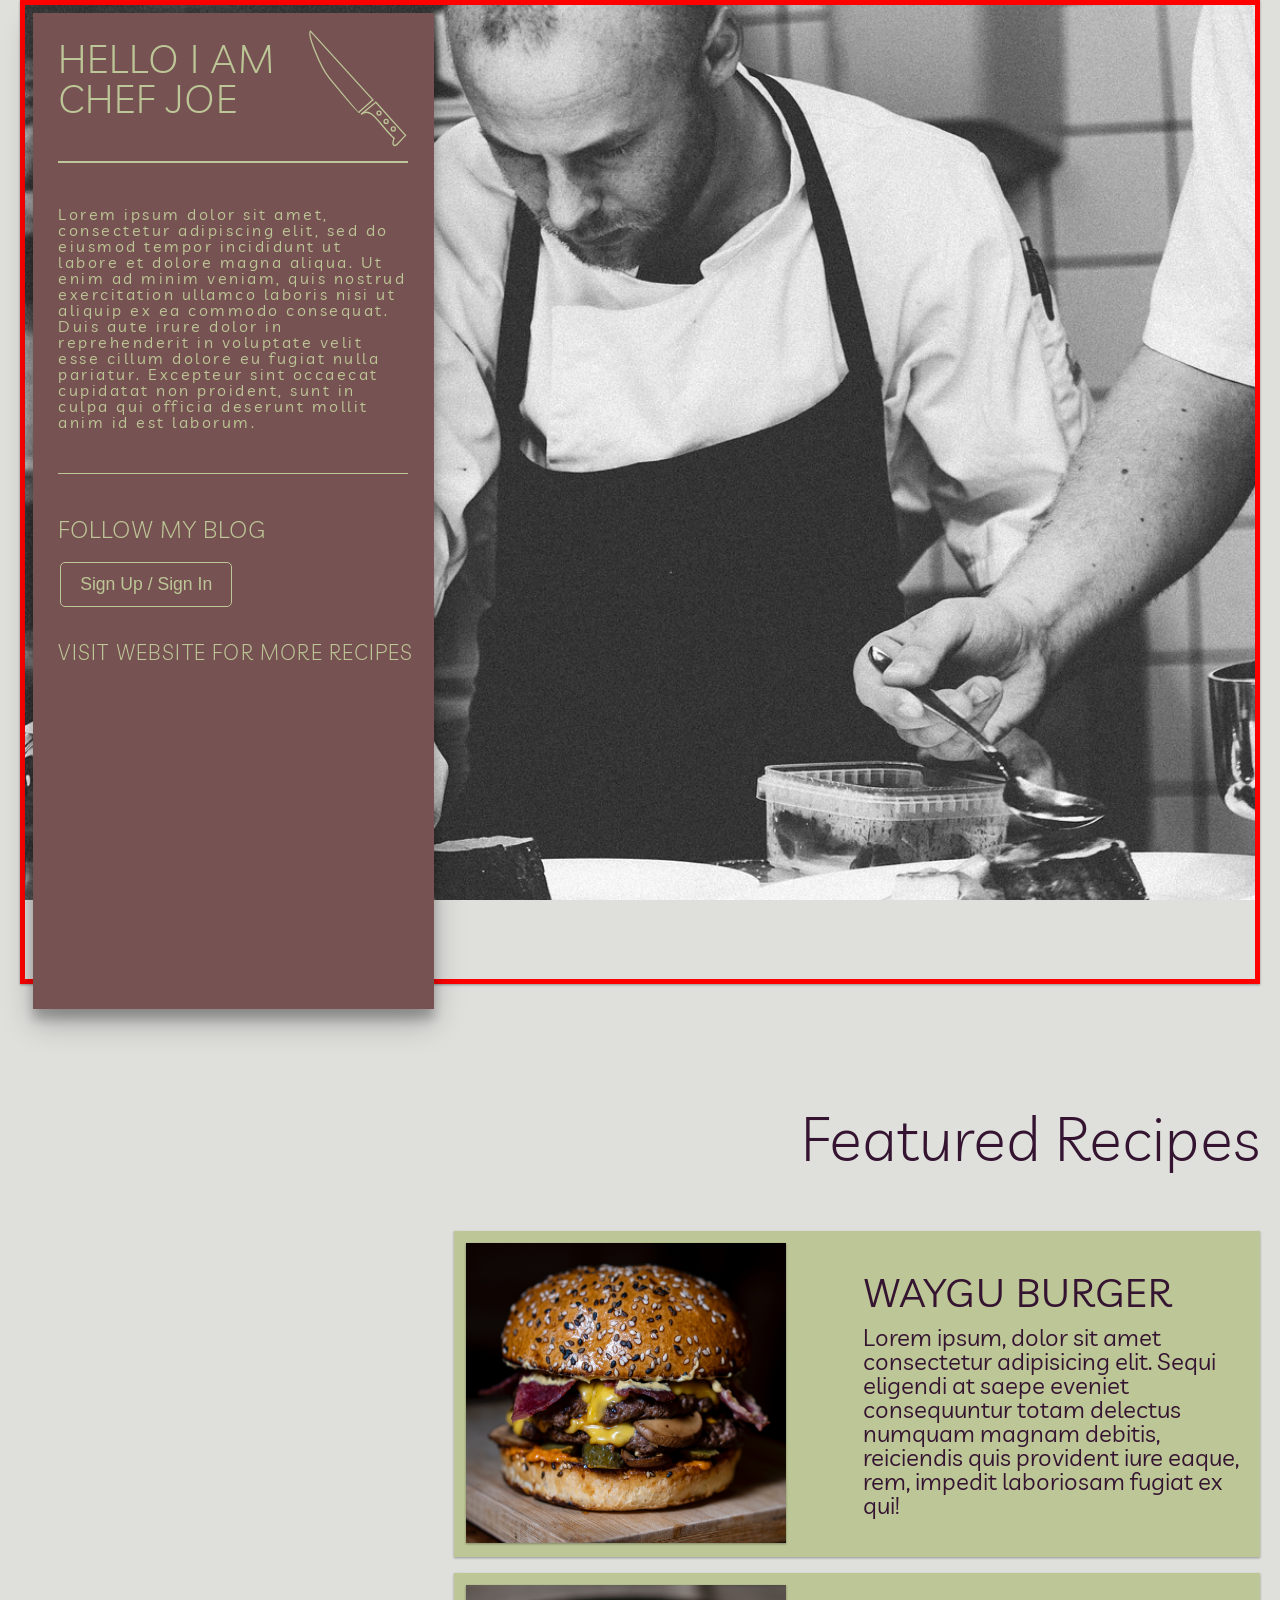
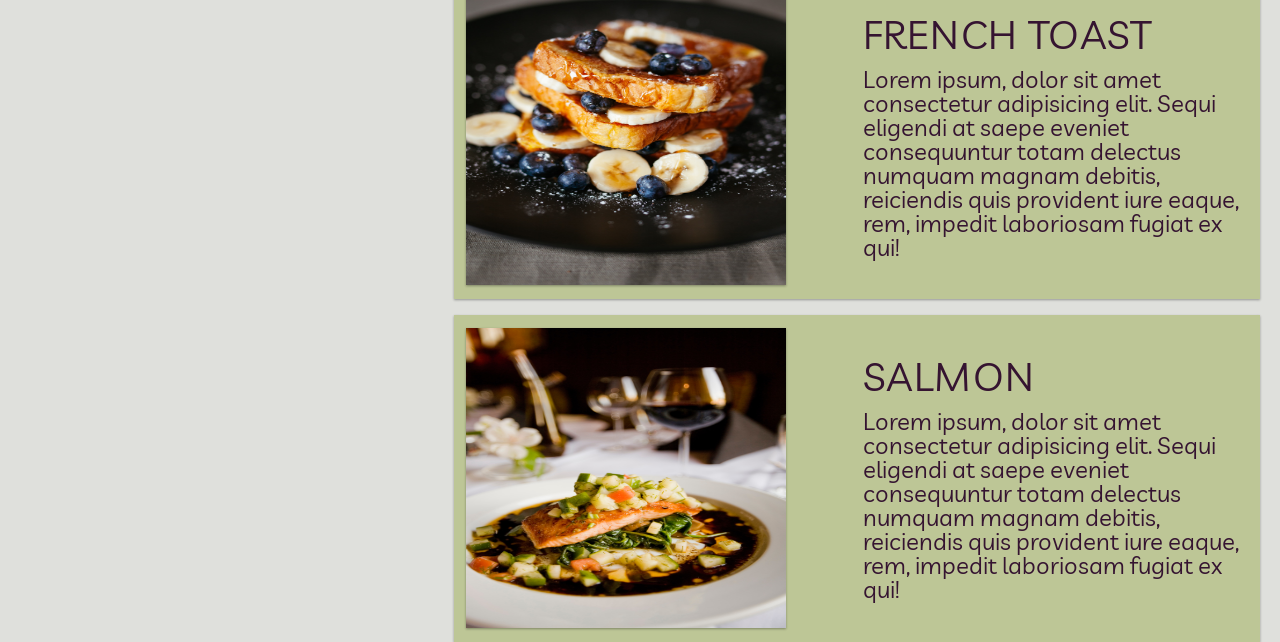
==== commit cc07f9db: "final push" ====
--- a/Chef-portfolio/index.html
+++ b/Chef-portfolio/index.html
@@ -192,6 +192,6 @@
         </div>
 
         
-        <script src="/core.js" async defer></script>
+        <script src="core.js" ></script>
     </body>
 </html>
--- a/Chef-portfolio/css/main.css
+++ b/Chef-portfolio/css/main.css
@@ -452,6 +452,7 @@
 body .wrapper .introSect {
   height: 100vh;
   padding: 3%;
+  border: 5px solid red;
   color: #BDC696;
   background-image: url("../../img/chef.jpg");
   background-attachment: fixed;
@@ -467,15 +468,14 @@
   body .wrapper .introSect {
     height: 100vh;
     width: 100vw;
-    color: #BDC696;
-    background-image: url("../../img/chef.jpg");
-    background-attachment: fixed;
-    -webkit-box-shadow: 0 1px 3px rgba(0, 0, 0, 0.12), 0 1px 2px rgba(0, 0, 0, 0.24);
-            box-shadow: 0 1px 3px rgba(0, 0, 0, 0.12), 0 1px 2px rgba(0, 0, 0, 0.24);
-    background-repeat: no-repeat;
-    background-size: cover;
-    background-position: center;
-    z-index: 1;
+    /*        color: map-get($colors , accentColor1 );
+                background-image: url("../../img/chef.jpg");
+                background-attachment: fixed;
+                box-shadow: 0 1px 3px rgba(0,0,0,0.12), 0 1px 2px rgba(0,0,0,0.24);
+                background-repeat: no-repeat;
+                background-size: cover;
+                background-position: center;
+                z-index: 1;*/
   }
 }
 
